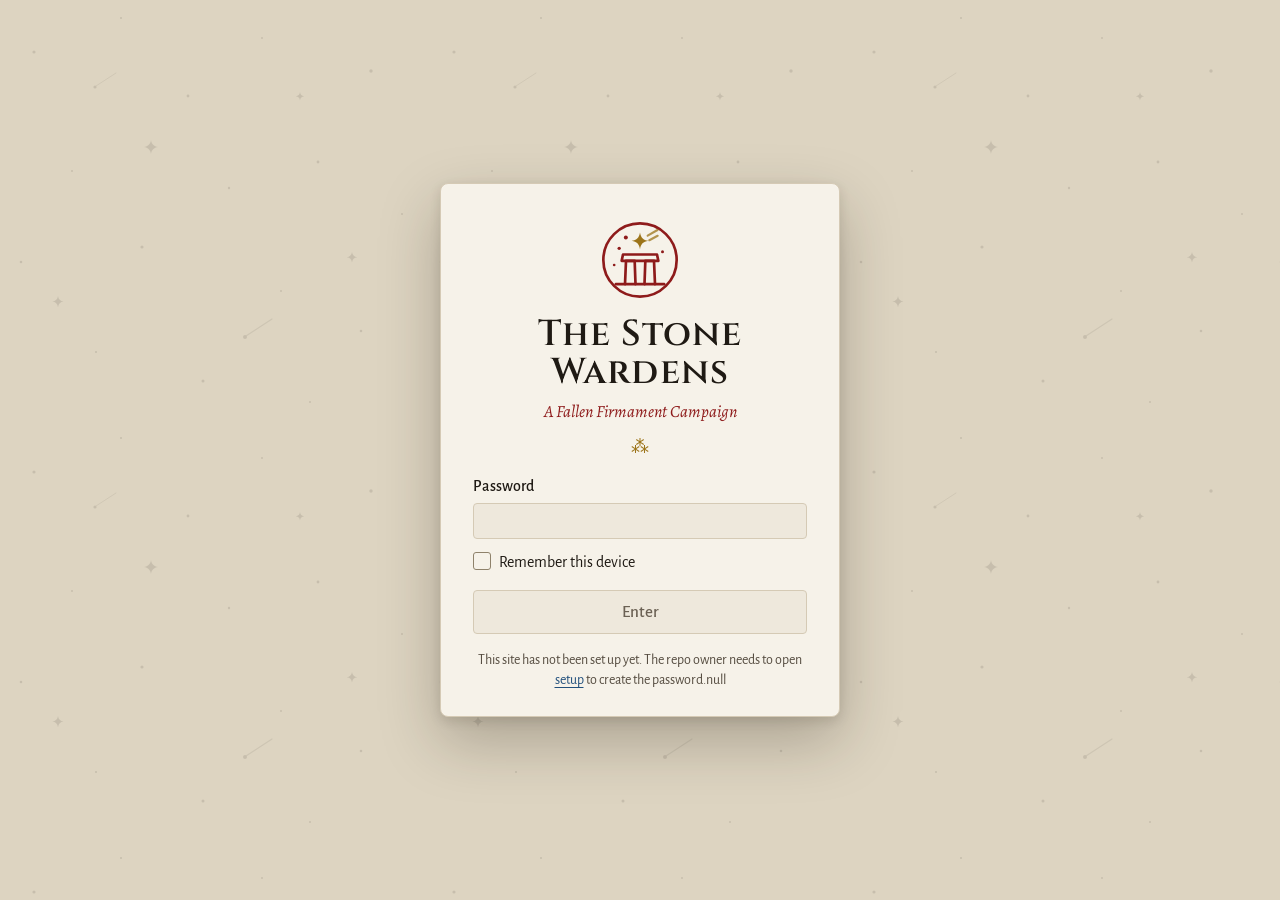
==== index.html @ 2c569485 "Add design system: warden's codex theme, icon sprite, placeholder map - Vellum/oxblood manuscript th" ====
<!doctype html>
<html lang="en" data-theme="light">
<head>
  <meta charset="utf-8">
  <meta name="viewport" content="width=device-width, initial-scale=1">
  <meta name="robots" content="noindex, nofollow">
  <title>The Stone Wardens</title>
  <link rel="icon" href="assets/img/favicon.svg" type="image/svg+xml">
  <link rel="preconnect" href="https://fonts.googleapis.com">
  <link rel="preconnect" href="https://fonts.gstatic.com" crossorigin>
  <link href="https://fonts.googleapis.com/css2?family=Alegreya+Sans:ital,wght@0,400;0,500;0,700;1,400&family=Alegreya:ital,wght@0,400;0,500;0,700;1,400;1,700&family=Cinzel:wght@500;600;700&display=swap" rel="stylesheet">
  <link rel="stylesheet" href="vendor/leaflet/leaflet.css">
  <link rel="stylesheet" href="assets/css/tokens.css">
  <link rel="stylesheet" href="assets/css/base.css">
  <link rel="stylesheet" href="assets/css/shell.css">
  <link rel="stylesheet" href="assets/css/map.css">
  <link rel="stylesheet" href="assets/css/characters.css">
  <link rel="stylesheet" href="assets/css/journal.css">
  <link rel="stylesheet" href="assets/css/compendium.css">
  <link rel="stylesheet" href="assets/css/wardens-library.css">
  <link rel="stylesheet" href="assets/css/settings.css">
  <script src="vendor/leaflet/leaflet.js" defer></script>
  <script src="vendor/mammoth/mammoth.browser.min.js" defer></script>
  <script type="module" src="assets/js/main.js"></script>
</head>
<body>
  <div id="gate" class="gate" hidden>
    <form class="gate-card" id="gate-form" autocomplete="on">
      <div class="gate-mark"><svg viewBox="0 0 48 48" aria-hidden="true"><use href="assets/img/icons.svg#i-emblem"/></svg></div>
      <h1 class="gate-title">The Stone Wardens</h1>
      <p class="gate-sub">A Fallen Firmament Campaign</p>
      <input type="text" name="username" value="warden" autocomplete="username" hidden>
      <label class="field"><span class="field-label">Password</span><input class="input" type="password" id="gate-pass" autocomplete="current-password" required></label>
      <label class="checkbox"><input type="checkbox" id="gate-remember"> <span>Remember this device</span></label>
      <button class="btn btn-primary gate-enter" type="submit">Enter</button>
      <p class="gate-error" role="alert" hidden></p>
      <p class="gate-note muted"></p>
    </form>
  </div>

  <div id="app" class="app" hidden>
    <nav id="sidebar" class="sidebar" aria-label="Main">
      <div class="sb-brand">
        <button class="btn-icon sb-toggle" type="button" aria-label="Toggle menu"><svg class="icon" aria-hidden="true"><use href="assets/img/icons.svg#i-menu"/></svg></button>
        <span class="sb-title">Stone Wardens</span>
      </div>
      <ul class="sb-tabs"></ul>
      <div class="sb-spacer"></div>
      <ul class="sb-tabs sb-tabs-bottom"></ul>
      <div class="sb-footer">
        <div class="sb-status" data-state="clean"><span class="sb-dot"></span><span class="sb-status-text">All changes saved</span></div>
        <button class="btn btn-primary btn-sm sb-save" type="button" title="Save to repository (Ctrl+S)">Save</button>
      </div>
    </nav>
    <main id="views" class="views"></main>
  </div>

  <div id="overlays"></div>
  <noscript>This site needs JavaScript.</noscript>
</body>
</html>
---- vendor/leaflet/leaflet.css ----
/* required styles */

.leaflet-pane,
.leaflet-tile,
.leaflet-marker-icon,
.leaflet-marker-shadow,
.leaflet-tile-container,
.leaflet-pane > svg,
.leaflet-pane > canvas,
.leaflet-zoom-box,
.leaflet-image-layer,
.leaflet-layer {
	position: absolute;
	left: 0;
	top: 0;
	}
.leaflet-container {
	overflow: hidden;
	}
.leaflet-tile,
.leaflet-marker-icon,
.leaflet-marker-shadow {
	-webkit-user-select: none;
	   -moz-user-select: none;
	        user-select: none;
	  -webkit-user-drag: none;
	}
/* Prevents IE11 from highlighting tiles in blue */
.leaflet-tile::selection {
	background: transparent;
}
/* Safari renders non-retina tile on retina better with this, but Chrome is worse */
.leaflet-safari .leaflet-tile {
	image-rendering: -webkit-optimize-contrast;
	}
/* hack that prevents hw layers "stretching" when loading new tiles */
.leaflet-safari .leaflet-tile-container {
	width: 1600px;
	height: 1600px;
	-webkit-transform-origin: 0 0;
	}
.leaflet-marker-icon,
.leaflet-marker-shadow {
	display: block;
	}
/* .leaflet-container svg: reset svg max-width decleration shipped in Joomla! (joomla.org) 3.x */
/* .leaflet-container img: map is broken in FF if you have max-width: 100% on tiles */
.leaflet-container .leaflet-overlay-pane svg {
	max-width: none !important;
	max-height: none !important;
	}
.leaflet-container .leaflet-marker-pane img,
.leaflet-container .leaflet-shadow-pane img,
.leaflet-container .leaflet-tile-pane img,
.leaflet-container img.leaflet-image-layer,
.leaflet-container .leaflet-tile {
	max-width: none !important;
	max-height: none !important;
	width: auto;
	padding: 0;
	}

.leaflet-container img.leaflet-tile {
	/* See: https://bugs.chromium.org/p/chromium/issues/detail?id=600120 */
	mix-blend-mode: plus-lighter;
}

.leaflet-container.leaflet-touch-zoom {
	-ms-touch-action: pan-x pan-y;
	touch-action: pan-x pan-y;
	}
.leaflet-container.leaflet-touch-drag {
	-ms-touch-action: pinch-zoom;
	/* Fallback for FF which doesn't support pinch-zoom */
	touch-action: none;
	touch-action: pinch-zoom;
}
.leaflet-container.leaflet-touch-drag.leaflet-touch-zoom {
	-ms-touch-action: none;
	touch-action: none;
}
.leaflet-container {
	-webkit-tap-highlight-color: transparent;
}
.leaflet-container a {
	-webkit-tap-highlight-color: rgba(51, 181, 229, 0.4);
}
.leaflet-tile {
	filter: inherit;
	visibility: hidden;
	}
.leaflet-tile-loaded {
	visibility: inherit;
	}
.leaflet-zoom-box {
	width: 0;
	height: 0;
	-moz-box-sizing: border-box;
	     box-sizing: border-box;
	z-index: 800;
	}
/* workaround for https://bugzilla.mozilla.org/show_bug.cgi?id=888319 */
.leaflet-overlay-pane svg {
	-moz-user-select: none;
	}

.leaflet-pane         { z-index: 400; }

.leaflet-tile-pane    { z-index: 200; }
.leaflet-overlay-pane { z-index: 400; }
.leaflet-shadow-pane  { z-index: 500; }
.leaflet-marker-pane  { z-index: 600; }
.leaflet-tooltip-pane   { z-index: 650; }
.leaflet-popup-pane   { z-index: 700; }

.leaflet-map-pane canvas { z-index: 100; }
.leaflet-map-pane svg    { z-index: 200; }

.leaflet-vml-shape {
	width: 1px;
	height: 1px;
	}
.lvml {
	behavior: url(#default#VML);
	display: inline-block;
	position: absolute;
	}


/* control positioning */

.leaflet-control {
	position: relative;
	z-index: 800;
	pointer-events: visiblePainted; /* IE 9-10 doesn't have auto */
	pointer-events: auto;
	}
.leaflet-top,
.leaflet-bottom {
	position: absolute;
	z-index: 1000;
	pointer-events: none;
	}
.leaflet-top {
	top: 0;
	}
.leaflet-right {
	right: 0;
	}
.leaflet-bottom {
	bottom: 0;
	}
.leaflet-left {
	left: 0;
	}
.leaflet-control {
	float: left;
	clear: both;
	}
.leaflet-right .leaflet-control {
	float: right;
	}
.leaflet-top .leaflet-control {
	margin-top: 10px;
	}
.leaflet-bottom .leaflet-control {
	margin-bottom: 10px;
	}
.leaflet-left .leaflet-control {
	margin-left: 10px;
	}
.leaflet-right .leaflet-control {
	margin-right: 10px;
	}


/* zoom and fade animations */

.leaflet-fade-anim .leaflet-popup {
	opacity: 0;
	-webkit-transition: opacity 0.2s linear;
	   -moz-transition: opacity 0.2s linear;
	        transition: opacity 0.2s linear;
	}
.leaflet-fade-anim .leaflet-map-pane .leaflet-popup {
	opacity: 1;
	}
.leaflet-zoom-animated {
	-webkit-transform-origin: 0 0;
	    -ms-transform-origin: 0 0;
	        transform-origin: 0 0;
	}
svg.leaflet-zoom-animated {
	will-change: transform;
}

.leaflet-zoom-anim .leaflet-zoom-animated {
	-webkit-transition: -webkit-transform 0.25s cubic-bezier(0,0,0.25,1);
	   -moz-transition:    -moz-transform 0.25s cubic-bezier(0,0,0.25,1);
	        transition:         transform 0.25s cubic-bezier(0,0,0.25,1);
	}
.leaflet-zoom-anim .leaflet-tile,
.leaflet-pan-anim .leaflet-tile {
	-webkit-transition: none;
	   -moz-transition: none;
	        transition: none;
	}

.leaflet-zoom-anim .leaflet-zoom-hide {
	visibility: hidden;
	}


/* cursors */

.leaflet-interactive {
	cursor: pointer;
	}
.leaflet-grab {
	cursor: -webkit-grab;
	cursor:    -moz-grab;
	cursor:         grab;
	}
.leaflet-crosshair,
.leaflet-crosshair .leaflet-interactive {
	cursor: crosshair;
	}
.leaflet-popup-pane,
.leaflet-control {
	cursor: auto;
	}
.leaflet-dragging .leaflet-grab,
.leaflet-dragging .leaflet-grab .leaflet-interactive,
.leaflet-dragging .leaflet-marker-draggable {
	cursor: move;
	cursor: -webkit-grabbing;
	cursor:    -moz-grabbing;
	cursor:         grabbing;
	}

/* marker & overlays interactivity */
.leaflet-marker-icon,
.leaflet-marker-shadow,
.leaflet-image-layer,
.leaflet-pane > svg path,
.leaflet-tile-container {
	pointer-events: none;
	}

.leaflet-marker-icon.leaflet-interactive,
.leaflet-image-layer.leaflet-interactive,
.leaflet-pane > svg path.leaflet-interactive,
svg.leaflet-image-layer.leaflet-interactive path {
	pointer-events: visiblePainted; /* IE 9-10 doesn't have auto */
	pointer-events: auto;
	}

/* visual tweaks */

.leaflet-container {
	background: #ddd;
	outline-offset: 1px;
	}
.leaflet-container a {
	color: #0078A8;
	}
.leaflet-zoom-box {
	border: 2px dotted #38f;
	background: rgba(255,255,255,0.5);
	}


/* general typography */
.leaflet-container {
	font-family: "Helvetica Neue", Arial, Helvetica, sans-serif;
	font-size: 12px;
	font-size: 0.75rem;
	line-height: 1.5;
	}


/* general toolbar styles */

.leaflet-bar {
	box-shadow: 0 1px 5px rgba(0,0,0,0.65);
	border-radius: 4px;
	}
.leaflet-bar a {
	background-color: #fff;
	border-bottom: 1px solid #ccc;
	width: 26px;
	height: 26px;
	line-height: 26px;
	display: block;
	text-align: center;
	text-decoration: none;
	color: black;
	}
.leaflet-bar a,
.leaflet-control-layers-toggle {
	background-position: 50% 50%;
	background-repeat: no-repeat;
	display: block;
	}
.leaflet-bar a:hover,
.leaflet-bar a:focus {
	background-color: #f4f4f4;
	}
.leaflet-bar a:first-child {
	border-top-left-radius: 4px;
	border-top-right-radius: 4px;
	}
.leaflet-bar a:last-child {
	border-bottom-left-radius: 4px;
	border-bottom-right-radius: 4px;
	border-bottom: none;
	}
.leaflet-bar a.leaflet-disabled {
	cursor: default;
	background-color: #f4f4f4;
	color: #bbb;
	}

.leaflet-touch .leaflet-bar a {
	width: 30px;
	height: 30px;
	line-height: 30px;
	}
.leaflet-touch .leaflet-bar a:first-child {
	border-top-left-radius: 2px;
	border-top-right-radius: 2px;
	}
.leaflet-touch .leaflet-bar a:last-child {
	border-bottom-left-radius: 2px;
	border-bottom-right-radius: 2px;
	}

/* zoom control */

.leaflet-control-zoom-in,
.leaflet-control-zoom-out {
	font: bold 18px 'Lucida Console', Monaco, monospace;
	text-indent: 1px;
	}

.leaflet-touch .leaflet-control-zoom-in, .leaflet-touch .leaflet-control-zoom-out  {
	font-size: 22px;
	}


/* layers control */

.leaflet-control-layers {
	box-shadow: 0 1px 5px rgba(0,0,0,0.4);
	background: #fff;
	border-radius: 5px;
	}
.leaflet-control-layers-toggle {
	background-image: url(images/layers.png);
	width: 36px;
	height: 36px;
	}
.leaflet-retina .leaflet-control-layers-toggle {
	background-image: url(images/layers-2x.png);
	background-size: 26px 26px;
	}
.leaflet-touch .leaflet-control-layers-toggle {
	width: 44px;
	height: 44px;
	}
.leaflet-control-layers .leaflet-control-layers-list,
.leaflet-control-layers-expanded .leaflet-control-layers-toggle {
	display: none;
	}
.leaflet-control-layers-expanded .leaflet-control-layers-list {
	display: block;
	position: relative;
	}
.leaflet-control-layers-expanded {
	padding: 6px 10px 6px 6px;
	color: #333;
	background: #fff;
	}
.leaflet-control-layers-scrollbar {
	overflow-y: scroll;
	overflow-x: hidden;
	padding-right: 5px;
	}
.leaflet-control-layers-selector {
	margin-top: 2px;
	position: relative;
	top: 1px;
	}
.leaflet-control-layers label {
	display: block;
	font-size: 13px;
	font-size: 1.08333em;
	}
.leaflet-control-layers-separator {
	height: 0;
	border-top: 1px solid #ddd;
	margin: 5px -10px 5px -6px;
	}

/* Default icon URLs */
.leaflet-default-icon-path { /* used only in path-guessing heuristic, see L.Icon.Default */
	background-image: url(images/marker-icon.png);
	}


/* attribution and scale controls */

.leaflet-container .leaflet-control-attribution {
	background: #fff;
	background: rgba(255, 255, 255, 0.8);
	margin: 0;
	}
.leaflet-control-attribution,
.leaflet-control-scale-line {
	padding: 0 5px;
	color: #333;
	line-height: 1.4;
	}
.leaflet-control-attribution a {
	text-decoration: none;
	}
.leaflet-control-attribution a:hover,
.leaflet-control-attribution a:focus {
	text-decoration: underline;
	}
.leaflet-attribution-flag {
	display: inline !important;
	vertical-align: baseline !important;
	width: 1em;
	height: 0.6669em;
	}
.leaflet-left .leaflet-control-scale {
	margin-left: 5px;
	}
.leaflet-bottom .leaflet-control-scale {
	margin-bottom: 5px;
	}
.leaflet-control-scale-line {
	border: 2px solid #777;
	border-top: none;
	line-height: 1.1;
	padding: 2px 5px 1px;
	white-space: nowrap;
	-moz-box-sizing: border-box;
	     box-sizing: border-box;
	background: rgba(255, 255, 255, 0.8);
	text-shadow: 1px 1px #fff;
	}
.leaflet-control-scale-line:not(:first-child) {
	border-top: 2px solid #777;
	border-bottom: none;
	margin-top: -2px;
	}
.leaflet-control-scale-line:not(:first-child):not(:last-child) {
	border-bottom: 2px solid #777;
	}

.leaflet-touch .leaflet-control-attribution,
.leaflet-touch .leaflet-control-layers,
.leaflet-touch .leaflet-bar {
	box-shadow: none;
	}
.leaflet-touch .leaflet-control-layers,
.leaflet-touch .leaflet-bar {
	border: 2px solid rgba(0,0,0,0.2);
	background-clip: padding-box;
	}


/* popup */

.leaflet-popup {
	position: absolute;
	text-align: center;
	margin-bottom: 20px;
	}
.leaflet-popup-content-wrapper {
	padding: 1px;
	text-align: left;
	border-radius: 12px;
	}
.leaflet-popup-content {
	margin: 13px 24px 13px 20px;
	line-height: 1.3;
	font-size: 13px;
	font-size: 1.08333em;
	min-height: 1px;
	}
.leaflet-popup-content p {
	margin: 17px 0;
	margin: 1.3em 0;
	}
.leaflet-popup-tip-container {
	width: 40px;
	height: 20px;
	position: absolute;
	left: 50%;
	margin-top: -1px;
	margin-left: -20px;
	overflow: hidden;
	pointer-events: none;
	}
.leaflet-popup-tip {
	width: 17px;
	height: 17px;
	padding: 1px;

	margin: -10px auto 0;
	pointer-events: auto;

	-webkit-transform: rotate(45deg);
	   -moz-transform: rotate(45deg);
	    -ms-transform: rotate(45deg);
	        transform: rotate(45deg);
	}
.leaflet-popup-content-wrapper,
.leaflet-popup-tip {
	background: white;
	color: #333;
	box-shadow: 0 3px 14px rgba(0,0,0,0.4);
	}
.leaflet-container a.leaflet-popup-close-button {
	position: absolute;
	top: 0;
	right: 0;
	border: none;
	text-align: center;
	width: 24px;
	height: 24px;
	font: 16px/24px Tahoma, Verdana, sans-serif;
	color: #757575;
	text-decoration: none;
	background: transparent;
	}
.leaflet-container a.leaflet-popup-close-button:hover,
.leaflet-container a.leaflet-popup-close-button:focus {
	color: #585858;
	}
.leaflet-popup-scrolled {
	overflow: auto;
	}

.leaflet-oldie .leaflet-popup-content-wrapper {
	-ms-zoom: 1;
	}
.leaflet-oldie .leaflet-popup-tip {
	width: 24px;
	margin: 0 auto;

	-ms-filter: "progid:DXImageTransform.Microsoft.Matrix(M11=0.70710678, M12=0.70710678, M21=-0.70710678, M22=0.70710678)";
	filter: progid:DXImageTransform.Microsoft.Matrix(M11=0.70710678, M12=0.70710678, M21=-0.70710678, M22=0.70710678);
	}

.leaflet-oldie .leaflet-control-zoom,
.leaflet-oldie .leaflet-control-layers,
.leaflet-oldie .leaflet-popup-content-wrapper,
.leaflet-oldie .leaflet-popup-tip {
	border: 1px solid #999;
	}


/* div icon */

.leaflet-div-icon {
	background: #fff;
	border: 1px solid #666;
	}


/* Tooltip */
/* Base styles for the element that has a tooltip */
.leaflet-tooltip {
	position: absolute;
	padding: 6px;
	background-color: #fff;
	border: 1px solid #fff;
	border-radius: 3px;
	color: #222;
	white-space: nowrap;
	-webkit-user-select: none;
	-moz-user-select: none;
	-ms-user-select: none;
	user-select: none;
	pointer-events: none;
	box-shadow: 0 1px 3px rgba(0,0,0,0.4);
	}
.leaflet-tooltip.leaflet-interactive {
	cursor: pointer;
	pointer-events: auto;
	}
.leaflet-tooltip-top:before,
.leaflet-tooltip-bottom:before,
.leaflet-tooltip-left:before,
.leaflet-tooltip-right:before {
	position: absolute;
	pointer-events: none;
	border: 6px solid transparent;
	background: transparent;
	content: "";
	}

/* Directions */

.leaflet-tooltip-bottom {
	margin-top: 6px;
}
.leaflet-tooltip-top {
	margin-top: -6px;
}
.leaflet-tooltip-bottom:before,
.leaflet-tooltip-top:before {
	left: 50%;
	margin-left: -6px;
	}
.leaflet-tooltip-top:before {
	bottom: 0;
	margin-bottom: -12px;
	border-top-color: #fff;
	}
.leaflet-tooltip-bottom:before {
	top: 0;
	margin-top: -12px;
	margin-left: -6px;
	border-bottom-color: #fff;
	}
.leaflet-tooltip-left {
	margin-left: -6px;
}
.leaflet-tooltip-right {
	margin-left: 6px;
}
.leaflet-tooltip-left:before,
.leaflet-tooltip-right:before {
	top: 50%;
	margin-top: -6px;
	}
.leaflet-tooltip-left:before {
	right: 0;
	margin-right: -12px;
	border-left-color: #fff;
	}
.leaflet-tooltip-right:before {
	left: 0;
	margin-left: -12px;
	border-right-color: #fff;
	}

/* Printing */

@media print {
	/* Prevent printers from removing background-images of controls. */
	.leaflet-control {
		-webkit-print-color-adjust: exact;
		print-color-adjust: exact;
		}
	}
---- assets/css/tokens.css ----
/* =============================================================================
   The Stone Wardens — design tokens
   Concept: a warden's codex. Vellum pages in iron-gall ink, inscriptional capitals
   cut like the wardens' stones, rubrics in oxblood red where an entry begins,
   lapis for cross-references, and gold leaf only where a star has fallen.
   Light ("day vellum") is the default; [data-theme="dark"] on <html> is "night basalt".
   Use these tokens only — never raw hex values in view CSS.
   All text pairs below are checked to WCAG AA (4.5:1) on --bg, --surface and --surface-2.
   ============================================================================= */

:root {
  color-scheme: light;

  /* --- Ground and surfaces ------------------------------------------------ */
  --bg: #e9e2d3;            /* vellum ground: page, sidebar, view background */
  --bg-sunk: #ddd4c1;       /* wells, progress tracks, the gate backdrop */
  --surface: #f6f2e9;       /* the page lifted: cards, panels, inputs, modals */
  --surface-2: #eee8dc;     /* hover, zebra rows, toolbars, code */
  --surface-3: #e5ddcd;     /* pressed, active pill on a surface */

  /* --- Ink ---------------------------------------------------------------- */
  --ink: #1f1a14;           /* iron-gall ink: all running text (13:1 on --bg) */
  --ink-muted: #554c40;     /* secondary text, labels, meta (6.5:1 on --bg) */
  --ink-faint: #6b6154;     /* placeholders, tertiary meta (4.5:1 on --bg) */

  /* --- Lines -------------------------------------------------------------- */
  --border: #d5cab5;        /* card / panel edges, dividers */
  --border-strong: #8f826b; /* control edges: inputs, selects, checkboxes (3:1) */
  --rule: #e2d9c7;          /* row rules inside a surface */
  --border-float: transparent; /* extra edge on floating things (dark needs one) */

  /* --- Pigments ----------------------------------------------------------- */
  --accent: #8e1b1b;        /* rubric (oxblood): primary action, prose headings, "you are here" */
  --accent-hover: #741414;
  --accent-ink: #fbf7ef;    /* text on --accent */
  --accent-soft: #f2e0d9;   /* rubric wash: selected row / item background */
  --link: #22507c;          /* lapis: links, wikilinks, tags */
  --link-hover: #173a5c;
  --focus: #2b5f93;         /* focus ring (3:1+ on every ground) */
  --gold: #9c7419;          /* gold leaf: ornament, emblem star, map marks — never body text */
  --gold-soft: #f0e2b6;     /* ==highlight== and text selection wash */

  /* --- Status ------------------------------------------------------------- */
  --danger: #b0261d;   --danger-soft: #f6dcd6;
  --ok: #2d6a43;       --ok-soft: #dcebdc;
  --warn: #855a05;     --warn-soft: #f3e6c4;
  --info: #22507c;     --info-soft: #dde7f0;

  /* --- Callout pigments (muted, manuscript-friendly) ---------------------- */
  --c-note: #2c5a8a;      /* lapis */
  --c-abstract: #2a6b68;  /* verdigris */
  --c-info: #2b6a8e;      /* azurite */
  --c-todo: #4a5a78;      /* slate */
  --c-tip: #2f6e55;       /* malachite */
  --c-success: #3d6b2c;   /* terre verte */
  --c-question: #82600f;  /* ochre */
  --c-warning: #925510;   /* orpiment */
  --c-failure: #a3321f;   /* vermilion */
  --c-danger: #9a1d2c;    /* crimson lake */
  --c-bug: #8a2f4a;       /* madder */
  --c-example: #72405f;   /* murrey */
  --c-quote: #6a5e4e;     /* umber */

  /* --- Map pin pigments (same in both themes: the map image does not change).
         Glyph colour on every pin is --pin-glyph (>= 4.5:1 on each). Default pin = --pin-ink;
         a selected pin gets a --gold ring. Offer these as the location-type swatches. */
  --pin-glyph: #fffaf0;
  --pin-ink: #1f1a14;
  --pin-rubric: #8e1b1b;
  --pin-vermilion: #a8321c;
  --pin-lapis: #22507c;
  --pin-verdigris: #23675f;
  --pin-green: #3b6b2a;
  --pin-ochre: #82600f;
  --pin-gold: #8f6a14;
  --pin-murrey: #6e3a5c;
  --pin-slate: #465266;
  --pin-umber: #5c4a36;

  /* --- Overlays and elevation (only for things that float) ---------------- */
  --overlay: rgb(31 24 14 / 0.45);
  --shadow: 0 1px 2px rgb(40 30 15 / 0.08), 0 6px 18px rgb(40 30 15 / 0.14);
  --shadow-lg: 0 4px 12px rgb(30 22 10 / 0.12), 0 24px 60px rgb(30 22 10 / 0.26);

  /* --- Type --------------------------------------------------------------- */
  --font-display: "Cinzel", "Trajan Pro", "Times New Roman", serif;           /* titles only, >= 20px */
  --font-body: "Alegreya", "Iowan Old Style", "Palatino Linotype", Palatino, Georgia, serif; /* reading */
  --font-ui: "Alegreya Sans", "Segoe UI", system-ui, -apple-system, sans-serif;  /* dense controls */
  --font-mono: ui-monospace, "Cascadia Mono", "SFMono-Regular", Consolas, "Liberation Mono", monospace;

  --text-xs: 0.875rem;    /* 14px  badges, meta, hints, kbd — never running text */
  --text-sm: 1rem;        /* 16px  UI: controls, nav, table cells, labels (Alegreya Sans sets small) */
  --text-md: 1.0625rem;   /* 17px  body and prose */
  --text-lg: 1.25rem;     /* 20px  card titles, prose h3, modal titles */
  --text-xl: 1.5rem;      /* 24px  view titles (h1), prose h2 */
  --text-2xl: 1.875rem;   /* 30px  note / entry titles (prose h1), gate title floor */

  --leading-tight: 1.2;
  --leading-ui: 1.4;
  --leading-body: 1.6;

  /* --- Space (4px base) --------------------------------------------------- */
  --space-1: 4px;
  --space-2: 8px;
  --space-3: 12px;
  --space-4: 16px;
  --space-5: 24px;
  --space-6: 32px;
  --space-7: 48px;
  --space-8: 64px;

  /* --- Shape -------------------------------------------------------------- */
  --radius: 6px;          /* cards, panels, inputs */
  --radius-sm: 4px;       /* buttons, badges, small controls */
  --radius-lg: 8px;       /* modals, drawers */
  --radius-pill: 999px;   /* tags and chips only */

  /* --- Sizes -------------------------------------------------------------- */
  --control-h: 36px;
  --control-h-sm: 30px;
  --sidebar-w: 232px;
  --sidebar-w-collapsed: 60px;
  --topbar-h: 52px;       /* phone top bar (sidebar folded) */
  --view-pad: clamp(16px, 2.6vw, 40px);
  --measure: 72ch;        /* reading width for prose */

  /* --- Layers ------------------------------------------------------------- */
  --z-sidebar: 50;
  --z-drawer: 900;
  --z-modal: 1000;
  --z-toast: 1100;
  --z-popover: 1200;

  /* --- Motion (feedback only; no entrances) ------------------------------- */
  --ease: cubic-bezier(0.2, 0.7, 0.2, 1);
  --dur: 140ms;

  /* --- Inline glyphs used by base.css (data URIs follow the theme) -------- */
  --glyph-chevron: url("data:image/svg+xml,%3Csvg xmlns='http://www.w3.org/2000/svg' viewBox='0 0 24 24' fill='none' stroke='%23554c40' stroke-width='2' stroke-linecap='round' stroke-linejoin='round'%3E%3Cpath d='M6 9.5l6 6 6-6'/%3E%3C/svg%3E");
  --glyph-check: url("data:image/svg+xml,%3Csvg xmlns='http://www.w3.org/2000/svg' viewBox='0 0 24 24' fill='none' stroke='%23f6f2e9' stroke-width='3' stroke-linecap='round' stroke-linejoin='round'%3E%3Cpath d='M5 12.5l4.5 4.5L19 7.5'/%3E%3C/svg%3E");
}

[data-theme="dark"] {
  color-scheme: dark;

  /* Night basalt: warm neutral darks, never navy or slate */
  --bg: #15130f;
  --bg-sunk: #0f0d0a;
  --surface: #1e1b16;
  --surface-2: #27231d;
  --surface-3: #312c24;

  --ink: #ebe3d3;           /* vellum by candlelight (14:1 on --bg) */
  --ink-muted: #b2a792;
  --ink-faint: #958a77;

  --border: #353027;
  --border-strong: #7b705d;
  --rule: #2b271f;
  --border-float: #3d372d;

  --accent: #e06a62;        /* rubric under lamplight */
  --accent-hover: #ea8780;
  --accent-ink: #1d0f0c;
  --accent-soft: #3b211d;
  --link: #8fb6de;
  --link-hover: #b3cdea;
  --focus: #8fb6de;
  --gold: #d2a54a;
  --gold-soft: #4b3c17;

  --danger: #f0857f;   --danger-soft: #3d1f1b;
  --ok: #86c49a;       --ok-soft: #1d3326;
  --warn: #e2b25a;     --warn-soft: #3b2f15;
  --info: #8fb6de;     --info-soft: #1c2a38;

  --c-note: #8db3dc;
  --c-abstract: #7cc0b9;
  --c-info: #86bfdc;
  --c-todo: #a8b6d0;
  --c-tip: #7ec4a3;
  --c-success: #a3c98a;
  --c-question: #e0bd63;
  --c-warning: #e8ad5a;
  --c-failure: #f0857f;
  --c-danger: #ef7d8e;
  --c-bug: #e48aa8;
  --c-example: #d4a0c8;
  --c-quote: #bcae98;

  --overlay: rgb(0 0 0 / 0.6);
  --shadow: 0 2px 6px rgb(0 0 0 / 0.35), 0 8px 24px rgb(0 0 0 / 0.45);
  --shadow-lg: 0 6px 16px rgb(0 0 0 / 0.4), 0 28px 72px rgb(0 0 0 / 0.6);

  --glyph-chevron: url("data:image/svg+xml,%3Csvg xmlns='http://www.w3.org/2000/svg' viewBox='0 0 24 24' fill='none' stroke='%23b2a792' stroke-width='2' stroke-linecap='round' stroke-linejoin='round'%3E%3Cpath d='M6 9.5l6 6 6-6'/%3E%3C/svg%3E");
  --glyph-check: url("data:image/svg+xml,%3Csvg xmlns='http://www.w3.org/2000/svg' viewBox='0 0 24 24' fill='none' stroke='%231e1b16' stroke-width='3' stroke-linecap='round' stroke-linejoin='round'%3E%3Cpath d='M5 12.5l4.5 4.5L19 7.5'/%3E%3C/svg%3E");
}
---- assets/css/base.css ----
/* =============================================================================
   The Stone Wardens — base: reset, typography, shared components.
   Depends on tokens.css. View CSS goes in its own file with a view prefix
   (.map- .ch- .jr- .cp- .wl-) and uses tokens only. See docs/design.md.
   ============================================================================= */

/* ---------- Reset ---------------------------------------------------------- */
*, *::before, *::after { box-sizing: border-box; }
html { -webkit-text-size-adjust: 100%; text-size-adjust: 100%; }
body {
  margin: 0;
  background: var(--bg);
  color: var(--ink);
  font-family: var(--font-body);
  font-size: var(--text-md);
  line-height: var(--leading-body);
  font-kerning: normal;
  text-rendering: optimizeLegibility;
  -webkit-tap-highlight-color: transparent;
}
[data-theme="dark"] body { -webkit-font-smoothing: antialiased; -moz-osx-font-smoothing: grayscale; }
img, video, canvas, picture { display: block; max-width: 100%; }
img { height: auto; }
button, input, select, textarea { font: inherit; color: inherit; letter-spacing: inherit; }
button { cursor: pointer; }
h1, h2, h3, h4, h5, h6, p, figure, blockquote, dl, dd { margin: 0; }
ul[role="list"], ol[role="list"] { list-style: none; margin: 0; padding: 0; }
a { color: var(--link); text-underline-offset: 0.18em; text-decoration-thickness: 0.07em; }
a:hover { color: var(--link-hover); }
table { border-collapse: collapse; }
hr { border: 0; }
[hidden] { display: none !important; }

::selection { background: var(--accent); color: var(--accent-ink); }
:focus { outline: none; }
:focus-visible { outline: 2px solid var(--focus); outline-offset: 2px; }
* { scrollbar-width: thin; scrollbar-color: var(--border-strong) transparent; }

@media (prefers-reduced-motion: reduce) {
  *, *::before, *::after {
    animation-duration: 0.01ms !important;
    animation-iteration-count: 1 !important;
    transition-duration: 0.01ms !important;
    scroll-behavior: auto !important;
  }
}

/* ---------- Type ----------------------------------------------------------- */
h1, h2 {
  font-family: var(--font-display);
  font-weight: 600;
  line-height: var(--leading-tight);
  letter-spacing: 0.02em;
  text-wrap: balance;
}
h1 { font-size: var(--text-xl); }
h2 { font-size: var(--text-lg); }
h3, h4, h5, h6 { font-family: var(--font-body); font-weight: 700; line-height: 1.3; }
h3 { font-size: var(--text-lg); }
h4 { font-size: var(--text-md); }
h5, h6 { font-size: var(--text-sm); }
strong, b { font-weight: 700; }
small { font-size: var(--text-xs); }

.muted { color: var(--ink-muted); }
.faint { color: var(--ink-faint); }
.accent { color: var(--accent); }
.danger-text { color: var(--danger); }
.ui { font-family: var(--font-ui); }
.text-xs { font-size: var(--text-xs); }
.text-sm { font-size: var(--text-sm); }
.num, .tabular { font-variant-numeric: tabular-nums lining-nums; }
.truncate { overflow: hidden; text-overflow: ellipsis; white-space: nowrap; min-width: 0; }
.smallcaps { font-variant-caps: all-small-caps; letter-spacing: 0.04em; }
.sr-only {
  position: absolute !important; width: 1px; height: 1px; padding: 0; margin: -1px;
  overflow: hidden; clip: rect(0 0 0 0); clip-path: inset(50%); white-space: nowrap; border: 0;
}
kbd, .kbd {
  display: inline-block; min-width: 1.6em; padding: 0 0.4em;
  font: 500 var(--text-xs) / 1.6 var(--font-ui); text-align: center; color: var(--ink-muted);
  background: var(--surface); border: 1px solid var(--border); border-bottom-width: 2px; border-radius: var(--radius-sm);
}

/* ---------- Icons ---------------------------------------------------------- */
.icon {
  display: inline-block;
  width: 20px; height: 20px;
  flex: none;
  vertical-align: -0.2em;
  color: inherit;
  fill: none;
  stroke: currentColor;
  overflow: visible;
}
.icon-sm { width: 16px; height: 16px; }
.icon-lg { width: 24px; height: 24px; }
.icon-xl { width: 32px; height: 32px; }

/* ---------- Layout helpers ------------------------------------------------- */
.stack { display: flex; flex-direction: column; gap: var(--stack-gap, var(--space-3)); min-width: 0; }
.stack-sm { --stack-gap: var(--space-2); }
.stack-lg { --stack-gap: var(--space-5); }
.row { display: flex; flex-wrap: wrap; align-items: center; gap: var(--row-gap, var(--space-2)); min-width: 0; }
.row-nowrap { flex-wrap: nowrap; }
.row-between { justify-content: space-between; }
.row-end { justify-content: flex-end; }
.spacer { flex: 1 1 auto; }
.grid {
  display: grid;
  grid-template-columns: repeat(auto-fill, minmax(min(var(--grid-min, 240px), 100%), 1fr));
  gap: var(--grid-gap, var(--space-4));
}
.divider { height: 1px; margin: var(--space-4) 0; background: var(--border); border: 0; }
.divider-v { width: 1px; align-self: stretch; background: var(--border); }

/* ---------- Buttons -------------------------------------------------------- */
.btn {
  display: inline-flex; align-items: center; justify-content: center; gap: var(--space-2);
  height: var(--control-h); padding: 0 14px;
  font: 500 var(--text-sm) / 1 var(--font-ui);
  color: var(--ink); background: var(--surface);
  border: 1px solid var(--border-strong); border-radius: var(--radius-sm);
  text-decoration: none; white-space: nowrap; user-select: none; cursor: pointer;
  transition: background-color var(--dur) var(--ease), border-color var(--dur) var(--ease), color var(--dur) var(--ease);
}
.btn:hover { background: var(--surface-2); border-color: var(--ink-muted); color: var(--ink); }
.btn:active { background: var(--surface-3); }
.btn .icon { width: 18px; height: 18px; margin-inline: -2px; }
.btn-primary { background: var(--accent); border-color: var(--accent); color: var(--accent-ink); }
.btn-primary:hover { background: var(--accent-hover); border-color: var(--accent-hover); color: var(--accent-ink); }
.btn-primary:active { background: var(--accent-hover); }
.btn-ghost { background: transparent; border-color: transparent; color: var(--ink); }
.btn-ghost:hover { background: var(--surface-2); border-color: transparent; }
.btn-ghost:active { background: var(--surface-3); }
.btn-danger { background: var(--danger-soft); border-color: var(--danger); color: var(--danger); }
.btn-danger:hover { background: var(--danger); border-color: var(--danger); color: var(--accent-ink); }
[data-theme="dark"] .btn-danger:hover { color: var(--bg); }
.btn-sm { height: var(--control-h-sm); padding: 0 10px; font-size: 0.9375rem; gap: 6px; }
.btn-sm .icon { width: 16px; height: 16px; }
.btn-block { width: 100%; }
.btn:disabled, .btn[aria-disabled="true"], .btn-icon:disabled {
  cursor: not-allowed; color: var(--ink-faint); background: var(--surface-2); border-color: var(--border);
}
.btn-ghost:disabled, .btn-icon:disabled { background: transparent; border-color: transparent; }
.btn.is-active, .btn[aria-pressed="true"] { background: var(--surface-3); border-color: var(--ink-muted); }
.btn-ghost.is-active, .btn-ghost[aria-pressed="true"] { background: var(--surface-3); border-color: transparent; }

/* Busy: <button class="btn btn-primary is-loading" aria-busy="true"> — label hidden, spinner shown */
.btn.is-loading { position: relative; color: transparent !important; pointer-events: none; }
.btn.is-loading > * { visibility: hidden; }
.btn.is-loading::after {
  content: ""; position: absolute; left: 50%; top: 50%;
  width: 16px; height: 16px; margin: -8px 0 0 -8px;
  border: 2px solid var(--ink-muted); border-right-color: transparent; border-radius: 50%;
  animation: sw-spin 0.7s linear infinite;
}
.btn-primary.is-loading::after { border-color: var(--accent-ink); border-right-color: transparent; }
.spinner {
  display: inline-block; width: 18px; height: 18px; flex: none; vertical-align: -0.25em;
  border: 2px solid var(--border-strong); border-right-color: transparent; border-radius: 50%;
  animation: sw-spin 0.7s linear infinite;
}
@keyframes sw-spin { to { transform: rotate(360deg); } }

/* Icon-only button; works on its own (class="btn-icon") or with .btn (bordered). */
.btn-icon {
  display: inline-flex; align-items: center; justify-content: center; flex: none;
  width: var(--control-h); height: var(--control-h); padding: 0;
  color: var(--ink-muted); background: transparent;
  border: 1px solid transparent; border-radius: var(--radius-sm); cursor: pointer;
  transition: background-color var(--dur) var(--ease), color var(--dur) var(--ease);
}
.btn-icon:hover { background: var(--surface-2); color: var(--ink); }
.btn-icon:active { background: var(--surface-3); }
.btn-icon .icon { width: 20px; height: 20px; margin: 0; }
.btn.btn-icon { border-color: var(--border-strong); background: var(--surface); color: var(--ink); padding: 0; }
.btn.btn-icon:hover { background: var(--surface-2); }
.btn-icon.btn-sm { width: var(--control-h-sm); height: var(--control-h-sm); }
.btn-icon.btn-sm .icon { width: 18px; height: 18px; }
.btn-icon.is-active, .btn-icon[aria-pressed="true"] { background: var(--surface-3); color: var(--ink); }

/* ---------- Form controls -------------------------------------------------- */
.input, .select, .textarea {
  display: block; width: 100%;
  min-height: var(--control-h);
  padding: 6px 10px;
  font: 400 var(--text-sm) / var(--leading-ui) var(--font-ui);
  color: var(--ink); background: var(--surface);
  border: 1px solid var(--border-strong); border-radius: var(--radius-sm);
  transition: border-color var(--dur) var(--ease), box-shadow var(--dur) var(--ease);
}
.textarea {
  min-height: 7.5em; padding: 10px 12px; resize: vertical;
  font: 400 var(--text-md) / var(--leading-body) var(--font-body);
}
.input::placeholder, .textarea::placeholder { color: var(--ink-faint); opacity: 1; }
.input:hover, .select:hover, .textarea:hover { border-color: var(--ink-muted); }
.input:focus, .select:focus, .textarea:focus,
.input:focus-visible, .select:focus-visible, .textarea:focus-visible {
  outline: none; border-color: var(--focus); box-shadow: 0 0 0 1px var(--focus);
}
.input:disabled, .select:disabled, .textarea:disabled,
.input[readonly], .textarea[readonly] { background: var(--surface-2); color: var(--ink-muted); border-color: var(--border); }
.input[aria-invalid="true"], .select[aria-invalid="true"], .textarea[aria-invalid="true"] { border-color: var(--danger); }
.input-sm { min-height: var(--control-h-sm); padding: 3px 8px; }
.select {
  appearance: none; -webkit-appearance: none;
  padding-right: 32px; cursor: pointer;
  background-image: var(--glyph-chevron);
  background-repeat: no-repeat; background-position: right 8px center; background-size: 16px 16px;
}
.select::-ms-expand { display: none; }
input[type="number"].input { font-variant-numeric: tabular-nums; }
input[type="search"].input::-webkit-search-cancel-button { cursor: pointer; }

/* Field: label above control, optional hint below */
.field { display: flex; flex-direction: column; gap: 6px; min-width: 0; }
.field > .field-label, .field > span:first-child {
  font: 500 var(--text-sm) / 1.3 var(--font-ui); color: var(--ink);
}
.field-hint { font: 400 var(--text-xs) / 1.4 var(--font-ui); color: var(--ink-muted); }
.field-error { font: 500 var(--text-xs) / 1.4 var(--font-ui); color: var(--danger); }
.field-grid {
  display: grid; gap: var(--space-4);
  grid-template-columns: repeat(auto-fill, minmax(min(180px, 100%), 1fr));
}

/* Search box with a leading icon: <label class="search"><svg class="icon">..</svg><input class="input"></label> */
.search { position: relative; display: block; min-width: 0; }
.search > .icon {
  position: absolute; left: 10px; top: 50%; transform: translateY(-50%);
  width: 16px; height: 16px; color: var(--ink-faint); pointer-events: none;
}
.search > .input { padding-left: 34px; }

/* Checkbox / radio: <label class="checkbox"><input type="checkbox"> <span>Label</span></label> */
.checkbox {
  display: inline-flex; align-items: flex-start; gap: var(--space-2);
  font: 400 var(--text-sm) / 1.35 var(--font-ui); color: var(--ink);
  cursor: pointer; user-select: none;
}
.checkbox > span { padding-top: 1px; }
.checkbox input[type="checkbox"], .checkbox input[type="radio"],
input.checkbox[type="checkbox"], .prose input[type="checkbox"], .md-preview input[type="checkbox"] {
  appearance: none; -webkit-appearance: none;
  flex: none; width: 18px; height: 18px; margin: 1px 0 0;
  background: var(--surface) center / 14px 14px no-repeat;
  border: 1.5px solid var(--border-strong); border-radius: 3px;
  cursor: pointer; vertical-align: -0.2em;
  transition: background-color var(--dur) var(--ease), border-color var(--dur) var(--ease);
}
.checkbox input[type="radio"] { border-radius: 50%; }
.checkbox input:hover { border-color: var(--ink-muted); }
.checkbox input[type="checkbox"]:checked, input.checkbox[type="checkbox"]:checked,
.prose input[type="checkbox"]:checked, .md-preview input[type="checkbox"]:checked {
  background-color: var(--ink); border-color: var(--ink); background-image: var(--glyph-check);
}
.checkbox input[type="radio"]:checked { border-color: var(--ink); box-shadow: inset 0 0 0 4px var(--surface); background: var(--ink); }
.checkbox input:focus-visible, input.checkbox:focus-visible { outline: 2px solid var(--focus); outline-offset: 2px; }
.checkbox input:disabled { cursor: not-allowed; opacity: 0.6; }

/* ---------- Containers ----------------------------------------------------- */
.card {
  display: block; min-width: 0;
  padding: var(--space-4);
  color: var(--ink); background: var(--surface);
  border: 1px solid var(--border); border-radius: var(--radius);
}
a.card, button.card, .card.is-interactive {
  text-decoration: none; text-align: left; cursor: pointer; width: 100%; font: inherit;
  transition: border-color var(--dur) var(--ease), background-color var(--dur) var(--ease);
}
a.card:hover, button.card:hover, .card.is-interactive:hover { border-color: var(--border-strong); color: var(--ink); }
.card.is-selected { border-color: var(--accent); box-shadow: 0 0 0 1px var(--accent); }
.card-title { font: 700 var(--text-lg) / 1.25 var(--font-body); color: var(--ink); margin: 0; }
.card-sub { font: 400 var(--text-sm) / 1.4 var(--font-ui); color: var(--ink-muted); }

.panel {
  min-width: 0; overflow: hidden;
  background: var(--surface);
  border: 1px solid var(--border); border-radius: var(--radius);
}
.panel-head {
  display: flex; align-items: center; gap: var(--space-2);
  min-height: 44px; padding: var(--space-2) var(--space-4);
  border-bottom: 1px solid var(--rule);
}
.panel-title { font: 700 var(--text-md) / 1.3 var(--font-body); margin: 0; }
.panel-body { padding: var(--space-4); }
.panel-foot { display: flex; justify-content: flex-end; gap: var(--space-2); padding: var(--space-3) var(--space-4); border-top: 1px solid var(--rule); }

/* ---------- Badges and chips ----------------------------------------------- */
.badge {
  display: inline-flex; align-items: center; gap: 4px; flex: none;
  height: 24px; padding: 0 8px;
  font: 500 var(--text-xs) / 1 var(--font-ui); white-space: nowrap;
  color: var(--ink-muted); background: var(--surface-2);
  border: 1px solid var(--border); border-radius: var(--radius-sm);
  font-variant-numeric: tabular-nums;
}
.badge .icon { width: 14px; height: 14px; }
.badge-accent { color: var(--accent); background: var(--accent-soft); border-color: color-mix(in srgb, var(--accent) 30%, transparent); }
.badge-ok { color: var(--ok); background: var(--ok-soft); border-color: color-mix(in srgb, var(--ok) 30%, transparent); }
.badge-warn { color: var(--warn); background: var(--warn-soft); border-color: color-mix(in srgb, var(--warn) 30%, transparent); }
.badge-danger { color: var(--danger); background: var(--danger-soft); border-color: color-mix(in srgb, var(--danger) 30%, transparent); }
.badge-info { color: var(--info); background: var(--info-soft); border-color: color-mix(in srgb, var(--info) 30%, transparent); }
.badge-solid { color: var(--accent-ink); background: var(--accent); border-color: var(--accent); }

.chip {
  display: inline-flex; align-items: center; gap: 6px; flex: none;
  height: 30px; padding: 0 12px;
  font: 500 0.9375rem / 1 var(--font-ui); white-space: nowrap; text-decoration: none;
  color: var(--ink); background: var(--surface);
  border: 1px solid var(--border-strong); border-radius: var(--radius-pill);
  cursor: default;
}
button.chip, a.chip { cursor: pointer; transition: background-color var(--dur) var(--ease), color var(--dur) var(--ease); }
button.chip:hover, a.chip:hover { background: var(--surface-2); color: var(--ink); }
.chip.is-active, .chip[aria-pressed="true"] { color: var(--bg); background: var(--ink); border-color: var(--ink); }
.chip .icon { width: 15px; height: 15px; }
.chip-x {
  display: inline-grid; place-items: center; width: 18px; height: 18px; margin-right: -6px; padding: 0;
  color: inherit; background: transparent; border: 0; border-radius: 50%; cursor: pointer; opacity: 0.75;
}
.chip-x:hover { opacity: 1; background: color-mix(in srgb, currentColor 14%, transparent); }
.chip-x .icon { width: 12px; height: 12px; }

/* ---------- Tables (reference-wiki style: zebra rows, small-caps header) ---- */
.table-wrap { overflow: auto; max-width: 100%; border: 1px solid var(--border); border-radius: var(--radius); background: var(--surface); }
.table-wrap > .table { border: 0; }
.table, .prose table, .md-preview table {
  width: 100%;
  font: 400 var(--text-sm) / 1.45 var(--font-body);
  font-variant-numeric: lining-nums;
  color: var(--ink); background: var(--surface);
  border-collapse: collapse;
}
.table caption, .prose table caption {
  caption-side: top; text-align: left; padding: 0 0 var(--space-2);
  font: 600 var(--text-lg) / 1.25 var(--font-display); letter-spacing: 0.02em; color: var(--accent);
}
.table th, .prose th, .md-preview th {
  padding: 8px 12px 6px;
  font-family: var(--font-body); font-weight: 700; font-size: var(--text-sm); line-height: 1.3;
  font-variant-caps: small-caps; letter-spacing: 0.03em; /* write headers in sentence case */
  text-align: left; vertical-align: bottom; white-space: nowrap;
  color: var(--ink); background: var(--surface);
  border-bottom: 2px solid var(--border-strong);
}
.table td, .prose td, .md-preview td {
  padding: 7px 12px; vertical-align: top;
  border-bottom: 1px solid var(--rule);
}
.table tbody tr:nth-child(even), .prose tbody tr:nth-child(even), .md-preview tbody tr:nth-child(even) { background: var(--surface-2); }
.table tbody tr:last-child td { border-bottom: 0; }
.table tbody tr.is-clickable, .table tbody tr[data-href] { cursor: pointer; }
.table tbody tr.is-clickable:hover, .table tbody tr[data-href]:hover { background: var(--accent-soft); }
.table tbody tr.is-selected { background: var(--accent-soft); box-shadow: inset 3px 0 0 var(--accent); }
.table .num, .table th.num, .table td.num { text-align: right; font-variant-numeric: tabular-nums lining-nums; }
.table td.center, .table th.center { text-align: center; }
.table .cell-name { font-weight: 700; }
.table .cell-name a { color: var(--link); text-decoration: none; }
.table .cell-name a:hover { text-decoration: underline; }
.table .cell-muted { color: var(--ink-muted); }
.table .cell-actions { width: 1%; white-space: nowrap; text-align: right; }
.table-dense td { padding: 4px 10px; }
.table-dense th { padding: 6px 10px 4px; }
.table-sticky thead th { position: sticky; top: 0; z-index: 1; }

/* ---------- Toolbar and tabs ---------------------------------------------- */
.toolbar {
  display: flex; flex-wrap: wrap; align-items: center; gap: var(--space-2);
  min-height: calc(var(--control-h) + var(--space-2) * 2);
  padding: var(--space-2) 0;
}
.toolbar > .input, .toolbar > .select, .toolbar > .search { width: auto; flex: 1 1 220px; max-width: 340px; }
.toolbar > .select { flex: 0 1 auto; max-width: 240px; }
.toolbar-group { display: inline-flex; align-items: center; gap: 2px; }

.tabs {
  display: flex; align-items: flex-end; gap: var(--space-1);
  border-bottom: 1px solid var(--border);
  overflow-x: auto; overflow-y: hidden; scrollbar-width: none;
}
.tabs::-webkit-scrollbar { display: none; }
.tab {
  display: inline-flex; align-items: center; gap: 6px; flex: none;
  height: 38px; padding: 0 12px; margin-bottom: -1px;
  font: 500 var(--text-sm) / 1 var(--font-ui); white-space: nowrap; text-decoration: none;
  color: var(--ink-muted); background: transparent;
  border: 0; border-bottom: 2px solid transparent; border-radius: var(--radius-sm) var(--radius-sm) 0 0;
  cursor: pointer; transition: color var(--dur) var(--ease), background-color var(--dur) var(--ease);
}
.tab:hover { color: var(--ink); background: var(--surface-2); }
.tab.is-active, .tab[aria-selected="true"] { color: var(--ink); border-bottom-color: var(--accent); }
.tab .icon { width: 16px; height: 16px; }
.tab .badge { height: 18px; padding: 0 5px; }

/* ---------- Empty state ---------------------------------------------------- */
.empty-state {
  display: flex; flex-direction: column; align-items: center; justify-content: center; gap: var(--space-2);
  padding: var(--space-6) var(--space-5);
  text-align: center; color: var(--ink-muted);
  border: 1px dashed var(--border-strong); border-radius: var(--radius);
  grid-column: 1 / -1;
}
.empty-state > .icon { width: 32px; height: 32px; color: var(--ink-faint); margin-bottom: var(--space-1); }
.empty-state h3, .empty-state .empty-title { font: 700 var(--text-md) / 1.3 var(--font-body); color: var(--ink); }
.empty-state p { max-width: 46ch; font-size: var(--text-sm); font-family: var(--font-ui); }
.empty-state .row { justify-content: center; margin-top: var(--space-2); }

/* ---------- Overlays: modal ----------------------------------------------- */
.modal-backdrop {
  position: fixed; inset: 0; z-index: var(--z-modal);
  display: flex; align-items: center; justify-content: center;
  padding: var(--space-5);
  background: var(--overlay);
  overflow-y: auto; overscroll-behavior: contain;
  animation: sw-fade 120ms var(--ease);
}
.modal {
  display: flex; flex-direction: column;
  width: min(560px, 100%); max-height: calc(100dvh - var(--space-5) * 2);
  color: var(--ink); background: var(--surface);
  border: 1px solid var(--border-float); border-radius: var(--radius-lg);
  box-shadow: var(--shadow-lg);
  animation: sw-rise 160ms var(--ease);
}
.modal-wide { width: min(940px, 100%); }
.modal-head {
  display: flex; align-items: center; gap: var(--space-3);
  padding: var(--space-4) var(--space-4) var(--space-3) var(--space-5);
  border-bottom: 1px solid var(--rule);
}
.modal-head h2, .modal-title {
  flex: 1; min-width: 0; margin: 0;
  font: 600 var(--text-lg) / 1.25 var(--font-display); letter-spacing: 0.02em; color: var(--ink);
}
.modal-close { margin-left: auto; }
.modal-body { flex: 1 1 auto; min-height: 0; padding: var(--space-5); overflow: auto; }
.modal-body > p { max-width: 60ch; }
.modal-foot {
  display: flex; flex-wrap: wrap; justify-content: flex-end; gap: var(--space-2);
  padding: var(--space-3) var(--space-5) var(--space-4);
  border-top: 1px solid var(--rule);
}
.modal-foot .spacer { flex: 1; }

/* ---------- Overlays: drawer (side sheet) --------------------------------- */
.drawer {
  position: fixed; top: 0; right: 0; bottom: 0; z-index: var(--z-drawer);
  display: flex; flex-direction: column;
  width: min(440px, 100vw);
  color: var(--ink); background: var(--surface);
  border-left: 1px solid var(--border);
  box-shadow: var(--shadow-lg);
  animation: sw-slide-in 180ms var(--ease);
}
.drawer.is-left { right: auto; left: 0; border-left: 0; border-right: 1px solid var(--border); animation-name: sw-slide-in-left; }
.drawer.is-inline { position: absolute; }
.drawer-head {
  display: flex; align-items: center; gap: var(--space-2);
  min-height: 56px; padding: var(--space-2) var(--space-3) var(--space-2) var(--space-5);
  border-bottom: 1px solid var(--rule);
}
.drawer-head h2, .drawer-title { flex: 1; min-width: 0; font: 600 var(--text-lg) / 1.25 var(--font-display); letter-spacing: 0.02em; }
.drawer-body { flex: 1 1 auto; min-height: 0; overflow: auto; padding: var(--space-5); }
.drawer-foot { display: flex; gap: var(--space-2); justify-content: flex-end; padding: var(--space-3) var(--space-5); border-top: 1px solid var(--rule); }

/* ---------- Overlays: toasts ---------------------------------------------- */
.toasts {
  position: fixed; right: var(--space-4); bottom: var(--space-4); z-index: var(--z-toast);
  display: flex; flex-direction: column; align-items: flex-end; gap: var(--space-2);
  width: min(400px, calc(100vw - var(--space-4) * 2));
  pointer-events: none;
}
.toast {
  display: flex; align-items: flex-start; gap: var(--space-3);
  width: 100%; padding: 10px 12px 10px 14px;
  font: 400 var(--text-sm) / 1.4 var(--font-ui); color: var(--ink);
  background: var(--surface);
  border: 1px solid var(--border); border-left: 4px solid var(--ink-muted); border-radius: var(--radius);
  box-shadow: var(--shadow);
  pointer-events: auto;
  animation: sw-rise 160ms var(--ease);
}
.toast > .icon { width: 18px; height: 18px; margin-top: 1px; color: var(--ink-muted); }
.toast-msg, .toast > span { flex: 1; min-width: 0; padding-top: 1px; }
.toast .btn-icon { width: 26px; height: 26px; margin: -3px -4px -3px 0; }
.toast .btn-icon .icon { width: 16px; height: 16px; }
.toast-info { border-left-color: var(--info); }
.toast-info > .icon { color: var(--info); }
.toast-success { border-left-color: var(--ok); }
.toast-success > .icon { color: var(--ok); }
.toast-error { border-left-color: var(--danger); background: color-mix(in srgb, var(--danger) 6%, var(--surface)); }
.toast-error > .icon { color: var(--danger); }
.toast.is-leaving { opacity: 0; transform: translateY(6px); transition: opacity 160ms, transform 160ms; }

/* ---------- Picker (list chooser inside a modal) -------------------------- */
.picker { display: flex; flex-direction: column; gap: var(--space-3); min-height: 0; }
.picker-search { width: 100%; }
.picker-list {
  list-style: none; margin: 0; padding: var(--space-1);
  max-height: min(52dvh, 440px); overflow: auto;
  background: var(--surface); border: 1px solid var(--border); border-radius: var(--radius);
}
.picker-item {
  display: flex; align-items: center; gap: var(--space-3);
  min-height: 42px; padding: 6px 10px;
  border-radius: var(--radius-sm); cursor: pointer;
  font: 400 var(--text-sm) / 1.35 var(--font-ui);
}
.picker-item + .picker-item { margin-top: 1px; }
.picker-item:hover, .picker-item.is-active { background: var(--surface-2); }
.picker-item.is-selected { background: var(--accent-soft); }
.picker-item.is-selected::after {
  content: ""; flex: none; width: 16px; height: 16px; margin-left: auto;
  background: var(--accent); -webkit-mask: var(--mask-check) center / contain no-repeat; mask: var(--mask-check) center / contain no-repeat;
}
.picker-item:focus-visible { outline-offset: -2px; }
.picker-item .muted, .picker-item small { font-size: var(--text-xs); }
.picker-item-main { flex: 1; min-width: 0; display: flex; flex-direction: column; }
.picker-item-title { font-weight: 500; color: var(--ink); }
.picker-empty { padding: var(--space-5); text-align: center; color: var(--ink-muted); font: 400 var(--text-sm) / 1.4 var(--font-ui); }

/* ---------- Markdown editor ----------------------------------------------- */
.md-editor {
  position: relative; display: flex; flex-direction: column; min-width: 0;
  background: var(--surface);
  border: 1px solid var(--border-strong); border-radius: var(--radius);
  transition: border-color var(--dur) var(--ease), box-shadow var(--dur) var(--ease);
}
.md-editor:focus-within { border-color: var(--focus); box-shadow: 0 0 0 1px var(--focus); }
.md-toolbar {
  display: flex; flex-wrap: wrap; align-items: center; gap: 2px;
  padding: 4px 6px;
  background: var(--surface-2);
  border-bottom: 1px solid var(--border);
  border-radius: var(--radius) var(--radius) 0 0;
}
.md-toolbar .btn-icon { width: var(--control-h-sm); height: var(--control-h-sm); }
.md-toolbar .btn-icon .icon { width: 18px; height: 18px; }
.md-toolbar .btn, .md-toolbar .tab { height: var(--control-h-sm); }
.md-toolbar .spacer { flex: 1; }
.md-input {
  display: block; width: 100%; min-height: 12em;
  padding: var(--space-3) var(--space-4);
  font: 400 var(--text-md) / var(--leading-body) var(--font-body);
  color: var(--ink); background: transparent;
  border: 0; border-radius: 0 0 var(--radius) var(--radius);
  resize: vertical; tab-size: 4;
}
.md-input:focus, .md-input:focus-visible { outline: none; }
.md-input::placeholder { color: var(--ink-faint); }
.md-preview { min-height: 12em; padding: var(--space-3) var(--space-4) var(--space-4); overflow: auto; }
.md-suggest {
  position: absolute; z-index: var(--z-popover);
  min-width: 240px; max-width: min(380px, 90vw); max-height: 300px; overflow: auto;
  margin: 0; padding: var(--space-1); list-style: none;
  background: var(--surface);
  border: 1px solid var(--border-strong); border-radius: var(--radius);
  box-shadow: var(--shadow);
}
.md-suggest-item {
  display: flex; align-items: center; gap: var(--space-2);
  min-height: 34px; padding: 5px 10px;
  font: 400 var(--text-sm) / 1.3 var(--font-ui); color: var(--ink);
  border-radius: var(--radius-sm); cursor: pointer;
}
.md-suggest-item:hover { background: var(--surface-2); }
.md-suggest-item.is-active { background: var(--accent-soft); color: var(--ink); }
.md-suggest-item .muted, .md-suggest-item small, .md-suggest-kind {
  margin-left: auto; padding-left: var(--space-3); font-size: var(--text-xs); color: var(--ink-muted); white-space: nowrap;
}
.md-suggest-item mark { background: transparent; color: var(--accent); font-weight: 700; }

/* =============================================================================
   Prose: rendered markdown — an Obsidian reading view in manuscript dress.
   Apply .prose (the editor preview .md-preview gets the same rules).
   ============================================================================= */
.prose, .md-preview {
  max-width: var(--measure);
  font-family: var(--font-body); font-size: var(--text-md); line-height: var(--leading-body);
  color: var(--ink);
  overflow-wrap: break-word;
  font-variant-numeric: oldstyle-nums proportional-nums;
}
.prose.is-wide, .md-preview.is-wide { max-width: none; }
:is(.prose, .md-preview) > * + * { margin-top: 0.85em; }
:is(.prose, .md-preview) > * + :is(.callout, .embed, .embed-image, pre, table),
:is(.prose, .md-preview) > :is(.callout, .embed, .embed-image, pre, table) + * { margin-top: 1.1em; }
:is(.prose, .md-preview) > :first-child { margin-top: 0; }

/* Headings are the rubric: oxblood, inscriptional capitals for h1/h2 */
:is(.prose, .md-preview) :is(h1, h2, h3, h4, h5, h6) {
  margin-top: 1.5em; margin-bottom: 0;
  scroll-margin-top: var(--space-5);
  text-wrap: balance; hyphens: none;
}
:is(.prose, .md-preview) :is(h1, h2, h3, h4, h5, h6) + * { margin-top: 0.45em; }
:is(.prose, .md-preview) h1 {
  font: 600 var(--text-2xl) / 1.15 var(--font-display); letter-spacing: 0.02em; color: var(--accent);
}
:is(.prose, .md-preview) h2 {
  font: 600 var(--text-xl) / 1.2 var(--font-display); letter-spacing: 0.02em; color: var(--accent);
  padding-bottom: 0.2em; border-bottom: 1px solid var(--border);
}
:is(.prose, .md-preview) h3 { font: 700 var(--text-lg) / 1.3 var(--font-body); color: var(--accent); }
:is(.prose, .md-preview) h4 { font: 700 var(--text-md) / 1.35 var(--font-body); color: var(--ink); }
:is(.prose, .md-preview) h5 { font: 700 var(--text-md) / 1.35 var(--font-body); font-variant-caps: all-small-caps; letter-spacing: 0.05em; color: var(--ink); }
:is(.prose, .md-preview) h6 { font: 700 var(--text-sm) / 1.35 var(--font-body); font-variant-caps: all-small-caps; letter-spacing: 0.05em; color: var(--ink-muted); }
:is(.prose, .md-preview) p { text-wrap: pretty; }
:is(.prose, .md-preview) em { font-style: italic; }
:is(.prose, .md-preview) del, :is(.prose, .md-preview) s { color: var(--ink-muted); }
:is(.prose, .md-preview) small { font-size: 0.85em; }
:is(.prose, .md-preview) sup, :is(.prose, .md-preview) sub { font-size: 0.75em; line-height: 0; }

/* Optional illuminated initial: <div class="prose has-initial"> */
.prose.has-initial > p:first-of-type::first-letter {
  float: left; margin: 0.08em 0.06em 0 0;
  font: 700 3.4em / 0.82 var(--font-display); color: var(--accent);
}

/* Links */
:is(.prose, .md-preview) a {
  color: var(--link);
  text-decoration: underline; text-decoration-thickness: 1px; text-underline-offset: 0.2em;
  text-decoration-color: color-mix(in srgb, var(--link) 40%, transparent);
}
:is(.prose, .md-preview) a:hover { color: var(--link-hover); text-decoration-color: currentColor; }
:is(.prose, .md-preview) a.wikilink { text-decoration-color: color-mix(in srgb, var(--link) 35%, transparent); }
:is(.prose, .md-preview) a.wikilink.is-unresolved {
  color: var(--ink-muted);
  text-decoration-style: dashed; text-decoration-color: var(--ink-faint);
}
:is(.prose, .md-preview) a.wikilink.is-unresolved:hover { color: var(--ink); text-decoration-color: var(--ink-muted); }
:is(.prose, .md-preview) a.external::after {
  content: ""; display: inline-block; width: 0.7em; height: 0.7em; margin-left: 0.15em; vertical-align: 0.05em;
  background: currentColor; opacity: 0.8;
  -webkit-mask: var(--mask-external) center / contain no-repeat; mask: var(--mask-external) center / contain no-repeat;
}
:is(.prose, .md-preview) a.tag, a.tag {
  display: inline-block; padding: 0 0.55em; margin: 0 0.05em;
  font: 500 0.82em / 1.6 var(--font-ui); text-decoration: none; white-space: nowrap;
  color: var(--link);
  background: color-mix(in srgb, var(--link) 10%, var(--surface));
  border: 1px solid color-mix(in srgb, var(--link) 22%, transparent); border-radius: var(--radius-pill);
}
:is(.prose, .md-preview) a.tag:hover, a.tag:hover { color: var(--link-hover); background: color-mix(in srgb, var(--link) 18%, var(--surface)); }

/* Lists: rubricated bullets, as in a manuscript */
:is(.prose, .md-preview) :is(ul, ol) { padding-left: 1.5em; }
:is(.prose, .md-preview) li + li { margin-top: 0.25em; }
:is(.prose, .md-preview) li > :is(ul, ol) { margin-top: 0.25em; }
:is(.prose, .md-preview) ul > li::marker { color: var(--accent); }
:is(.prose, .md-preview) ol > li::marker { color: var(--ink-muted); font-variant-numeric: lining-nums; }
:is(.prose, .md-preview) li.task-list-item,
:is(.prose, .md-preview) li:has(> input[type="checkbox"]) { list-style: none; margin-left: -1.4em; }
:is(.prose, .md-preview) li.task-list-item > input[type="checkbox"],
:is(.prose, .md-preview) li > input[type="checkbox"]:first-child { margin: 0 0.45em 0 0; vertical-align: -0.18em; }
:is(.prose, .md-preview) li.is-checked,
:is(.prose, .md-preview) li:has(> input[type="checkbox"]:checked) { color: var(--ink-muted); text-decoration: line-through; text-decoration-color: var(--ink-faint); }
:is(.prose, .md-preview) dl dt { font-weight: 700; }
:is(.prose, .md-preview) dl dd { margin-left: 1.25em; }

/* Quote, code, highlight, rule, media */
:is(.prose, .md-preview) blockquote {
  padding: 0.1em 0 0.1em 1em;
  color: var(--ink-muted);
  border-left: 3px solid var(--border-strong);
}
:is(.prose, .md-preview) blockquote > * + * { margin-top: 0.6em; }
:is(.prose, .md-preview) code {
  padding: 0.1em 0.35em;
  font-family: var(--font-mono); font-size: 0.86em;
  background: var(--surface-2); border: 1px solid var(--rule); border-radius: 3px;
}
:is(.prose, .md-preview) pre {
  padding: var(--space-3) var(--space-4); overflow: auto;
  font-size: 0.875rem; line-height: 1.55;
  background: var(--surface-2); border: 1px solid var(--border); border-radius: var(--radius);
}
:is(.prose, .md-preview) pre code { padding: 0; background: none; border: 0; font-size: inherit; }
:is(.prose, .md-preview) mark, mark {
  padding: 0 0.15em; color: var(--ink);
  background: var(--gold-soft); border-radius: 2px;
}
:is(.prose, .md-preview) hr {
  height: auto; margin: 1.6em 0; text-align: center; border: 0;
  color: var(--gold); font: 400 1.25rem / 1 var(--font-body); letter-spacing: 0.5em;
}
:is(.prose, .md-preview) hr::before { content: "\2042"; } /* asterism: a cluster of fallen stars */
:is(.prose, .md-preview) img { max-width: 100%; height: auto; border-radius: var(--radius-sm); }
:is(.prose, .md-preview) figure figcaption { margin-top: 0.4em; font-size: var(--text-sm); color: var(--ink-muted); }
:is(.prose, .md-preview) table { display: block; width: max-content; max-width: 100%; overflow-x: auto; border: 1px solid var(--border); border-radius: var(--radius); }
:is(.prose, .md-preview) .footnotes { font-size: var(--text-sm); color: var(--ink-muted); }
:is(.prose, .md-preview) .comment, :is(.prose, .md-preview) .md-comment { display: none; }

/* Embedded / transcluded note */
.embed {
  margin: 0; padding: var(--space-3) var(--space-4);
  background: var(--surface-2);
  border: 1px solid var(--border); border-left: 3px solid var(--border-strong); border-radius: var(--radius-sm);
}
.embed-title {
  display: flex; align-items: center; gap: 6px; margin: 0 0 0.5em;
  font: 700 var(--text-sm) / 1.3 var(--font-ui); color: var(--ink-muted);
}
.embed-title a { color: inherit; text-decoration: none; }
.embed-title a:hover { color: var(--link); text-decoration: underline; }
.embed-title .icon { width: 16px; height: 16px; }
.embed > .prose, .embed-body { font-size: 0.96em; max-width: none; }
.embed .embed { background: var(--surface); }
.embed.is-missing { color: var(--ink-muted); font-style: italic; border-left-style: dashed; }
.embed-image { margin: 1em 0; }
.embed-image img { border-radius: var(--radius-sm); }

/* Callouts: > [!type] title  — one muted pigment per type */
.callout {
  --c: var(--c-note);
  --callout-icon: var(--mask-pen);
  margin: 0; padding: 10px 14px 12px;
  background: color-mix(in srgb, var(--c) 7%, var(--surface));
  border: 1px solid color-mix(in srgb, var(--c) 26%, transparent);
  border-left: 3px solid var(--c);
  border-radius: var(--radius-sm);
}
.callout-title {
  display: flex; align-items: center; gap: 8px;
  font: 700 var(--text-sm) / 1.35 var(--font-ui); color: var(--c);
}
.callout-title::before {
  content: ""; flex: none; width: 18px; height: 18px;
  background: currentColor;
  -webkit-mask: var(--callout-icon) center / contain no-repeat; mask: var(--callout-icon) center / contain no-repeat;
}
.callout-title:has(> .icon, > .callout-icon)::before { display: none; }
.callout-title > .icon, .callout-title > .callout-icon { width: 18px; height: 18px; flex: none; }
.callout-title-inner, .callout-title > span { min-width: 0; }
.callout-content { margin-top: 6px; color: var(--ink); }
.callout-content > :first-child { margin-top: 0; }
.callout-content > * + * { margin-top: 0.7em; }
.callout-content > p:only-child { margin: 0; }
.callout.is-collapsible > .callout-title { cursor: pointer; user-select: none; }
.callout.is-collapsible > .callout-title::after {
  content: ""; flex: none; width: 16px; height: 16px; margin-left: auto;
  background: currentColor; opacity: 0.8;
  -webkit-mask: var(--mask-chevron) center / contain no-repeat; mask: var(--mask-chevron) center / contain no-repeat;
  transition: transform var(--dur) var(--ease);
}
.callout.is-collapsed > .callout-title::after { transform: rotate(-90deg); }
.callout.is-collapsed > .callout-content { display: none; }
.callout.is-collapsed { padding-bottom: 10px; }

.callout:is([data-callout="note"]) { --c: var(--c-note); --callout-icon: var(--mask-pen); }
.callout:is([data-callout="abstract"], [data-callout="summary"], [data-callout="tldr"]) { --c: var(--c-abstract); --callout-icon: var(--mask-clipboard); }
.callout:is([data-callout="info"]) { --c: var(--c-info); --callout-icon: var(--mask-info); }
.callout:is([data-callout="todo"]) { --c: var(--c-todo); --callout-icon: var(--mask-todo); }
.callout:is([data-callout="tip"], [data-callout="hint"], [data-callout="important"]) { --c: var(--c-tip); --callout-icon: var(--mask-sparkle); }
.callout:is([data-callout="success"], [data-callout="check"], [data-callout="done"]) { --c: var(--c-success); --callout-icon: var(--mask-check); }
.callout:is([data-callout="question"], [data-callout="help"], [data-callout="faq"]) { --c: var(--c-question); --callout-icon: var(--mask-question); }
.callout:is([data-callout="warning"], [data-callout="caution"], [data-callout="attention"]) { --c: var(--c-warning); --callout-icon: var(--mask-warning); }
.callout:is([data-callout="failure"], [data-callout="fail"], [data-callout="missing"]) { --c: var(--c-failure); --callout-icon: var(--mask-x); }
.callout:is([data-callout="danger"], [data-callout="error"]) { --c: var(--c-danger); --callout-icon: var(--mask-bolt); }
.callout:is([data-callout="bug"]) { --c: var(--c-bug); --callout-icon: var(--mask-bug); }
.callout:is([data-callout="example"]) { --c: var(--c-example); --callout-icon: var(--mask-list); }
.callout:is([data-callout="quote"], [data-callout="cite"]) { --c: var(--c-quote); --callout-icon: var(--mask-quote); }
.callout:is([data-callout="quote"], [data-callout="cite"]) .callout-content { font-style: italic; }

/* ---------- Masks (glyph shapes; colour comes from background: currentColor) */
:root {
  --mask-check: url("data:image/svg+xml,%3Csvg xmlns='http://www.w3.org/2000/svg' viewBox='0 0 24 24' fill='none' stroke='black' stroke-width='2.2' stroke-linecap='round' stroke-linejoin='round'%3E%3Cpath d='M5 12.5l4.5 4.5L19 7.5'/%3E%3C/svg%3E");
  --mask-chevron: url("data:image/svg+xml,%3Csvg xmlns='http://www.w3.org/2000/svg' viewBox='0 0 24 24' fill='none' stroke='black' stroke-width='2.2' stroke-linecap='round' stroke-linejoin='round'%3E%3Cpath d='M6 9.5l6 6 6-6'/%3E%3C/svg%3E");
  --mask-external: url("data:image/svg+xml,%3Csvg xmlns='http://www.w3.org/2000/svg' viewBox='0 0 24 24' fill='none' stroke='black' stroke-width='2.4' stroke-linecap='round' stroke-linejoin='round'%3E%3Cpath d='M14 4.5h5.5V10M19.5 4.5L11 13M17 13.5V19a1 1 0 0 1-1 1H5.5a1 1 0 0 1-1-1V8.5a1 1 0 0 1 1-1H11'/%3E%3C/svg%3E");
  --mask-pen: url("data:image/svg+xml,%3Csvg xmlns='http://www.w3.org/2000/svg' viewBox='0 0 24 24' fill='none' stroke='black' stroke-width='2' stroke-linecap='round' stroke-linejoin='round'%3E%3Cpath d='M6.5 17.5C8 10 13 5.5 20 4c-1.5 7-6 12-13.5 13.5zM4.5 19.5L13 11'/%3E%3C/svg%3E");
  --mask-clipboard: url("data:image/svg+xml,%3Csvg xmlns='http://www.w3.org/2000/svg' viewBox='0 0 24 24' fill='none' stroke='black' stroke-width='2' stroke-linecap='round' stroke-linejoin='round'%3E%3Cpath d='M9 4.5h6v3H9zM9 6H6.5a1 1 0 0 0-1 1v12.5a1 1 0 0 0 1 1h11a1 1 0 0 0 1-1V7a1 1 0 0 0-1-1H15M9 12h6M9 16h4'/%3E%3C/svg%3E");
  --mask-info: url("data:image/svg+xml,%3Csvg xmlns='http://www.w3.org/2000/svg' viewBox='0 0 24 24' fill='none' stroke='black' stroke-width='2' stroke-linecap='round' stroke-linejoin='round'%3E%3Ccircle cx='12' cy='12' r='8.5'/%3E%3Cpath d='M12 11v5.5M12 7.8v.1'/%3E%3C/svg%3E");
  --mask-todo: url("data:image/svg+xml,%3Csvg xmlns='http://www.w3.org/2000/svg' viewBox='0 0 24 24' fill='none' stroke='black' stroke-width='2' stroke-linecap='round' stroke-linejoin='round'%3E%3Ccircle cx='12' cy='12' r='8.5'/%3E%3Cpath d='M8.5 12.2l2.4 2.4 4.6-5'/%3E%3C/svg%3E");
  --mask-sparkle: url("data:image/svg+xml,%3Csvg xmlns='http://www.w3.org/2000/svg' viewBox='0 0 24 24' fill='none' stroke='black' stroke-width='2' stroke-linecap='round' stroke-linejoin='round'%3E%3Cpath d='M12 3.5c.6 4.6 3.9 7.9 8.5 8.5-4.6.6-7.9 3.9-8.5 8.5-.6-4.6-3.9-7.9-8.5-8.5 4.6-.6 7.9-3.9 8.5-8.5z'/%3E%3C/svg%3E");
  --mask-question: url("data:image/svg+xml,%3Csvg xmlns='http://www.w3.org/2000/svg' viewBox='0 0 24 24' fill='none' stroke='black' stroke-width='2' stroke-linecap='round' stroke-linejoin='round'%3E%3Ccircle cx='12' cy='12' r='8.5'/%3E%3Cpath d='M9.6 9.6a2.5 2.5 0 0 1 4.9.7c0 1.7-2.5 2.1-2.5 3.7M12 16.9v.1'/%3E%3C/svg%3E");
  --mask-warning: url("data:image/svg+xml,%3Csvg xmlns='http://www.w3.org/2000/svg' viewBox='0 0 24 24' fill='none' stroke='black' stroke-width='2' stroke-linecap='round' stroke-linejoin='round'%3E%3Cpath d='M12 4L2.8 19.5h18.4zM12 10v4.5M12 17.2v.1'/%3E%3C/svg%3E");
  --mask-x: url("data:image/svg+xml,%3Csvg xmlns='http://www.w3.org/2000/svg' viewBox='0 0 24 24' fill='none' stroke='black' stroke-width='2.2' stroke-linecap='round' stroke-linejoin='round'%3E%3Cpath d='M6.5 6.5l11 11M17.5 6.5l-11 11'/%3E%3C/svg%3E");
  --mask-bolt: url("data:image/svg+xml,%3Csvg xmlns='http://www.w3.org/2000/svg' viewBox='0 0 24 24' fill='none' stroke='black' stroke-width='2' stroke-linecap='round' stroke-linejoin='round'%3E%3Cpath d='M13 3L5 13.5h6L10 21l8-10.5h-6z'/%3E%3C/svg%3E");
  --mask-bug: url("data:image/svg+xml,%3Csvg xmlns='http://www.w3.org/2000/svg' viewBox='0 0 24 24' fill='none' stroke='black' stroke-width='2' stroke-linecap='round' stroke-linejoin='round'%3E%3Cpath d='M9 7.5a3 3 0 0 1 6 0M8 9h8v5a4 4 0 0 1-8 0zM12 9.5V18M4.5 13H8M16 13h3.5M5 8.5l3 1.5M19 8.5l-3 1.5M5.5 18.5l2.8-2M18.5 18.5l-2.8-2'/%3E%3C/svg%3E");
  --mask-list: url("data:image/svg+xml,%3Csvg xmlns='http://www.w3.org/2000/svg' viewBox='0 0 24 24' fill='none' stroke='black' stroke-width='2' stroke-linecap='round' stroke-linejoin='round'%3E%3Cpath d='M9 6.5h10.5M9 12h10.5M9 17.5h10.5M4.5 6.5h.1M4.5 12h.1M4.5 17.5h.1'/%3E%3C/svg%3E");
  --mask-quote: url("data:image/svg+xml,%3Csvg xmlns='http://www.w3.org/2000/svg' viewBox='0 0 24 24' fill='black'%3E%3Cpath d='M4 7.5A1.5 1.5 0 0 1 5.5 6H9a1.5 1.5 0 0 1 1.5 1.5V12c0 3.3-1.7 5.4-4.6 6.3l-.6-1.6c1.6-.7 2.6-1.9 2.7-3.7H5.5A1.5 1.5 0 0 1 4 11.5zM13.5 7.5A1.5 1.5 0 0 1 15 6h3.5A1.5 1.5 0 0 1 20 7.5V12c0 3.3-1.7 5.4-4.6 6.3l-.6-1.6c1.6-.7 2.6-1.9 2.7-3.7H15a1.5 1.5 0 0 1-1.5-1.5z'/%3E%3C/svg%3E");
}

/* ---------- Motion keyframes (feedback only) ------------------------------ */
@keyframes sw-fade { from { opacity: 0; } to { opacity: 1; } }
@keyframes sw-rise { from { opacity: 0; transform: translateY(8px); } to { opacity: 1; transform: none; } }
@keyframes sw-slide-in { from { transform: translateX(24px); opacity: 0; } to { transform: none; opacity: 1; } }
@keyframes sw-slide-in-left { from { transform: translateX(-24px); opacity: 0; } to { transform: none; opacity: 1; } }

/* ---------- Phone ---------------------------------------------------------- */
@media (max-width: 759px) {
  .input, .select, .textarea, .md-input { font-size: 16px; } /* no iOS zoom on focus */
  .btn, .btn-icon { min-height: 40px; }
  .btn-icon { min-width: 40px; }
  .modal-backdrop { align-items: flex-end; padding: 0; }
  .modal, .modal-wide { width: 100%; max-height: 94dvh; border-radius: var(--radius-lg) var(--radius-lg) 0 0; }
  .modal-body { padding: var(--space-4); }
  .modal-head { padding-left: var(--space-4); }
  .modal-foot { padding: var(--space-3) var(--space-4) calc(var(--space-3) + env(safe-area-inset-bottom)); }
  .modal-foot .btn { flex: 1 1 auto; }
  .drawer { width: 100vw; }
  .toasts { left: var(--space-3); right: var(--space-3); bottom: var(--space-3); width: auto; }
}
---- assets/css/shell.css ----
/* =============================================================================
   The Stone Wardens — app shell: gate, sidebar (labelled / icon rail / phone
   sheet), view containers, shared view header and split panes, Leaflet skin.
   Load order: vendor/leaflet/leaflet.css, tokens.css, base.css, shell.css, views.
   ============================================================================= */

html, body { height: 100%; }
body:has(> .app:not([hidden])) { overflow: hidden; }

/* ---------- Frame ---------------------------------------------------------- */
.app {
  display: flex;
  height: 100dvh;
  min-height: 0;
  background: var(--bg);
}
.views {
  position: relative;
  flex: 1 1 auto;
  min-width: 0;
  height: 100%;
}
.view {
  height: 100%;
  overflow: auto;
  overscroll-behavior: contain;
  padding: var(--space-5) var(--view-pad) var(--space-7);
  scroll-padding-top: var(--space-5);
}
.view[data-view="map"] { overflow: hidden; padding: 0; }

/* ---------- Sidebar -------------------------------------------------------- */
.sidebar {
  position: relative;
  z-index: var(--z-sidebar);
  flex: none;
  display: flex;
  flex-direction: column;
  width: var(--sidebar-w);
  height: 100%;
  overflow: hidden;
  background: var(--bg);
  border-right: 1px solid var(--border);
  transition: width 180ms var(--ease);
}
.sb-brand {
  display: flex;
  align-items: center;
  gap: 8px;
  flex: none;
  height: 60px;
  padding: 0 12px;
}
.sb-toggle { color: var(--ink-muted); }
.sb-mark { width: 26px; height: 26px; flex: none; color: var(--accent); --emblem-star: var(--gold); }
.sb-title {
  min-width: 0;
  overflow: hidden;
  text-overflow: ellipsis;
  white-space: nowrap;
  font: 600 1.0625rem / 1.1 var(--font-display);
  letter-spacing: 0.04em;
  color: var(--ink);
}
.sb-tabs {
  display: flex;
  flex-direction: column;
  gap: 2px;
  margin: 0;
  padding: 4px 10px;
  list-style: none;
}
.sb-tabs > li { margin: 0; }
.sb-tab {
  display: flex;
  align-items: center;
  gap: 12px;
  height: 40px;
  padding: 0 10px;
  font: 500 var(--text-sm) / 1 var(--font-ui);
  color: var(--ink-muted);
  text-decoration: none;
  white-space: nowrap;
  border: 1px solid transparent;
  border-radius: var(--radius);
  transition: background-color var(--dur) var(--ease), color var(--dur) var(--ease);
}
.sb-tab .icon { width: 20px; height: 20px; }
.sb-tab:hover { color: var(--ink); background: var(--surface-2); }
.sb-tab.is-active, .sb-tab[aria-current="page"] {
  color: var(--ink);
  background: var(--surface);
  border-color: var(--border);
}
.sb-tab.is-active .icon, .sb-tab[aria-current="page"] .icon { color: var(--accent); }
.sb-tab:focus-visible { outline-offset: -2px; }
.sb-label { min-width: 0; overflow: hidden; text-overflow: ellipsis; }
.sb-count { margin-left: auto; font: 500 var(--text-xs) / 1 var(--font-ui); color: var(--ink-muted); font-variant-numeric: tabular-nums; }
.sb-spacer { flex: 1 1 auto; min-height: var(--space-4); }
.sb-tabs-bottom { padding-bottom: 8px; }

.sb-footer {
  display: flex;
  flex-direction: column;
  gap: 8px;
  flex: none;
  padding: 12px 10px 14px;
  border-top: 1px solid var(--border);
}
.sb-footer .sb-status { padding-inline: 10px; }
.sb-status {
  display: flex;
  align-items: center;
  gap: 8px;
  min-height: 20px;
  font: 400 0.9375rem / 1.3 var(--font-ui);
  color: var(--ink-muted);
}
.sb-status-text { min-width: 0; overflow: hidden; text-overflow: ellipsis; white-space: nowrap; }
.sb-dot {
  flex: none;
  width: 9px; height: 9px;
  border-radius: 50%;
  background: var(--ok);
}
.sb-status[data-state="clean"] .sb-dot { background: var(--ok); }
.sb-status[data-state="dirty"] .sb-dot { background: var(--warn); }
.sb-status[data-state="dirty"] .sb-status-text { color: var(--ink); }
.sb-status[data-state="saving"] .sb-dot { background: var(--info); animation: sb-pulse 1s ease-in-out infinite alternate; }
.sb-status[data-state="error"] .sb-dot { background: var(--danger); }
.sb-status[data-state="error"] .sb-status-text { color: var(--danger); }
.sb-status[data-state="sandbox"] .sb-dot { background: transparent; box-shadow: inset 0 0 0 2px var(--ink-muted); }
.sb-save { width: 100%; }
@keyframes sb-pulse { from { opacity: 1; } to { opacity: 0.35; } }

/* Collapsed: icon rail (desktop and tablet only) */
@media (min-width: 760px) {
  .sidebar.is-collapsed { width: var(--sidebar-w-collapsed); }
  .sidebar.is-collapsed .sb-brand { padding: 0 11px; }
  .sidebar.is-collapsed .sb-title,
  .sidebar.is-collapsed .sb-mark,
  .sidebar.is-collapsed .sb-count { display: none; }
  .sidebar.is-collapsed .sb-tabs { padding-inline: 9px; }
  .sidebar.is-collapsed .sb-tab { justify-content: center; width: 40px; padding: 0; }
  .sidebar.is-collapsed .sb-label,
  .sidebar.is-collapsed .sb-status-text {
    position: absolute; width: 1px; height: 1px; overflow: hidden;
    clip: rect(0 0 0 0); clip-path: inset(50%); white-space: nowrap;
  }
  .sidebar.is-collapsed .sb-footer { padding: 10px 8px 12px; align-items: center; }
  .sidebar.is-collapsed .sb-status { justify-content: center; padding-inline: 0; }
  .sidebar.is-collapsed .sb-save { padding: 0; font-size: 0.8125rem; }
}

/* Phone: the sidebar folds into a top bar; the toggle opens it as a full-screen sheet.
   JS: on narrow screens toggle .is-open on #sidebar (not .is-collapsed). */
@media (max-width: 759px) {
  .app { flex-direction: column; }
  .sidebar {
    position: fixed;
    top: 0; left: 0; right: 0;
    width: auto;
    height: var(--topbar-h);
    border-right: 0;
    border-bottom: 1px solid var(--border);
    transition: none;
  }
  .sidebar .sb-brand { height: var(--topbar-h); padding: 0 8px; }
  .sidebar .sb-toggle { width: 44px; height: 44px; }
  .sidebar:not(.is-open) .sb-tabs,
  .sidebar:not(.is-open) .sb-spacer,
  .sidebar:not(.is-open) .sb-footer { display: none; }
  .sidebar.is-open {
    height: 100dvh;
    overflow-y: auto;
    box-shadow: var(--shadow-lg);
  }
  .sidebar.is-open .sb-tabs { padding: 8px 12px; }
  .sidebar .sb-tab { height: 48px; font-size: 1rem; }
  .sidebar .sb-footer { padding: 14px 16px calc(16px + env(safe-area-inset-bottom)); }
  .sidebar .sb-save { height: 44px; }
  .views { height: calc(100dvh - var(--topbar-h)); margin-top: var(--topbar-h); }
  .view { padding: var(--space-4) var(--space-4) var(--space-7); }
}

/* ---------- Shared view header -------------------------------------------- */
/* <header class="view-head"><h1 class="view-title">Characters</h1><p class="view-sub">…</p>
   <div class="view-actions">…buttons…</div></header> */
.view-head {
  display: flex;
  flex-wrap: wrap;
  align-items: center;
  gap: var(--space-2) var(--space-4);
  margin-bottom: var(--space-5);
}
.view-title {
  margin: 0;
  font: 600 var(--text-xl) / 1.15 var(--font-display);
  letter-spacing: 0.02em;
  color: var(--ink);
}
.view-actions { display: flex; flex-wrap: wrap; align-items: center; gap: var(--space-2); margin-left: auto; }
.view-sub {
  order: 3;
  flex-basis: 100%;
  margin-top: -4px;
  font: 400 var(--text-sm) / 1.45 var(--font-ui);
  color: var(--ink-muted);
}
.view-section + .view-section { margin-top: var(--space-6); }
.view-section > h2 { margin-bottom: var(--space-3); }

/* ---------- Split panes (list + detail), e.g. journal, compendium --------- */
/* <section class="view split" data-view="journal"><aside class="split-list">…</aside>
   <div class="split-main">…</div></section>   Phone: add .is-detail to show the main pane. */
.view.split { padding: 0; overflow: hidden; }
.split {
  display: grid;
  grid-template-columns: var(--split-w, 300px) minmax(0, 1fr);
  min-height: 0;
}
.split-list {
  min-width: 0;
  overflow: auto;
  overscroll-behavior: contain;
  padding: var(--space-4) var(--space-3);
  background: var(--bg);
  border-right: 1px solid var(--border);
}
.split-main {
  min-width: 0;
  overflow: auto;
  overscroll-behavior: contain;
  padding: var(--space-5) var(--view-pad) var(--space-7);
}
@media (max-width: 899px) {
  .split { grid-template-columns: minmax(0, 1fr); }
  .split:not(.is-detail) > .split-main { display: none; }
  .split.is-detail > .split-list { display: none; }
  .split-list { border-right: 0; }
}

/* Nav list for split-list panes: tree of notes, compendium entries */
.nav-list { list-style: none; margin: 0; padding: 0; display: flex; flex-direction: column; gap: 1px; }
.nav-item {
  display: flex; align-items: center; gap: var(--space-2);
  min-height: 34px; padding: 4px 10px;
  font: 400 var(--text-sm) / 1.3 var(--font-ui); color: var(--ink);
  text-decoration: none; border: 1px solid transparent; border-radius: var(--radius-sm); cursor: pointer;
}
.nav-item:hover { background: var(--surface-2); color: var(--ink); }
.nav-item.is-active, .nav-item[aria-current="page"] { background: var(--surface); border-color: var(--border); }
.nav-item .icon { width: 16px; height: 16px; color: var(--ink-muted); }
.nav-group { margin: var(--space-4) 0 var(--space-1); padding: 0 10px; font: 500 0.875rem / 1.3 var(--font-ui); color: var(--ink-muted); }

/* ---------- Gate ----------------------------------------------------------- */
.gate {
  position: fixed;
  inset: 0;
  z-index: 2000;
  display: grid;
  place-items: center;
  padding: var(--space-5) var(--space-4);
  overflow: auto;
  background: var(--bg-sunk);
  isolation: isolate;
}
/* the fallen firmament: a faint field of stars behind the card */
.gate::before {
  content: "";
  position: absolute;
  inset: 0;
  z-index: -1;
  background: var(--ink);
  opacity: 0.11;
  pointer-events: none;
  -webkit-mask: var(--gate-stars) 0 0 / 420px 420px repeat;
  mask: var(--gate-stars) 0 0 / 420px 420px repeat;
}
.gate-card {
  position: relative;
  display: flex;
  flex-direction: column;
  gap: var(--space-4);
  width: min(400px, 100%);
  padding: 36px 32px 26px;
  background: var(--surface);
  border: 1px solid var(--border);
  border-radius: var(--radius-lg);
  box-shadow: var(--shadow-lg);
}
.gate-mark {
  display: flex;
  justify-content: center;
  color: var(--accent);
  --emblem-star: var(--gold);
}
.gate-mark svg { width: 80px; height: 80px; }
.gate-title {
  margin: 0;
  text-align: center;
  font: 600 clamp(1.875rem, 1.55rem + 1.3vw, 2.25rem) / 1.05 var(--font-display);
  letter-spacing: 0.03em;
  color: var(--ink);
  text-wrap: balance;
}
.gate-sub {
  margin: -6px 0 4px;
  text-align: center;
  font: italic 400 var(--text-md) / 1.35 var(--font-body);
  color: var(--accent);
}
.gate-sub::after {
  content: "\2042";
  display: block;
  margin-top: 14px;
  font-style: normal;
  font-size: 1.1rem;
  line-height: 1;
  color: var(--gold);
}
.gate-card .checkbox { margin-top: -4px; }
.gate-enter { width: 100%; height: 44px; font-size: 1.0625rem; }
.gate-error {
  margin: 0;
  padding: 8px 12px;
  font: 500 var(--text-sm) / 1.4 var(--font-ui);
  color: var(--danger);
  background: var(--danger-soft);
  border-radius: var(--radius-sm);
}
.gate-note { margin: 0; text-align: center; font: 400 0.875rem / 1.45 var(--font-ui); }
.gate-note:empty { display: none; }
@media (max-width: 479px) {
  .gate { place-items: start center; padding-top: 10vh; }
  .gate-card { padding: 28px 20px 22px; }
}

:root {
  --gate-stars: url("data:image/svg+xml,%3Csvg xmlns='http://www.w3.org/2000/svg' viewBox='0 0 420 420' fill='black'%3E%3Ccircle cx='34' cy='52' r='1.6'/%3E%3Ccircle cx='121' cy='18' r='1.1'/%3E%3Ccircle cx='188' cy='96' r='1.4'/%3E%3Ccircle cx='262' cy='38' r='1'/%3E%3Ccircle cx='371' cy='71' r='1.7'/%3E%3Ccircle cx='72' cy='171' r='1'/%3E%3Ccircle cx='229' cy='188' r='1.2'/%3E%3Ccircle cx='318' cy='162' r='1.4'/%3E%3Ccircle cx='402' cy='214' r='1'/%3E%3Ccircle cx='21' cy='262' r='1.3'/%3E%3Ccircle cx='142' cy='247' r='1.6'/%3E%3Ccircle cx='281' cy='291' r='1'/%3E%3Ccircle cx='361' cy='331' r='1.3'/%3E%3Ccircle cx='96' cy='352' r='1.1'/%3E%3Ccircle cx='203' cy='381' r='1.5'/%3E%3Ccircle cx='310' cy='402' r='1'/%3E%3Cpath d='M151 140c.5 4 3 6.5 7 7-4 .5-6.5 3-7 7-.5-4-3-6.5-7-7 4-.5 6.5-3 7-7z'/%3E%3Cpath d='M352 252c.4 3 2.2 4.8 5.2 5.2-3 .4-4.8 2.2-5.2 5.2-.4-3-2.2-4.8-5.2-5.2 3-.4 4.8-2.2 5.2-5.2z'/%3E%3Cpath d='M58 296c.4 3.2 2.4 5.2 5.6 5.6-3.2.4-5.2 2.4-5.6 5.6-.4-3.2-2.4-5.2-5.6-5.6 3.2-.4 5.2-2.4 5.6-5.6z'/%3E%3Cpath d='M300 92c.3 2.4 1.8 3.9 4.2 4.2-2.4.3-3.9 1.8-4.2 4.2-.3-2.4-1.8-3.9-4.2-4.2 2.4-.3 3.9-1.8 4.2-4.2z'/%3E%3Cpath d='M246 336l26-17' stroke='black' stroke-width='1.2' stroke-linecap='round' opacity='.7'/%3E%3Ccircle cx='245' cy='337' r='2'/%3E%3Cpath d='M96 86l20-13' stroke='black' stroke-width='1' stroke-linecap='round' opacity='.6'/%3E%3Ccircle cx='95' cy='87' r='1.6'/%3E%3C/svg%3E");
}

/* ---------- Leaflet skin (map.css may extend) ------------------------------ */
.leaflet-container {
  background: var(--bg-sunk);
  font: 400 var(--text-sm) / 1.4 var(--font-ui);
  color: var(--ink);
}
.leaflet-container a { color: var(--link); }
.leaflet-container .leaflet-bar,
.leaflet-touch .leaflet-bar {
  border: 1px solid var(--border-strong);
  border-radius: var(--radius-sm);
  box-shadow: var(--shadow);
  background-clip: border-box;
}
.leaflet-container .leaflet-bar a,
.leaflet-touch .leaflet-bar a {
  width: 34px; height: 34px; line-height: 34px;
  color: var(--ink);
  background: var(--surface);
  border-bottom: 1px solid var(--border);
  font: 500 18px / 34px var(--font-ui);
}
.leaflet-container .leaflet-bar a:hover { background: var(--surface-2); color: var(--ink); }
.leaflet-container .leaflet-bar a:last-child { border-bottom: 0; }
.leaflet-container .leaflet-bar a.leaflet-disabled { color: var(--ink-faint); background: var(--surface-2); }
.leaflet-popup-content-wrapper {
  color: var(--ink);
  background: var(--surface);
  border: 1px solid var(--border-float);
  border-radius: var(--radius);
  box-shadow: var(--shadow);
}
.leaflet-popup-tip { background: var(--surface); box-shadow: none; }
.leaflet-popup-content { margin: 12px 16px; font: 400 var(--text-sm) / 1.5 var(--font-body); }
.leaflet-container a.leaflet-popup-close-button { color: var(--ink-muted); }
.leaflet-container a.leaflet-popup-close-button:hover { color: var(--ink); }
.leaflet-tooltip {
  padding: 3px 8px;
  font: 500 0.875rem / 1.3 var(--font-ui);
  color: var(--ink);
  background: var(--surface);
  border: 1px solid var(--border);
  border-radius: var(--radius-sm);
  box-shadow: var(--shadow);
}
.leaflet-container .leaflet-control-attribution {
  color: var(--ink-muted);
  background: color-mix(in srgb, var(--surface) 85%, transparent);
  font: 400 12px / 1.4 var(--font-ui);
}
---- assets/css/settings.css ----
.set-page { max-width: 44rem; margin: 0 auto; padding: var(--space-5) var(--space-4) var(--space-6); display: flex; flex-direction: column; gap: var(--space-4); }
.set-head h1 { margin: 0; }
.set-section h2 { margin: 0; }
.set-section details ul { margin: var(--space-2) 0 0; padding-left: 1.2em; font-size: var(--text-sm); }
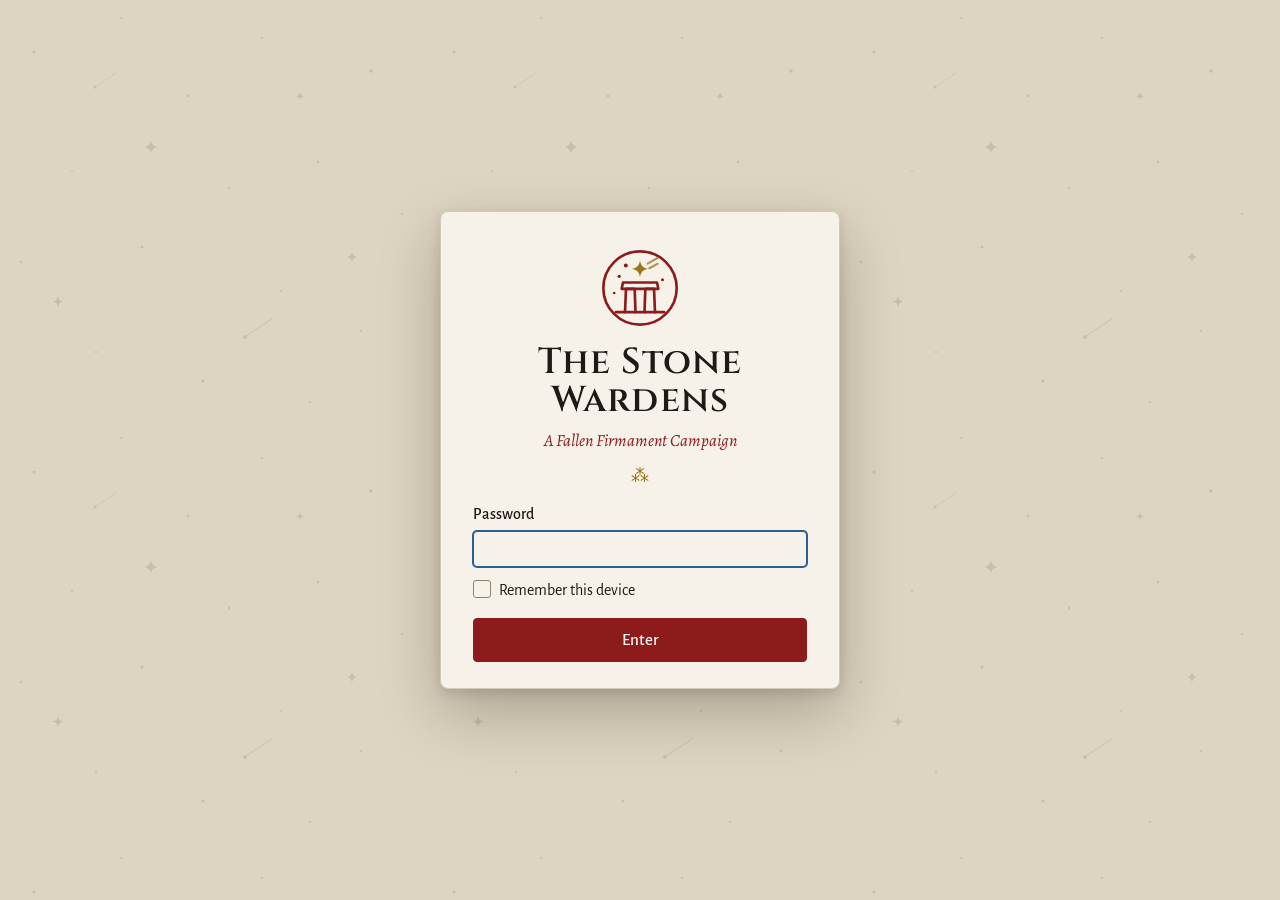
==== commit 690778be: "Quests tab: a video-game style quest log New tab between Journal and Compendium. Left, the quest log" ====
--- a/index.html
+++ b/index.html
@@ -16,6 +16,7 @@
   <link rel="stylesheet" href="assets/css/map.css">
   <link rel="stylesheet" href="assets/css/characters.css">
   <link rel="stylesheet" href="assets/css/journal.css">
+  <link rel="stylesheet" href="assets/css/quests.css">
   <link rel="stylesheet" href="assets/css/compendium.css">
   <link rel="stylesheet" href="assets/css/wardens-library.css">
   <link rel="stylesheet" href="assets/css/settings.css">
--- a/assets/css/tokens.css
+++ b/assets/css/tokens.css
@@ -4,11 +4,13 @@
    cut like the wardens' stones, rubrics in oxblood red where an entry begins,
    lapis for cross-references, and gold leaf only where a star has fallen.
    Light ("day vellum") is the default; [data-theme="dark"] on <html> is "night basalt".
+   [data-ground="light" | "dark"] on any element switches that subtree to one set (a custom character-sheet
+   colour picks the set whose ink reads on it; characters/skin.js).
    Use these tokens only — never raw hex values in view CSS.
    All text pairs below are checked to WCAG AA (4.5:1) on --bg, --surface and --surface-2.
    ============================================================================= */
 
-:root {
+:root, [data-ground="light"] {
   color-scheme: light;
 
   /* --- Ground and surfaces ------------------------------------------------ */
@@ -140,7 +142,7 @@
   --glyph-check: url("data:image/svg+xml,%3Csvg xmlns='http://www.w3.org/2000/svg' viewBox='0 0 24 24' fill='none' stroke='%23f6f2e9' stroke-width='3' stroke-linecap='round' stroke-linejoin='round'%3E%3Cpath d='M5 12.5l4.5 4.5L19 7.5'/%3E%3C/svg%3E");
 }
 
-[data-theme="dark"] {
+[data-theme="dark"], [data-ground="dark"] {
   color-scheme: dark;
 
   /* Night basalt: warm neutral darks, never navy or slate */
--- a/assets/css/base.css
+++ b/assets/css/base.css
@@ -366,7 +366,7 @@
 .table .cell-actions { width: 1%; white-space: nowrap; text-align: right; }
 .table-dense td { padding: 4px 10px; }
 .table-dense th { padding: 6px 10px 4px; }
-.table-sticky thead th { position: sticky; top: 0; z-index: 1; }
+.table-sticky thead th { position: sticky; top: var(--stick-top, 0); z-index: 1; }
 
 /* ---------- Toolbar and tabs ---------------------------------------------- */
 .toolbar {
@@ -488,6 +488,7 @@
 .toast > .icon { width: 18px; height: 18px; margin-top: 1px; color: var(--ink-muted); }
 .toast-msg, .toast > span { flex: 1; min-width: 0; padding-top: 1px; }
 .toast .btn-icon { width: 26px; height: 26px; margin: -3px -4px -3px 0; }
+.toast > .btn:not(.btn-icon) { flex: none; margin: -3px -2px -3px 0; }
 .toast .btn-icon .icon { width: 16px; height: 16px; }
 .toast-info { border-left-color: var(--info); }
 .toast-info > .icon { color: var(--info); }
@@ -554,20 +555,23 @@
 .md-input:focus, .md-input:focus-visible { outline: none; }
 .md-input::placeholder { color: var(--ink-faint); }
 .md-preview { min-height: 12em; padding: var(--space-3) var(--space-4) var(--space-4); overflow: auto; }
+/* [[ suggestions: a compact list placed by ui.js just under (or over) the caret's line, in the overlay layer */
 .md-suggest {
-  position: absolute; z-index: var(--z-popover);
-  min-width: 240px; max-width: min(380px, 90vw); max-height: 300px; overflow: auto;
-  margin: 0; padding: var(--space-1); list-style: none;
+  position: fixed; z-index: var(--z-popover); top: 0; left: 0;
+  min-width: 200px; max-width: min(300px, calc(100vw - 16px)); max-height: 208px; overflow: auto;
+  margin: 0; padding: 3px; list-style: none;
   background: var(--surface);
   border: 1px solid var(--border-strong); border-radius: var(--radius);
   box-shadow: var(--shadow);
 }
+.md-suggest[hidden] { display: none; }
 .md-suggest-item {
   display: flex; align-items: center; gap: var(--space-2);
-  min-height: 34px; padding: 5px 10px;
-  font: 400 var(--text-sm) / 1.3 var(--font-ui); color: var(--ink);
+  min-height: 28px; padding: 2px 8px;
+  font: 400 var(--text-sm) / 1.25 var(--font-ui); color: var(--ink);
   border-radius: var(--radius-sm); cursor: pointer;
 }
+.md-suggest-item > span:first-child { min-width: 0; overflow: hidden; white-space: nowrap; text-overflow: ellipsis; }
 .md-suggest-item:hover { background: var(--surface-2); }
 .md-suggest-item.is-active { background: var(--accent-soft); color: var(--ink); }
 .md-suggest-item .muted, .md-suggest-item small, .md-suggest-kind {
--- a/assets/css/shell.css
+++ b/assets/css/shell.css
@@ -26,8 +26,11 @@
   overscroll-behavior: contain;
   padding: var(--space-5) var(--view-pad) var(--space-7);
   scroll-padding-top: var(--space-5);
-}
-.view[data-view="map"] { overflow: hidden; padding: 0; }
+  /* Sticky bars and table heads use `top: var(--stick-top)` so they sit flush with the top edge instead of
+     stopping below the padding (where scrolled content would show through). Equals minus the top padding. */
+  --stick-top: calc(var(--space-5) * -1);
+}
+.view[data-view="map"] { overflow: hidden; padding: 0; --stick-top: 0px; }
 
 /* ---------- Sidebar -------------------------------------------------------- */
 .sidebar {
@@ -52,6 +55,18 @@
   padding: 0 12px;
 }
 .sb-toggle { color: var(--ink-muted); }
+.sb-toggle.is-hinting { color: var(--accent); animation: sb-nudge 900ms var(--ease) 3; }
+/* "Collapse the menu for more room" hint shown on character sheets */
+.sb-hint {
+  flex: none; margin: 0 10px 8px; padding: 10px 12px;
+  font: 400 var(--text-sm) / 1.35 var(--font-ui); color: var(--ink);
+  background: color-mix(in srgb, var(--accent) 7%, var(--surface));
+  border: 1px solid color-mix(in srgb, var(--accent) 28%, var(--border)); border-radius: var(--radius);
+  animation: sw-rise 160ms var(--ease);
+}
+.sb-hint p { margin: 0; }
+.sb-hint-actions { display: flex; flex-wrap: wrap; gap: 6px; margin-top: 8px; }
+.sidebar.is-collapsed .sb-hint { display: none; }
 .sb-mark { width: 26px; height: 26px; flex: none; color: var(--accent); --emblem-star: var(--gold); }
 .sb-title {
   min-width: 0;
@@ -131,7 +146,9 @@
 .sb-status[data-state="error"] .sb-status-text { color: var(--danger); }
 .sb-status[data-state="sandbox"] .sb-dot { background: transparent; box-shadow: inset 0 0 0 2px var(--ink-muted); }
 .sb-save { width: 100%; }
+.sb-save.is-nudge { animation: sb-nudge 900ms var(--ease) 3; }
 @keyframes sb-pulse { from { opacity: 1; } to { opacity: 0.35; } }
+@keyframes sb-nudge { 50% { box-shadow: 0 0 0 4px color-mix(in srgb, var(--accent) 35%, transparent); } }
 
 /* Collapsed: icon rail (desktop and tablet only) */
 @media (min-width: 760px) {
@@ -180,7 +197,7 @@
   .sidebar .sb-footer { padding: 14px 16px calc(16px + env(safe-area-inset-bottom)); }
   .sidebar .sb-save { height: 44px; }
   .views { height: calc(100dvh - var(--topbar-h)); margin-top: var(--topbar-h); }
-  .view { padding: var(--space-4) var(--space-4) var(--space-7); }
+  .view { padding: var(--space-4) var(--space-4) var(--space-7); --stick-top: calc(var(--space-4) * -1); }
 }
 
 /* ---------- Shared view header -------------------------------------------- */
@@ -226,12 +243,14 @@
   padding: var(--space-4) var(--space-3);
   background: var(--bg);
   border-right: 1px solid var(--border);
+  --stick-top: calc(var(--space-4) * -1);
 }
 .split-main {
   min-width: 0;
   overflow: auto;
   overscroll-behavior: contain;
   padding: var(--space-5) var(--view-pad) var(--space-7);
+  --stick-top: calc(var(--space-5) * -1);
 }
 @media (max-width: 899px) {
   .split { grid-template-columns: minmax(0, 1fr); }
--- a/assets/css/map.css
+++ b/assets/css/map.css
@@ -0,0 +1,1232 @@
+/* =============================================================================
+   Map view (.map-*): a full-bleed Leaflet map with floating controls over it,
+   a details drawer on the right (bottom sheet on phones) and manuscript pins.
+   Tokens only. Pin colours arrive inline as --pin (a var(--pin-*) pigment, or a
+   custom type's own colour); the glyph is --pin-glyph.
+   ============================================================================= */
+
+.map-root {
+  --map-drawer-w: clamp(320px, 36cqi, 420px);
+  --map-gap: var(--space-3);
+  position: relative;
+  height: 100%;
+  overflow: hidden;
+  isolation: isolate;
+  container: map / inline-size;
+  background: var(--bg-sunk);
+  font-family: var(--font-ui);
+}
+.map-canvas { position: absolute; inset: 0; z-index: 0; }
+.map-root .leaflet-container { background: var(--bg-sunk); }
+.map-root .leaflet-container:focus-visible { outline: 2px solid var(--focus); outline-offset: -3px; }
+.map-image { image-rendering: auto; }
+.map-spacer { flex: 1 1 auto; }
+
+.map-root.is-placing .leaflet-container,
+.map-root.is-placing .leaflet-interactive,
+.map-root.is-moving .leaflet-container { cursor: crosshair; }
+.map-root .map-marker.is-moving { cursor: move; }
+
+.map-linkbtn {
+  padding: 2px 4px;
+  font: 500 var(--text-xs) / 1.4 var(--font-ui);
+  color: var(--link);
+  background: none;
+  border: 0;
+  border-radius: var(--radius-sm);
+  text-decoration: underline;
+  text-underline-offset: 0.18em;
+  cursor: pointer;
+}
+.map-linkbtn:hover { color: var(--link-hover); }
+
+/* ---------- Glyphs, swatches, badges -------------------------------------- */
+/* mk-* symbols carry their own fill/stroke; stop the .icon outline stroke leaking in. */
+.map-glyph { stroke: none; }
+
+/* A miniature pin (teardrop, tip down) in the type's pigment: legend, picker, search results. */
+.map-swatch {
+  display: inline-grid;
+  place-items: center;
+  flex: none;
+  width: 22px; height: 22px;
+  margin: 0 2px;
+  color: var(--pin-glyph);
+  background: var(--pin, var(--pin-ink));
+  border-radius: 50% 50% 50% 0;
+  transform: translateY(-2px) rotate(-45deg);
+}
+.map-swatch > .icon { width: 14px; height: 14px; transform: rotate(45deg); }
+.map-swatch.is-light, .map-type-badge.is-light, .map-pin.is-light { color: var(--pin-ink); }
+.map-swatch-new {
+  color: var(--ink-muted);
+  background: transparent;
+  border: 1.5px dashed var(--border-strong);
+}
+
+.map-type-badge {
+  display: inline-flex;
+  align-items: center;
+  gap: 6px;
+  height: 26px;
+  padding: 0 10px 0 6px;
+  font: 600 var(--text-xs) / 1 var(--font-ui);
+  color: var(--pin-glyph);
+  background: var(--pin, var(--pin-ink));
+  border-radius: var(--radius-sm);
+  white-space: nowrap;
+}
+.map-type-badge .icon { width: 16px; height: 16px; }
+
+/* ---------- Pins ----------------------------------------------------------- */
+/* Leaflet positions .map-marker (32x46, anchored at the tip); everything inside is ours. */
+.map-marker { outline: none; }
+.map-pin {
+  position: absolute;
+  left: 0; top: 0;
+  width: 32px; height: 46px;
+  color: var(--pin-glyph);
+  transform-origin: 16px 43px;
+  transition: transform var(--dur) var(--ease);
+}
+.map-pin-shape { position: absolute; inset: 0; width: 32px; height: 46px; overflow: visible; }
+.map-pin-body {
+  fill: var(--pin, var(--pin-ink));
+  stroke: color-mix(in srgb, var(--pin-ink) 60%, transparent);
+  stroke-width: 1.25;
+  transition: stroke var(--dur) var(--ease);
+}
+.map-pin-ring { fill: none; stroke: var(--pin-glyph); stroke-opacity: 0.3; stroke-width: 1; }
+.map-pin-shadow { fill: var(--pin-ink); opacity: 0.28; }
+.map-pin-glyph { position: absolute; left: 8px; top: 8px; width: 16px; height: 16px; }
+
+.map-marker.is-major .map-pin { transform: scale(1.14); }
+.map-marker:hover .map-pin { transform: scale(1.12) translateY(-1px); }
+.map-marker.is-major:hover .map-pin { transform: scale(1.24) translateY(-1px); }
+.map-marker:focus-visible .map-pin-body { stroke: var(--focus); stroke-width: 3; }
+.map-marker.is-selected .map-pin,
+.map-marker.is-selected:hover .map-pin { transform: scale(1.3); }
+.map-marker.is-selected .map-pin-body { stroke: var(--gold); stroke-width: 2; }
+/* a gold ground ring under the selected pin's tip, so it can be found among many */
+.map-marker.is-selected::before {
+  content: "";
+  position: absolute;
+  left: 4px; top: 38px;
+  width: 24px; height: 10px;
+  border: 1.5px solid var(--gold);
+  border-radius: 50%;
+  pointer-events: none;
+}
+.map-marker.is-dimmed { opacity: 0.25; }
+.map-marker.is-dimmed:hover { opacity: 0.8; }
+.map-marker.is-ghost .map-pin-body { stroke: var(--gold); stroke-width: 2; stroke-dasharray: 3 2; }
+.map-marker.is-ghost .map-pin,
+.map-marker.is-moving .map-pin { animation: map-bob 0.9s var(--ease) infinite alternate; }
+@keyframes map-bob { from { transform: scale(1.3) translateY(0); } to { transform: scale(1.3) translateY(-5px); } }
+
+.map-pin-preview { position: relative; display: block; flex: none; width: 32px; height: 46px; }
+
+/* Hierarchy panes (index.js): one Leaflet pane per rank, whose opacity follows the zoom, plus a
+   pane for pins that must always show (selected, searched, moving). Fading a pane is one
+   compositor opacity per rank instead of a style change on every pin. */
+.map-marker.is-culled { display: none; } /* far outside the view (index.js cull) */
+/* While a zoom runs, pins slide under a still cursor: no hover transitions (they made Chrome
+   repaint and re-layerise pins every frame) and no hit-testing. */
+.map-root.is-zooming .map-marker { pointer-events: none; }
+.map-root.is-zooming .map-pin,
+.map-root.is-zooming .map-pin-body { transition: none; }
+.map-pane-rank { transition: opacity 160ms linear, visibility 0s; }
+.map-pane-rank.is-off { visibility: hidden; transition: opacity 160ms linear, visibility 0s linear 160ms; }
+.map-pane-rank.is-off .map-marker { pointer-events: none; }
+.map-marker.rank-4:not(.is-selected):not(.is-picked) .map-pin { transform: scale(0.9); }
+.map-marker.rank-4:not(.is-selected):not(.is-picked):hover .map-pin { transform: scale(1.04) translateY(-1px); }
+.map-marker.is-picked .map-pin-body { stroke: var(--focus); stroke-width: 3; }
+.map-marker.is-picked::after {
+  content: "";
+  position: absolute;
+  left: 2px; top: 36px;
+  width: 28px; height: 13px;
+  border: 2px solid var(--focus);
+  border-radius: 50%;
+  pointer-events: none;
+}
+.map-root.is-editing .map-marker.leaflet-marker-draggable { cursor: grab; }
+.map-root.is-editing .map-marker.leaflet-drag-target,
+.map-root.is-editing .map-marker.leaflet-drag-target .map-pin { cursor: grabbing; }
+
+/* "Has its own map" seal on the pin's shoulder. */
+.map-pin-sub {
+  position: absolute;
+  right: -5px; top: -4px;
+  display: grid;
+  place-items: center;
+  width: 16px; height: 16px;
+  color: var(--pin-ink);
+  background: var(--pin-glyph);
+  border: 1.5px solid var(--pin-ink);
+  border-radius: 50%;
+}
+.map-pin-sub .icon { width: 10px; height: 10px; stroke-width: 2.4; }
+
+/* Labels: hidden by default; with the Labels toggle on, a rank's labels show once its pane is
+   mostly faded in (has-labels), so names arrive a moment after their pins. */
+.map-pin-label {
+  position: absolute;
+  top: 46px; left: 50%;
+  display: none;
+  max-width: 190px;
+  padding: 1px 6px 2px;
+  overflow: hidden;
+  font: 600 var(--text-xs) / 1.25 var(--font-ui);
+  color: var(--ink);
+  white-space: nowrap;
+  text-overflow: ellipsis;
+  background: color-mix(in srgb, var(--surface) 86%, transparent);
+  border-radius: var(--radius-sm);
+  box-shadow: 0 0 0 1px color-mix(in srgb, var(--border) 70%, transparent);
+  transform: translateX(-50%);
+  pointer-events: none;
+}
+/* UI face on purpose: the same small caps in Alegreya made Chrome repaint these labels on every zoom frame. */
+.map-marker.is-major .map-pin-label {
+  top: 49px;
+  font: 700 var(--text-sm) / 1.15 var(--font-ui);
+  font-variant-caps: all-small-caps;
+  letter-spacing: 0.04em;
+}
+.map-root.map-labels .map-pane.has-labels .map-pin-label,
+.map-marker:hover .map-pin-label,
+.map-marker:focus-visible .map-pin-label,
+.map-marker.is-selected .map-pin-label,
+.map-marker.is-ghost .map-pin-label { display: block; }
+.map-marker.is-selected .map-pin-label,
+.map-marker.is-ghost .map-pin-label {
+  top: 52px;
+  background: var(--surface);
+  box-shadow: var(--shadow);
+}
+.map-marker.is-dimmed .map-pin-label { visibility: hidden; }
+
+/* ---------- Floating toolbars ---------------------------------------------- */
+.map-tools {
+  position: absolute;
+  top: var(--map-gap);
+  z-index: 5;
+  display: flex;
+  align-items: flex-start;
+  gap: var(--space-2);
+  pointer-events: none;
+}
+.map-tools > * { pointer-events: auto; }
+.map-tools-left { left: var(--map-gap); }
+.map-tools-right { right: var(--map-gap); transition: right 180ms var(--ease); }
+.map-root.has-drawer .map-tools-right { right: calc(var(--map-drawer-w) + var(--map-gap) * 2); }
+/* Floating controls: a shadow, no visible border (--border-float only shows in the dark theme). */
+.map-tool { position: relative; display: flex; }
+.map-tool-btn { box-shadow: var(--shadow); }
+.map-tool-btn:not(.btn-primary),
+.map-tool-btn:not(.btn-primary):hover { border-color: var(--border-float); }
+.map-tool-btn.map-tool-icon { width: var(--control-h); padding: 0; }
+.map-tool-btn[aria-pressed="true"]:not(.btn-primary),
+.map-tool-btn.is-filtered { background: var(--surface-3); box-shadow: inset 0 0 0 1px var(--ink-muted), var(--shadow); }
+.map-add.btn-primary[aria-pressed="true"] { color: var(--accent-ink); background: var(--accent-hover); border-color: var(--accent-hover); }
+.map-tool-badge {
+  margin-left: 2px;
+  padding: 3px 6px;
+  font: 600 var(--text-xs) / 1 var(--font-ui);
+  color: var(--bg);
+  background: var(--ink);
+  border-radius: var(--radius-pill);
+}
+@container map (max-width: 1180px) {
+  .map-root.has-drawer .map-tools-right .map-tool-btn:not(.map-add) .map-tool-label { display: none; }
+}
+@container map (max-width: 900px) {
+  .map-tool-btn:not(.map-add) .map-tool-label { display: none; }
+  .map-root.has-drawer .map-tool-label { display: none; }
+  .map-root.has-drawer .map-search { min-width: 170px; }
+  .map-tools-left .map-coll-btn .map-tool-label { display: inline; } /* room for it beside the search */
+  .map-root.has-drawer .map-tools-left .map-coll-btn .map-tool-label { display: none; }
+}
+
+/* Search */
+.map-search {
+  position: relative;
+  display: flex;
+  align-items: center;
+  width: min(340px, 34cqi);
+  min-width: 220px;
+  background: var(--surface);
+  border: 1px solid var(--border-float);
+  border-radius: var(--radius-sm);
+  box-shadow: var(--shadow);
+  transition: box-shadow var(--dur) var(--ease);
+}
+.map-search:hover { box-shadow: inset 0 0 0 1px var(--border-strong), var(--shadow); }
+.map-search:focus-within { box-shadow: 0 0 0 2px var(--focus), var(--shadow); }
+.map-search-icon { position: absolute; left: 10px; display: flex; color: var(--ink-faint); pointer-events: none; }
+.map-search-icon .icon { width: 16px; height: 16px; }
+.map-search-input {
+  flex: 1 1 auto;
+  min-width: 0;
+  height: calc(var(--control-h) - 2px);
+  padding: 0 6px 0 34px;
+  font: 400 var(--text-sm) / 1 var(--font-ui);
+  color: var(--ink);
+  background: transparent;
+  border: 0;
+  border-radius: var(--radius-sm);
+  -webkit-appearance: none;
+  appearance: none;
+}
+.map-search-input::placeholder { color: var(--ink-faint); opacity: 1; }
+.map-search-input:focus, .map-search-input:focus-visible { outline: none; }
+.map-search-input::-webkit-search-cancel-button { display: none; -webkit-appearance: none; }
+.map-search-count {
+  flex: none;
+  padding: 3px 6px;
+  font: 600 var(--text-xs) / 1 var(--font-ui);
+  color: var(--ink-muted);
+  background: var(--surface-2);
+  border-radius: var(--radius-pill);
+  font-variant-numeric: tabular-nums;
+}
+.map-search-clear {
+  display: inline-grid;
+  place-items: center;
+  flex: none;
+  width: 30px; height: 30px;
+  margin: 0 2px;
+  color: var(--ink-muted);
+  background: transparent;
+  border: 0;
+  border-radius: var(--radius-sm);
+  cursor: pointer;
+}
+.map-search-clear:hover { color: var(--ink); background: var(--surface-2); }
+.map-search-clear .icon { width: 16px; height: 16px; }
+.map-search-results {
+  position: absolute;
+  top: calc(100% + 6px);
+  left: -1px; right: -1px;
+  max-height: min(380px, 60dvh);
+  margin: 0;
+  padding: var(--space-1);
+  overflow: auto;
+  overscroll-behavior: contain;
+  list-style: none;
+  background: var(--surface);
+  border: 1px solid var(--border-float);
+  border-radius: var(--radius);
+  box-shadow: var(--shadow-lg);
+}
+.map-sr {
+  display: flex;
+  align-items: center;
+  gap: var(--space-2);
+  min-height: 36px;
+  padding: 4px 8px 4px 6px;
+  font: 400 var(--text-sm) / 1.3 var(--font-ui);
+  border-radius: var(--radius-sm);
+  cursor: pointer;
+}
+.map-sr:hover { background: var(--surface-2); }
+.map-sr.is-active { background: var(--accent-soft); }
+.map-sr .map-swatch { width: 20px; height: 20px; }
+.map-sr .map-swatch > .icon { width: 13px; height: 13px; }
+.map-sr-name { flex: 1 1 auto; min-width: 0; overflow: hidden; color: var(--ink); white-space: nowrap; text-overflow: ellipsis; }
+.map-sr-type { flex: none; font-size: var(--text-xs); color: var(--ink-muted); }
+.map-sr-empty, .map-sr-more { padding: 8px 10px; font: 400 var(--text-xs) / 1.4 var(--font-ui); color: var(--ink-muted); }
+
+/* ---------- Popovers (legend, menu) and context menu ----------------------- */
+.map-pop {
+  position: absolute;
+  top: calc(100% + 6px);
+  right: 0;
+  z-index: 1;
+  display: flex;
+  flex-direction: column;
+  width: 300px;
+  max-height: min(560px, 72dvh);
+  font: 400 var(--text-sm) / 1.35 var(--font-ui);
+  color: var(--ink);
+  background: var(--surface);
+  border: 1px solid var(--border-float);
+  border-radius: var(--radius);
+  box-shadow: var(--shadow-lg);
+}
+.map-pop-head {
+  display: flex;
+  align-items: center;
+  gap: var(--space-1);
+  flex: none;
+  padding: 10px 10px 10px 14px;
+  border-bottom: 1px solid var(--rule);
+}
+.map-pop-head strong { font: 700 var(--text-sm) / 1.3 var(--font-ui); }
+.map-pop-scroll { flex: 1 1 auto; min-height: 0; padding: var(--space-1); overflow: auto; overscroll-behavior: contain; }
+.map-pop-foot {
+  display: flex;
+  align-items: center;
+  gap: var(--space-2);
+  flex: none;
+  padding: 8px 10px 8px 14px;
+  border-top: 1px solid var(--rule);
+}
+.map-pop-note { margin: 0; padding: 6px 8px; font: 400 var(--text-xs) / 1.4 var(--font-ui); color: var(--ink-muted); }
+.map-pop-foot .map-pop-note { padding: 0; }
+
+.map-legend-list { margin: 0; padding: 0; list-style: none; }
+.map-legend-row { display: flex; align-items: center; gap: 2px; border-radius: var(--radius-sm); }
+.map-legend-row:hover { background: var(--surface-2); }
+.map-legend-toggle {
+  display: flex;
+  align-items: center;
+  gap: var(--space-2);
+  flex: 1 1 auto;
+  min-width: 0;
+  min-height: 34px;
+  padding: 4px 6px;
+  font: inherit;
+  color: var(--ink);
+  text-align: left;
+  background: transparent;
+  border: 0;
+  border-radius: var(--radius-sm);
+  cursor: pointer;
+}
+.map-legend-toggle:focus-visible { outline-offset: -2px; }
+.map-check {
+  flex: none;
+  width: 16px; height: 16px;
+  background: var(--ink) var(--glyph-check) center / 12px 12px no-repeat;
+  border: 1.5px solid var(--ink);
+  border-radius: 3px;
+}
+.map-legend-row.is-off .map-check { background: var(--surface); border-color: var(--border-strong); }
+.map-legend-row.is-off .map-swatch { opacity: 0.4; }
+.map-legend-row.is-off .map-legend-name { color: var(--ink-muted); }
+.map-legend-row.is-empty .map-legend-name,
+.map-legend-row.is-empty .map-legend-count { color: var(--ink-faint); }
+.map-legend-name { flex: 1 1 auto; min-width: 0; overflow: hidden; white-space: nowrap; text-overflow: ellipsis; }
+.map-legend-count { flex: none; min-width: 2ch; font-size: var(--text-xs); color: var(--ink-muted); text-align: right; font-variant-numeric: tabular-nums; }
+.map-legend-only, .map-legend-edit {
+  display: inline-grid;
+  place-items: center;
+  flex: none;
+  height: 26px;
+  padding: 0 6px;
+  font: 500 var(--text-xs) / 1 var(--font-ui);
+  color: var(--ink-muted);
+  background: transparent;
+  border: 0;
+  border-radius: var(--radius-sm);
+  cursor: pointer;
+  opacity: 0;
+}
+.map-legend-edit { width: 26px; padding: 0; }
+.map-legend-edit .icon { width: 15px; height: 15px; }
+.map-legend-only:hover, .map-legend-edit:hover { color: var(--ink); background: var(--surface-3); }
+.map-legend-row:hover :is(.map-legend-only, .map-legend-edit),
+.map-legend-row:focus-within :is(.map-legend-only, .map-legend-edit) { opacity: 1; }
+@media (hover: none) { .map-legend-only, .map-legend-edit { opacity: 1; } }
+.map-legend-unused { padding: 4px 4px 2px; }
+.map-legend-unused > .map-linkbtn { margin: 2px 4px 4px; }
+
+.map-menu { width: 290px; padding: var(--space-1); }
+.map-menu-head {
+  display: flex;
+  flex-direction: column;
+  gap: 2px;
+  margin-bottom: var(--space-1);
+  padding: 8px 10px 10px;
+  border-bottom: 1px solid var(--rule);
+}
+.map-menu-head strong { font: 700 var(--text-md) / 1.25 var(--font-body); overflow-wrap: anywhere; }
+.map-menu-head span { font-size: var(--text-xs); color: var(--ink-muted); overflow-wrap: anywhere; }
+.map-menu-item {
+  display: flex;
+  align-items: flex-start;
+  gap: 10px;
+  width: 100%;
+  min-height: 36px;
+  padding: 8px 10px;
+  font: 500 var(--text-sm) / 1.3 var(--font-ui);
+  color: var(--ink);
+  text-align: left;
+  background: transparent;
+  border: 0;
+  border-radius: var(--radius-sm);
+  cursor: pointer;
+}
+.map-menu-item:hover, .map-menu-item:focus-visible { background: var(--surface-2); }
+.map-menu-item:focus-visible { outline-offset: -2px; }
+.map-menu-item:disabled { color: var(--ink-faint); background: transparent; cursor: not-allowed; }
+.map-menu-item .icon { width: 18px; height: 18px; margin-top: 0; color: var(--ink-muted); }
+.map-menu-text { display: flex; flex-direction: column; gap: 2px; min-width: 0; }
+.map-menu-text small { font-weight: 400; color: var(--ink-muted); }
+.map-menu-sep { height: 1px; margin: var(--space-1) 6px; background: var(--rule); }
+
+.map-ctx {
+  position: absolute;
+  z-index: 6;
+  min-width: 220px;
+  padding: var(--space-1);
+  background: var(--surface);
+  border: 1px solid var(--border-float);
+  border-radius: var(--radius);
+  box-shadow: var(--shadow-lg);
+}
+
+/* ---------- Zoom, cartouche, banner, empty card ---------------------------- */
+.map-zoom {
+  position: absolute;
+  right: var(--map-gap);
+  bottom: var(--space-5);
+  z-index: 5;
+  display: flex;
+  flex-direction: column;
+  overflow: hidden;
+  background: var(--surface);
+  border: 1px solid var(--border-float);
+  border-radius: var(--radius-sm);
+  box-shadow: var(--shadow);
+  transition: right 180ms var(--ease);
+}
+.map-root.has-drawer .map-zoom { right: calc(var(--map-drawer-w) + var(--map-gap) * 2); }
+.map-zoom-btn {
+  display: grid;
+  place-items: center;
+  width: 36px; height: 36px;
+  color: var(--ink);
+  background: transparent;
+  border: 0;
+  cursor: pointer;
+}
+.map-zoom-btn + .map-zoom-btn { border-top: 1px solid var(--border); }
+.map-zoom-btn:hover { background: var(--surface-2); }
+.map-zoom-btn:focus-visible { outline-offset: -3px; }
+.map-zoom-btn .icon { width: 18px; height: 18px; }
+
+.map-banner {
+  position: absolute;
+  top: calc(var(--map-gap) + var(--control-h) + var(--space-3));
+  left: 50%;
+  z-index: 5;
+  display: flex;
+  align-items: center;
+  gap: var(--space-2);
+  max-width: calc(100% - 24px);
+  padding: 7px 7px 7px 16px;
+  font: 500 var(--text-sm) / 1.35 var(--font-ui);
+  color: var(--bg);
+  background: var(--ink);
+  border-radius: var(--radius);
+  box-shadow: var(--shadow-lg);
+  transform: translateX(-50%);
+}
+.map-root.has-drawer .map-banner { left: calc((100% - var(--map-drawer-w) - var(--map-gap)) / 2); }
+.map-banner-text { min-width: 0; margin-right: var(--space-2); }
+.map-banner-text small { display: block; font-weight: 400; opacity: 0.82; }
+.map-banner .btn-ghost { color: var(--bg); }
+.map-banner .btn-ghost:hover { color: var(--bg); background: color-mix(in srgb, var(--bg) 16%, transparent); }
+
+.map-empty {
+  position: absolute;
+  left: 50%;
+  bottom: var(--space-7);
+  z-index: 2;
+  display: flex;
+  align-items: center;
+  gap: var(--space-4);
+  width: max-content;
+  max-width: calc(100% - 32px);
+  padding: var(--space-3) var(--space-3) var(--space-3) var(--space-4);
+  background: var(--surface);
+  border: 1px solid var(--border-float);
+  border-radius: var(--radius-lg);
+  box-shadow: var(--shadow-lg);
+  transform: translateX(-50%);
+}
+.map-empty-mark { display: flex; flex: none; color: var(--ink-muted); }
+.map-empty-mark .icon { width: 24px; height: 24px; }
+.map-empty-text { display: flex; flex-direction: column; gap: 2px; min-width: 0; }
+.map-empty-title { font: 700 var(--text-md) / 1.3 var(--font-body); color: var(--ink); }
+.map-empty-text p:not(.map-empty-title) { max-width: 40ch; font: 400 var(--text-sm) / 1.4 var(--font-ui); color: var(--ink-muted); }
+.map-fail { position: absolute; inset: var(--space-6); background: var(--surface); }
+
+/* ---------- Drawer --------------------------------------------------------- */
+.map-drawer {
+  position: absolute;
+  top: var(--map-gap);
+  right: var(--map-gap);
+  bottom: var(--map-gap);
+  z-index: 4;
+  display: flex;
+  flex-direction: column;
+  width: var(--map-drawer-w);
+  color: var(--ink);
+  background: var(--surface);
+  border: 1px solid var(--border-float);
+  border-radius: var(--radius-lg);
+  box-shadow: var(--shadow-lg);
+  visibility: hidden;
+  opacity: 0;
+  transform: translateX(16px);
+  transition: opacity 160ms var(--ease), transform 180ms var(--ease), visibility 0s linear 180ms;
+}
+.map-drawer.is-open {
+  visibility: visible;
+  opacity: 1;
+  transform: none;
+  transition: opacity 160ms var(--ease), transform 180ms var(--ease), visibility 0s;
+}
+.map-drawer-head {
+  display: flex;
+  align-items: center;
+  gap: var(--space-2);
+  flex: none;
+  min-height: 52px;
+  padding: var(--space-2) var(--space-2) var(--space-2) var(--space-4);
+  border-bottom: 1px solid var(--rule);
+}
+.map-drawer-title, .map-drawer-heading {
+  flex: 1 1 auto;
+  min-width: 0;
+  margin: 0;
+  padding: 4px 0;
+  font: 600 var(--text-xl) / 1.2 var(--font-display);
+  letter-spacing: 0.02em;
+  color: var(--ink);
+  overflow-wrap: anywhere;
+}
+.map-drawer-heading { font-size: var(--text-lg); }
+.map-drawer-title:focus { outline: none; }
+.map-drawer-body {
+  flex: 1 1 auto;
+  min-height: 0;
+  padding: var(--space-4) var(--space-4) var(--space-5);
+  overflow: auto;
+  overscroll-behavior: contain;
+}
+.map-drawer-badges { display: flex; flex-wrap: wrap; gap: 6px; margin-bottom: var(--space-3); }
+.map-drawer-foot {
+  display: flex;
+  flex-wrap: wrap;
+  align-items: center;
+  gap: var(--space-2);
+  flex: none;
+  padding: var(--space-3) var(--space-4);
+  border-top: 1px solid var(--rule);
+}
+.map-drawer-foot .btn-sm { padding: 0 10px; }
+.map-del { color: var(--danger); }
+.map-del:hover { color: var(--danger); background: var(--danger-soft); }
+.map-move-hint, .map-foot-hint { font: 400 var(--text-xs) / 1.35 var(--font-ui); color: var(--ink-muted); }
+@container map (max-width: 760px) { .map-foot-hint { display: none; } }
+
+.map-desc.prose { max-width: none; }
+.map-desc-empty { font: italic 400 var(--text-sm) / 1.5 var(--font-body); }
+.map-desc-empty .map-linkbtn { font: inherit; font-style: normal; padding: 0; }
+
+.map-tags { display: flex; flex-wrap: wrap; gap: 6px; margin: var(--space-4) 0 0; padding: 0; list-style: none; }
+.map-tag.chip { height: 26px; padding: 0 10px; font-size: var(--text-xs); color: var(--link); border-color: var(--border); }
+.map-tag.chip:hover { color: var(--link-hover); }
+
+.map-mentions { margin-top: var(--space-5); padding-top: var(--space-4); border-top: 1px solid var(--rule); }
+.map-section-title {
+  display: flex;
+  align-items: center;
+  gap: var(--space-2);
+  margin: 0 0 var(--space-2);
+  font: 700 var(--text-sm) / 1.3 var(--font-ui);
+  color: var(--ink);
+}
+.map-count {
+  padding: 2px 6px;
+  font: 600 var(--text-xs) / 1 var(--font-ui);
+  color: var(--ink-muted);
+  background: var(--surface-2);
+  border-radius: var(--radius-pill);
+}
+.map-mentions-list { display: flex; flex-direction: column; gap: 2px; margin: 0; padding: 0; list-style: none; }
+.map-mention {
+  display: flex;
+  align-items: baseline;
+  gap: var(--space-2);
+  margin: 0 -8px;
+  padding: 6px 8px;
+  color: var(--link);
+  text-decoration: none;
+  border-radius: var(--radius-sm);
+}
+.map-mention:hover { color: var(--link-hover); background: var(--surface-2); }
+.map-mention:hover .map-mention-title { text-decoration: underline; }
+.map-mention-title { flex: 1 1 auto; min-width: 0; font: 500 var(--text-sm) / 1.35 var(--font-ui); }
+.map-mention-ctx { flex: none; max-width: 45%; overflow: hidden; font: 400 var(--text-xs) / 1.3 var(--font-ui); color: var(--ink-muted); white-space: nowrap; text-overflow: ellipsis; }
+.map-mention-snippet {
+  display: -webkit-box;
+  margin: -2px 0 6px;
+  overflow: hidden;
+  font: italic 400 var(--text-sm) / 1.45 var(--font-body);
+  color: var(--ink-muted);
+  -webkit-line-clamp: 2;
+  -webkit-box-orient: vertical;
+}
+.map-mentions-empty { font: 400 var(--text-sm) / 1.5 var(--font-ui); }
+.map-mentions-empty code {
+  padding: 1px 5px;
+  font: 400 var(--text-xs) / 1.4 var(--font-mono);
+  color: var(--ink);
+  background: var(--surface-2);
+  border-radius: var(--radius-sm);
+  user-select: all;
+  overflow-wrap: anywhere;
+}
+.map-meta {
+  display: grid;
+  grid-template-columns: auto 1fr;
+  gap: 4px var(--space-3);
+  margin: var(--space-5) 0 0;
+  font: 400 var(--text-xs) / 1.4 var(--font-ui);
+  color: var(--ink-muted);
+}
+.map-meta dt { font-weight: 500; }
+.map-meta dd { margin: 0; color: var(--ink); }
+
+/* Editor */
+.map-form { display: flex; flex-direction: column; flex: 1 1 auto; min-height: 0; }
+.map-form .map-drawer-body { --stack-gap: var(--space-4); }
+.map-form .md-input { min-height: 9em; }
+.map-field-error { font: 500 var(--text-xs) / 1.4 var(--font-ui); color: var(--danger); }
+.map-dupe { color: var(--warn); }
+.map-pos { font: 400 var(--text-xs) / 1.4 var(--font-ui); color: var(--ink-muted); font-variant-numeric: tabular-nums; }
+
+.map-typepick { display: flex; flex-direction: column; gap: var(--space-2); }
+.map-typepick-current {
+  display: flex;
+  align-items: center;
+  gap: var(--space-2);
+  min-height: var(--control-h);
+  padding: 4px 10px 4px 6px;
+  font: 500 var(--text-sm) / 1.2 var(--font-ui);
+  color: var(--ink);
+  text-align: left;
+  background: var(--surface);
+  border: 1px solid var(--border-strong);
+  border-radius: var(--radius-sm);
+  cursor: pointer;
+}
+.map-typepick-current:hover { border-color: var(--ink-muted); }
+.map-typepick-name { flex: 1 1 auto; min-width: 0; }
+.map-typepick-more { flex: none; font-size: var(--text-xs); color: var(--link); text-decoration: underline; text-underline-offset: 0.18em; }
+.map-typepick-grid { display: grid; grid-template-columns: repeat(auto-fill, minmax(118px, 1fr)); gap: 4px; }
+.map-typepick-opt {
+  display: flex;
+  align-items: center;
+  gap: 6px;
+  min-width: 0;
+  min-height: 34px;
+  padding: 4px 8px 4px 5px;
+  font: 400 var(--text-sm) / 1.15 var(--font-ui);
+  color: var(--ink);
+  text-align: left;
+  background: var(--surface);
+  border: 1px solid var(--border);
+  border-radius: var(--radius-sm);
+  cursor: pointer;
+}
+.map-typepick-opt > span:last-child { min-width: 0; overflow: hidden; white-space: nowrap; text-overflow: ellipsis; }
+.map-typepick-opt:hover { background: var(--surface-2); border-color: var(--border-strong); }
+.map-typepick-opt.is-active { background: var(--accent-soft); border-color: var(--accent); box-shadow: inset 0 0 0 1px var(--accent); }
+.map-typepick-opt .map-swatch { width: 20px; height: 20px; }
+.map-typepick-opt .map-swatch > .icon { width: 13px; height: 13px; }
+.map-typepick-new { color: var(--ink-muted); border-style: dashed; border-color: var(--border-strong); }
+
+/* New / edit type form (modal) */
+.map-tf-top { display: flex; align-items: flex-end; gap: var(--space-4); }
+.map-tf-name { flex: 1 1 auto; }
+.map-tf-preview {
+  display: flex;
+  flex-direction: column;
+  align-items: center;
+  gap: 6px;
+  flex: none;
+  width: 88px;
+  padding: 12px 6px 8px;
+  background: var(--bg-sunk);
+  border-radius: var(--radius);
+}
+.map-tf-preview .map-pin { transform: scale(1.15); }
+.map-tf-preview-name { max-width: 100%; overflow: hidden; font: 600 var(--text-xs) / 1.2 var(--font-ui); white-space: nowrap; text-overflow: ellipsis; }
+.map-tf-icons { display: grid; grid-template-columns: repeat(auto-fill, minmax(42px, 1fr)); gap: 4px; }
+.map-tf-icon {
+  display: grid;
+  place-items: center;
+  height: 42px;
+  color: var(--ink);
+  background: var(--surface);
+  border: 1px solid var(--border);
+  border-radius: var(--radius-sm);
+  cursor: pointer;
+}
+.map-tf-icon .icon { width: 22px; height: 22px; }
+.map-tf-icon:hover { background: var(--surface-2); border-color: var(--border-strong); }
+.map-tf-icon.is-active { color: var(--surface); background: var(--ink); border-color: var(--ink); }
+.map-tf-swatches { display: flex; flex-wrap: wrap; align-items: center; gap: 8px; }
+.map-tf-swatch {
+  width: 30px; height: 30px;
+  padding: 0;
+  background: var(--pin);
+  border: 2px solid var(--surface);
+  border-radius: 50%;
+  box-shadow: 0 0 0 1px var(--border-strong);
+  cursor: pointer;
+}
+.map-tf-swatch:hover { box-shadow: 0 0 0 1px var(--ink-muted); }
+.map-tf-swatch.is-active { box-shadow: 0 0 0 2px var(--ink); }
+.map-tf-custom {
+  display: inline-flex;
+  align-items: center;
+  gap: 6px;
+  height: 30px;
+  padding: 0 10px 0 3px;
+  font: 500 var(--text-xs) / 1 var(--font-ui);
+  border: 1px solid var(--border-strong);
+  border-radius: var(--radius-pill);
+  cursor: pointer;
+}
+.map-tf-custom.is-active { box-shadow: 0 0 0 1px var(--ink); border-color: var(--ink); }
+.map-tf-color-input {
+  width: 24px; height: 24px;
+  padding: 0;
+  background: none;
+  border: 0;
+  border-radius: 50%;
+  cursor: pointer;
+}
+.map-tf-color-input::-webkit-color-swatch-wrapper { padding: 0; }
+.map-tf-color-input::-webkit-color-swatch { border: 0; border-radius: 50%; }
+.map-tf-color-input::-moz-color-swatch { border: 0; border-radius: 50%; }
+.map-tf-note { font-size: var(--text-xs); }
+
+/* ---------- Image loading ---------------------------------------------------- */
+.map-root .map-tiles { image-rendering: auto; }
+.map-loading {
+  position: absolute;
+  left: 50%; top: 50%;
+  z-index: 3;
+  display: none;
+  align-items: center;
+  gap: var(--space-2);
+  padding: 8px 14px;
+  font: 500 var(--text-sm) / 1.3 var(--font-ui);
+  color: var(--ink);
+  background: var(--surface);
+  border: 1px solid var(--border-float);
+  border-radius: var(--radius);
+  box-shadow: var(--shadow);
+  transform: translate(-50%, -50%);
+  pointer-events: none;
+}
+.map-root.is-loading-image .map-loading { display: flex; }
+
+/* ---------- Top left: search + the "Maps" collection button on one row, the current map's name under it ---------- */
+.map-tools-left { flex-direction: column; }
+.map-tools-left > .map-search-row {
+  display: flex;
+  align-items: flex-start;
+  gap: var(--space-2);
+  pointer-events: none; /* only its children take clicks; the gap between them is map */
+}
+.map-search-row > * { pointer-events: auto; }
+/* The map you are on, as a small title plate ("⁂ The Uncharted Realm"); on a sub-map its parents come first as
+   links. One line: the parents give way (ellipsis) before the current name. */
+.map-crumbs {
+  display: flex;
+  align-items: center;
+  max-width: 100%;
+  min-width: 0;
+  min-height: var(--control-h);
+  padding: 4px 12px;
+  font: 500 var(--text-sm) / 1.3 var(--font-ui);
+  background: var(--surface);
+  border: 1px solid var(--border-float);
+  border-radius: var(--radius-sm);
+  box-shadow: var(--shadow);
+}
+.map-crumbs[hidden] { display: none; }
+.map-crumbs-list { display: flex; flex-wrap: nowrap; align-items: baseline; min-width: 0; margin: 0; padding: 0; list-style: none; }
+.map-crumbs-list li { display: flex; align-items: baseline; flex: 0 1000 auto; min-width: 2.5em; }
+.map-crumbs-list li:last-child { flex-shrink: 1; min-width: 0; }
+.map-crumbs-list li + li::before { content: "\203A"; padding: 0 6px; color: var(--ink-faint); }
+.map-crumb { overflow: hidden; white-space: nowrap; text-overflow: ellipsis; max-width: 22ch; }
+a.map-crumb { color: var(--link); text-decoration: underline; text-underline-offset: 0.18em; }
+a.map-crumb:hover { color: var(--link-hover); }
+.map-crumb.is-current { max-width: none; font: 600 var(--text-md) / 1.25 var(--font-display); letter-spacing: 0.05em; color: var(--ink); }
+.map-crumbs.is-main .map-crumb.is-current::before { content: "\2042\00a0"; color: var(--gold); }
+.map-root.is-editing .map-tools-left { display: none; }
+
+/* Map collection (collection.js). The button's wrapper is static, so the panel hangs from the whole
+   left column: under the name, aligned with the search's left edge. */
+.map-coll-tool { position: static; flex: none; }
+.map-tools-left:has(.map-coll) { z-index: 7; } /* above the right toolbar, the zoom buttons and the phone drawer */
+.map-coll-btn[aria-expanded="true"] { background: var(--surface-3); box-shadow: inset 0 0 0 1px var(--ink-muted), var(--shadow); }
+.map-pop.map-coll {
+  left: 0; right: auto;
+  width: min(400px, calc(100cqi - var(--map-gap) * 2));
+  max-height: min(640px, calc(100dvh - 180px));
+}
+.map-coll .map-pop-head { padding-right: 6px; }
+.map-coll-count { font-size: var(--text-xs); color: var(--ink-muted); font-variant-numeric: tabular-nums; }
+.map-coll-filter { flex: none; padding: var(--space-2) var(--space-2) 0; }
+.map-coll-search { width: 100%; }
+.map-coll-list { margin: 0; list-style: none; }
+.map-coll-item {
+  display: flex;
+  align-items: center;
+  gap: 2px;
+  padding-left: calc(var(--depth, 0) * 20px);
+  border-radius: var(--radius-sm);
+}
+.map-coll-item + .map-coll-item { margin-top: 2px; }
+.map-coll-item:hover { background: var(--surface-2); }
+.map-coll-item.is-current { background: var(--accent-soft); box-shadow: inset 3px 0 0 var(--accent); }
+.map-coll-open {
+  display: flex;
+  align-items: center;
+  gap: var(--space-3);
+  flex: 1 1 auto;
+  min-width: 0;
+  padding: 6px 4px 6px 8px;
+  color: var(--ink);
+  text-decoration: none;
+  border-radius: var(--radius-sm);
+}
+.map-coll-open:focus-visible { outline-offset: -2px; }
+.map-coll-open:hover .map-coll-name strong { text-decoration: underline; text-underline-offset: 0.18em; }
+.map-coll-thumb {
+  flex: none;
+  width: 72px; height: 54px;
+  object-fit: cover;
+  background: var(--bg-sunk);
+  border: 1px solid var(--border);
+  border-radius: var(--radius-sm);
+}
+.map-coll-thumb.is-missing { border-style: dashed; }
+.map-coll-text { display: flex; flex-direction: column; gap: 1px; min-width: 0; }
+.map-coll-name { display: flex; align-items: center; gap: 6px; min-width: 0; }
+.map-coll-name strong { overflow: hidden; font: 700 var(--text-sm) / 1.3 var(--font-ui); white-space: nowrap; text-overflow: ellipsis; }
+.map-coll-name .badge { flex: none; }
+.map-coll-meta { overflow: hidden; font: 400 var(--text-xs) / 1.35 var(--font-ui); color: var(--ink-muted); white-space: nowrap; text-overflow: ellipsis; }
+.map-coll-link {
+  align-self: flex-start;
+  max-width: 100%;
+  margin-top: 2px;
+  padding: 0 5px;
+  overflow: hidden;
+  font: 400 var(--text-xs) / 1.5 var(--font-mono);
+  color: var(--ink);
+  white-space: nowrap;
+  text-overflow: ellipsis;
+  background: var(--surface-2);
+  border-radius: var(--radius-sm);
+}
+.map-coll-item.is-current .map-coll-link { background: var(--surface); }
+.map-coll-copy { flex: none; margin-right: 4px; color: var(--ink-muted); }
+.map-coll-foot { flex-wrap: wrap; }
+.map-coll-foot .map-pop-note { flex: 1 1 180px; }
+
+/* ---------- Menu + filter additions ---------------------------------------- */
+.map-menu { max-height: min(640px, 78dvh); }
+.map-menu-scroll { padding: 0; }
+.map-menu-label { margin: 2px 10px 2px; font: 700 var(--text-xs) / 1.4 var(--font-ui); color: var(--ink-muted); }
+.map-menu-strong > .map-menu-text > span { font-weight: 700; }
+.map-menu-danger, .map-menu-danger .icon { color: var(--danger); }
+.map-menu-danger:hover { background: var(--danger-soft); }
+
+.map-legend { width: 320px; }
+.map-legend-sub {
+  display: flex;
+  align-items: center;
+  gap: var(--space-1);
+  margin: var(--space-2) 6px 2px;
+  font: 700 var(--text-xs) / 1.4 var(--font-ui);
+  color: var(--ink-muted);
+}
+.map-legend-sub:first-child { margin-top: 2px; }
+.map-legend-where {
+  flex: none;
+  padding: 2px 6px;
+  font: 500 var(--text-xs) / 1 var(--font-ui);
+  color: var(--ink-muted);
+  background: var(--surface-2);
+  border-radius: var(--radius-pill);
+}
+.map-legend-switch { gap: var(--space-2); min-height: 40px; margin: 2px 0 var(--space-1); padding: 4px 6px; cursor: pointer; }
+.map-legend-switch input { flex: none; width: 16px; height: 16px; margin: 0 0 0 0; accent-color: var(--ink); }
+.map-legend-switch .map-legend-name { white-space: normal; }
+.map-legend-switch small { display: block; font-size: var(--text-xs); color: var(--ink-muted); }
+.map-pop-warn { color: var(--warn); }
+
+/* Rank pips: four small bars, filled from the left for important ranks (rank 1 = all four). */
+.map-rank-pips { display: inline-flex; align-items: flex-end; gap: 2px; flex: none; height: 14px; }
+.map-rank-pips i { display: block; width: 4px; background: var(--border-strong); border-radius: 1px; }
+.map-rank-pips i:nth-child(1) { height: 14px; }
+.map-rank-pips i:nth-child(2) { height: 11px; }
+.map-rank-pips i:nth-child(3) { height: 8px; }
+.map-rank-pips i:nth-child(4) { height: 5px; }
+.map-rank-pips i.on { background: var(--ink); }
+.map-legend-row.is-off .map-rank-pips { opacity: 0.4; }
+
+.map-rank-badge {
+  display: inline-flex;
+  align-items: center;
+  gap: 6px;
+  height: 26px;
+  padding: 0 10px 0 8px;
+  font: 600 var(--text-xs) / 1 var(--font-ui);
+  color: var(--ink);
+  background: var(--surface-2);
+  border: 1px solid var(--border);
+  border-radius: var(--radius-sm);
+  white-space: nowrap;
+}
+.map-rank-badge small { font-weight: 400; color: var(--ink-muted); }
+
+/* ---------- Drawer additions ------------------------------------------------- */
+.map-submap-link {
+  display: flex;
+  align-items: center;
+  gap: var(--space-3);
+  margin: 0 0 var(--space-4);
+  padding: 10px 12px;
+  color: var(--ink);
+  text-decoration: none;
+  background: var(--surface-2);
+  border: 1px solid var(--border-strong);
+  border-radius: var(--radius);
+}
+.map-submap-link:hover { background: var(--accent-soft); border-color: var(--accent); }
+.map-submap-link:hover strong { text-decoration: underline; text-underline-offset: 0.18em; }
+.map-submap-icon { display: grid; place-items: center; flex: none; color: var(--accent); }
+.map-submap-icon .icon { width: 26px; height: 26px; }
+.map-submap-text { display: flex; flex-direction: column; flex: 1 1 auto; min-width: 0; }
+.map-submap-text small { font: 600 var(--text-xs) / 1.3 var(--font-ui); color: var(--ink-muted); }
+.map-submap-text strong { font: 700 var(--text-lg) / 1.25 var(--font-body); color: var(--link); overflow-wrap: anywhere; }
+.map-submap-text span { font: 400 var(--text-xs) / 1.3 var(--font-ui); color: var(--ink-muted); }
+.map-submap-link > .icon { flex: none; width: 18px; height: 18px; color: var(--ink-muted); }
+.map-lost { display: flex; gap: 8px; margin: 0 0 var(--space-3); font: 400 var(--text-sm) / 1.4 var(--font-ui); color: var(--warn); }
+.map-lost .icon { flex: none; width: 18px; height: 18px; }
+
+.map-rankpick { display: grid; grid-template-columns: repeat(5, minmax(0, 1fr)); gap: 4px; }
+.map-rankpick-opt {
+  display: flex;
+  flex-direction: column;
+  align-items: center;
+  justify-content: center;
+  gap: 1px;
+  min-width: 0;
+  min-height: 44px;
+  padding: 4px 2px;
+  color: var(--ink);
+  background: var(--surface);
+  border: 1px solid var(--border-strong);
+  border-radius: var(--radius-sm);
+  cursor: pointer;
+}
+.map-rankpick-opt:hover { background: var(--surface-2); }
+.map-rankpick-opt.is-active { background: var(--accent-soft); border-color: var(--accent); box-shadow: inset 0 0 0 1px var(--accent); }
+.map-rankpick-n { font: 700 var(--text-sm) / 1.1 var(--font-ui); }
+.map-rankpick-name { max-width: 100%; overflow: hidden; font: 400 var(--text-xs) / 1.2 var(--font-ui); color: var(--ink-muted); white-space: nowrap; text-overflow: ellipsis; }
+.map-rankpick.is-compact .map-rankpick-opt { min-height: 38px; }
+.map-rank-hint { min-height: 1.4em; }
+
+/* ---------- Edit mode panel (left side; bottom sheet on phones) ------------ */
+.map-edit {
+  position: absolute;
+  top: var(--map-gap);
+  left: var(--map-gap);
+  bottom: var(--map-gap);
+  z-index: 4;
+  display: flex;
+  flex-direction: column;
+  width: clamp(300px, 30cqi, 380px);
+  color: var(--ink);
+  background: var(--surface);
+  border: 1px solid var(--border-float);
+  border-radius: var(--radius-lg);
+  box-shadow: var(--shadow-lg);
+}
+.map-edit[hidden] { display: none; }
+.map-edit-head {
+  display: flex;
+  align-items: center;
+  gap: var(--space-2);
+  flex: none;
+  padding: var(--space-2) var(--space-3) var(--space-2) var(--space-4);
+  border-bottom: 1px solid var(--rule);
+}
+.map-edit-titles { display: flex; flex-direction: column; flex: 1 1 auto; min-width: 0; }
+.map-edit-title { margin: 0; font: 600 var(--text-xl) / 1.2 var(--font-display); letter-spacing: 0.02em; }
+.map-edit-map { overflow: hidden; font: 400 var(--text-xs) / 1.3 var(--font-ui); color: var(--ink-muted); white-space: nowrap; text-overflow: ellipsis; }
+.map-edit-tools { display: flex; flex-direction: column; gap: var(--space-2); flex: none; padding: var(--space-3) var(--space-3) var(--space-2); border-bottom: 1px solid var(--rule); }
+.map-edit-selrow { display: flex; align-items: center; gap: var(--space-2); min-height: 28px; padding: 0 2px; }
+.map-edit-all { font-size: var(--text-sm); }
+.map-edit-count { font: 400 var(--text-xs) / 1.3 var(--font-ui); color: var(--ink-muted); font-variant-numeric: tabular-nums; }
+.map-edit-bulk { display: flex; flex-direction: column; gap: 6px; padding: 8px; background: var(--surface-2); border-radius: var(--radius); }
+.map-edit-bulk[hidden] { display: none; }
+.map-edit-bulk-row { display: flex; flex-wrap: wrap; align-items: center; gap: 6px; }
+.map-edit-bulk-row .select { flex: 1 1 130px; width: auto; min-width: 0; height: var(--control-h-sm); font-size: var(--text-sm); }
+.map-edit-list { flex: 1 1 auto; min-height: 80px; margin: 0; padding: var(--space-1); overflow: auto; overscroll-behavior: contain; list-style: none; }
+.map-edit-row { border-radius: var(--radius-sm); }
+.map-edit-row + .map-edit-row { border-top: 1px solid var(--rule); }
+.map-edit-row.is-picked { background: var(--accent-soft); box-shadow: inset 3px 0 0 var(--accent); }
+.map-edit-row.is-open, .map-edit-row.is-open.is-picked { background: var(--surface-2); }
+.map-edit-row.is-open.is-picked > .map-edit-line { background: var(--accent-soft); border-radius: var(--radius-sm) var(--radius-sm) 0 0; }
+.map-edit-line { display: flex; align-items: center; gap: 6px; min-height: 44px; padding: 2px 2px 2px 8px; }
+.map-edit-line > input[type="checkbox"] { flex: none; width: 16px; height: 16px; margin: 0; accent-color: var(--ink); }
+.map-edit-line .map-swatch { width: 20px; height: 20px; }
+.map-edit-line .map-swatch > .icon { width: 13px; height: 13px; }
+.map-edit-name {
+  display: flex;
+  flex-direction: column;
+  flex: 1 1 auto;
+  min-width: 0;
+  padding: 4px 4px;
+  font: inherit;
+  color: var(--ink);
+  text-align: left;
+  background: transparent;
+  border: 0;
+  border-radius: var(--radius-sm);
+  cursor: pointer;
+}
+.map-edit-name:hover .map-edit-name-text { text-decoration: underline; text-underline-offset: 0.18em; }
+.map-edit-name-text { overflow: hidden; font: 500 var(--text-sm) / 1.3 var(--font-ui); white-space: nowrap; text-overflow: ellipsis; }
+.map-edit-name small { overflow: hidden; font: 400 var(--text-xs) / 1.3 var(--font-ui); color: var(--ink-muted); white-space: nowrap; text-overflow: ellipsis; }
+.map-edit-rank {
+  flex: none;
+  min-width: 2.6em;
+  padding: 3px 6px;
+  font: 600 var(--text-xs) / 1 var(--font-ui);
+  color: var(--ink);
+  text-align: center;
+  background: var(--surface-3);
+  border-radius: var(--radius-pill);
+  font-variant-numeric: tabular-nums;
+}
+.map-edit-rank.rank-1 { color: var(--bg); background: var(--ink); }
+.map-edit-go { flex: none; width: 32px; height: 32px; }
+.map-edit-go .icon { width: 16px; height: 16px; }
+.map-edit-form { --stack-gap: var(--space-3); display: flex; flex-direction: column; gap: var(--space-3); padding: 4px 10px 12px 32px; }
+.map-edit-form .md-input { min-height: 5em; }
+.map-edit-form-foot { display: flex; flex-wrap: wrap; align-items: center; gap: 6px; }
+.map-edit-empty { padding: var(--space-4) var(--space-3); font: 400 var(--text-sm) / 1.5 var(--font-ui); color: var(--ink-muted); }
+.map-edit-bands { flex: none; border-top: 1px solid var(--rule); }
+.map-edit-bands > summary {
+  display: flex;
+  align-items: baseline;
+  gap: var(--space-2);
+  padding: 10px var(--space-4);
+  font: 700 var(--text-sm) / 1.3 var(--font-ui);
+  cursor: pointer;
+}
+.map-edit-bands > summary small { font-weight: 400; color: var(--ink-muted); }
+.map-edit-bands[open] > summary { padding-bottom: 4px; }
+.map-edit-bands-body { padding: 0 var(--space-4) var(--space-3); }
+.map-bands { display: flex; flex-direction: column; gap: 6px; margin: var(--space-2) 0; padding: 0; list-style: none; }
+.map-band { display: grid; grid-template-columns: 6.5em 1fr auto; align-items: center; gap: var(--space-2); }
+.map-band-name { font: 500 var(--text-xs) / 1.2 var(--font-ui); white-space: nowrap; }
+.map-band.is-unused .map-band-name, .map-band.is-unused .map-band-seg { opacity: 0.45; }
+.map-band-track { position: relative; height: 10px; background: var(--bg-sunk); border-radius: var(--radius-pill); }
+.map-band-seg { position: absolute; top: 0; bottom: 0; background: var(--ink-muted); border-radius: var(--radius-pill); }
+.map-band-seg.rank-1 { background: var(--ink); }
+.map-band-now { position: absolute; top: -3px; bottom: -3px; width: 2px; margin-left: -1px; background: var(--accent); }
+.map-band-nums { display: flex; align-items: center; gap: 4px; font-size: var(--text-xs); color: var(--ink-muted); }
+.map-band-nums .input { width: 4.2em; height: var(--control-h-sm); padding: 0 4px; font-size: var(--text-xs); text-align: right; }
+.map-band-foot { display: flex; align-items: center; gap: var(--space-2); }
+.map-edit-foot { flex: none; padding: var(--space-2) var(--space-3) var(--space-3); border-top: 1px solid var(--rule); }
+.map-edit-actions { display: flex; flex-wrap: wrap; gap: 6px; }
+.map-edit-hint { margin: 6px 2px 0; font: 400 var(--text-xs) / 1.4 var(--font-ui); color: var(--ink-muted); }
+.map-root.is-editing .map-banner { left: calc(50% + (clamp(300px, 30cqi, 380px) + var(--map-gap)) / 2); }
+
+/* Offset / scale dialog, new sub-map dialog */
+.map-tr-radios { display: flex; flex-direction: column; gap: 4px; }
+.map-tr-pair { display: flex; flex-wrap: wrap; align-items: center; gap: var(--space-2); font: 400 var(--text-sm) / 1.3 var(--font-ui); }
+.map-tr-pair > label:not(.checkbox) { display: flex; align-items: center; gap: 6px; font: 400 var(--text-sm) / 1 var(--font-ui); color: var(--ink-muted); }
+.map-tr-pair .input-number { width: 7em; }
+.map-tr-fit { padding: var(--space-3); background: var(--surface-2); border-radius: var(--radius); }
+.map-tr-note { font-size: var(--text-xs); }
+.map-nm-file {
+  display: flex;
+  flex-wrap: wrap;
+  align-items: center;
+  gap: var(--space-3);
+  padding: var(--space-3);
+  background: var(--surface-2);
+  border: 1px solid var(--border);
+  border-radius: var(--radius);
+}
+.map-nm-file > .icon { flex: none; width: 24px; height: 24px; color: var(--ink-muted); }
+.map-nm-file-name { display: flex; flex-direction: column; flex: 1 1 160px; min-width: 0; font: 500 var(--text-sm) / 1.3 var(--font-ui); overflow-wrap: anywhere; }
+.map-nm-file-name small { font-weight: 400; font-size: var(--text-xs); color: var(--ink-muted); }
+
+/* "N places appear at another zoom" hint uses the empty card, smaller. */
+.map-empty.is-hint { gap: var(--space-3); padding: 6px 6px 6px var(--space-3); border-radius: var(--radius); }
+.map-empty.is-hint .map-empty-text { font: 400 var(--text-sm) / 1.4 var(--font-ui); color: var(--ink); }
+.map-empty.is-hint .map-empty-mark .icon { width: 18px; height: 18px; }
+
+/* ---------- Narrow map (phones, or a small window with the sidebar open):
+   bottom sheet, compact controls. Keep the width in sync with isSheet() in index.js. */
+@container map (max-width: 640px) {
+  .map-tools-left { right: calc(var(--map-gap) * 2 + 4 * 44px); }
+  .map-tools-left .map-search { width: 100%; min-width: 0; }
+  .map-tools-right { gap: 4px; }
+  .map-tool-label, .map-tool-badge { display: none; }
+  .map-tool-btn.btn { width: 40px; padding: 0; }
+  .map-tool-btn.is-filtered { box-shadow: inset 0 0 0 2px var(--ink-muted), var(--shadow); }
+  .map-root.has-drawer .map-tools-right { right: var(--map-gap); }
+  .map-pop, .map-root .map-search-results { position: fixed; top: 56px; left: var(--map-gap); right: var(--map-gap); width: auto; }
+  .map-search-results { top: 56px; }
+  .map-root.has-drawer .map-zoom { display: none; }
+  .map-zoom { bottom: var(--space-4); }
+  .map-banner, .map-root.has-drawer .map-banner {
+    top: 56px; left: var(--map-gap); right: var(--map-gap);
+    flex-wrap: wrap;
+    transform: none;
+  }
+  .map-empty { bottom: var(--space-4); left: var(--map-gap); right: var(--map-gap); flex-wrap: wrap; width: auto; transform: none; }
+  .map-drawer {
+    top: auto; left: 0; right: 0; bottom: 0;
+    width: auto;
+    max-height: 62%;
+    border-radius: var(--radius-lg) var(--radius-lg) 0 0;
+    transform: translateY(24px);
+  }
+  .map-drawer:has(.map-form) { max-height: 88%; }
+  .map-drawer { z-index: 6; }
+  .map-drawer-title { font-size: var(--text-xl); }
+  /* Search and an icon-only Maps button share the row left of the toolbar; the map's name under them may run
+     across the whole map (it sits below the right toolbar). */
+  .map-tools-left > .map-search-row { align-self: stretch; }
+  .map-search-row .map-search { flex: 1 1 auto; }
+  .map-tools-left .map-crumbs { max-width: calc(100cqi - var(--map-gap) * 2); }
+  .map-tools-left .map-coll-btn .map-tool-label { display: none; }
+  /* Under the button row across the map (absolute, not fixed: a narrow window may still show the sidebar). */
+  .map-pop.map-coll { position: absolute; top: calc(100% + 6px); left: 0; right: auto; width: calc(100cqi - var(--map-gap) * 2); max-height: calc(100dvh - 220px); }
+  .map-edit {
+    top: auto; left: 0; right: 0; bottom: 0;
+    width: auto;
+    max-height: 56%;
+    border-radius: var(--radius-lg) var(--radius-lg) 0 0;
+  }
+  .map-edit-foot { padding-bottom: calc(var(--space-3) + env(safe-area-inset-bottom)); }
+  .map-edit-hint { display: none; }
+  .map-edit-list { min-height: 120px; }
+  .map-root.is-editing .map-zoom { bottom: calc(56% + var(--space-3)); }
+  .map-root.is-editing .map-banner { left: var(--map-gap); }
+  .map-rankpick { gap: 3px; }
+  .map-drawer-foot { padding-bottom: calc(var(--space-3) + env(safe-area-inset-bottom)); }
+  .map-tf-top { align-items: center; }
+}
--- a/assets/css/characters.css
+++ b/assets/css/characters.css
@@ -0,0 +1,1105 @@
+/* =============================================================================
+   Characters: roster grid, creation builder, sheet, level up, edit-all.
+   Tokens only (tokens.css); shared components from base.css. Prefix: .ch-
+   ============================================================================= */
+
+/* position: relative keeps absolutely positioned bits (.sr-only table headers) inside the scrolling view;
+   without it they hang off the initial containing block and widen the phone layout viewport. */
+.ch-page { position: relative; max-width: 1320px; margin: 0 auto; --ch-stick: var(--stick-top, 0px); }
+/* Sticky bars (sheet nav, Edit all save bar) sit flush with the top of the scroller via shell.css --stick-top. */
+.ch-page[data-mode="roster"] { max-width: 1400px; }
+
+/* ---------- small shared bits ------------------------------------------------ */
+.ch-link-btn {
+  display: inline; padding: 0; margin: 0; border: 0; background: none;
+  font: inherit; color: var(--link); text-align: left; cursor: pointer;
+  text-decoration: underline; text-decoration-color: color-mix(in srgb, var(--link) 35%, transparent);
+  text-underline-offset: 0.2em; text-decoration-thickness: 1px;
+}
+.ch-link-btn:hover { color: var(--link-hover); text-decoration-color: currentColor; }
+.ch-bonus { font-weight: 700; color: var(--ink); text-decoration: none; }
+.ch-bonus:hover { color: var(--link); text-decoration: underline; }
+.ch-w-num { width: 5.5em; flex: none; }
+.ch-chip-row { --row-gap: 6px; }
+.ch-mini-head {
+  margin: 0 0 var(--space-2);
+  font: 700 var(--text-sm) / 1.3 var(--font-ui); color: var(--ink-muted);
+}
+.ch-empty-line { font: 400 var(--text-sm) / 1.45 var(--font-ui); }
+.ch-md-inline { overflow-wrap: anywhere; }
+.ch-md.prose { max-width: none; font-size: var(--text-sm); }
+.ch-md.prose > * + * { margin-top: 0.6em; }
+.ch-dl { display: grid; grid-template-columns: max-content minmax(0, 1fr); gap: 4px var(--space-3); margin: 0; font: 400 var(--text-sm) / 1.35 var(--font-ui); }
+.ch-dl dt { color: var(--ink-muted); }
+.ch-dl dd { margin: 0; font-variant-numeric: tabular-nums; }
+.ch-loading { display: flex; align-items: center; gap: var(--space-3); padding: var(--space-6); color: var(--ink-muted); font-family: var(--font-ui); }
+.ch-missing { margin-top: var(--space-6); }
+
+/* Portrait / crest (initials, never an icon) */
+.ch-portrait {
+  position: relative; flex: none; display: grid; place-items: center; overflow: hidden;
+  width: 64px; height: 64px;
+  background: var(--surface-2); border: 1px solid var(--border-strong); border-radius: var(--radius);
+}
+.ch-portrait img { position: absolute; inset: 0; width: 100%; height: 100%; object-fit: cover; }
+.ch-crest { font: 600 var(--text-lg) / 1 var(--font-display); letter-spacing: 0.04em; color: var(--ink-muted); }
+.ch-portrait-sm { width: 52px; height: 52px; }
+.ch-portrait-lg { width: 104px; height: 104px; }
+.ch-portrait-lg .ch-crest { font-size: var(--text-2xl); }
+.ch-portrait-field { display: flex; flex-wrap: wrap; align-items: flex-start; gap: var(--space-4); }
+.ch-portrait-field > .stack { flex: 1 1 260px; }
+
+/* HP bar */
+.ch-hpbar { position: relative; display: flex; height: 8px; overflow: hidden; background: var(--bg-sunk); border-radius: var(--radius-pill); }
+.ch-hpbar-fill { display: block; height: 100%; background: var(--ok); transition: width var(--dur) var(--ease); }
+.ch-hpbar.is-mid .ch-hpbar-fill { background: var(--warn); }
+.ch-hpbar.is-low .ch-hpbar-fill { background: var(--danger); }
+.ch-hpbar-temp { display: block; height: 100%; background: var(--info); }
+
+/* Pips: solid = available, hollow = used. Exhaustion ("mark"): solid = marked. */
+.ch-pips { display: inline-flex; flex-wrap: wrap; align-items: center; gap: 5px; }
+.ch-pip {
+  width: 18px; height: 18px; padding: 0; flex: none; cursor: pointer;
+  background: var(--ink); border: 2px solid var(--ink); border-radius: 50%;
+  transition: background-color var(--dur) var(--ease), border-color var(--dur) var(--ease);
+}
+.ch-pip:hover { border-color: var(--focus); }
+.ch-pip.is-on { background: var(--surface); border-color: var(--border-strong); }
+.ch-pips-mark .ch-pip { background: var(--surface); border-color: var(--border-strong); }
+.ch-pips-mark .ch-pip.is-on { background: var(--danger); border-color: var(--danger); }
+.ch-pip:focus-visible { outline: 2px solid var(--focus); outline-offset: 2px; }
+
+/* Stepper */
+.ch-stepper { display: inline-flex; align-items: center; gap: 4px; }
+.ch-step-input { width: 4.5em; text-align: center; }
+
+/* Flash when a [[char:Name#section]] link lands on a stat */
+.ch-flash { animation: ch-flash 2s var(--ease); }
+@keyframes ch-flash {
+  0%, 30% { background-color: var(--gold-soft); box-shadow: 0 0 0 3px var(--focus); }
+  100% { box-shadow: 0 0 0 0 transparent; }
+}
+
+/* ---------- roster ---------------------------------------------------------- */
+.ch-roster-tools { margin-bottom: var(--space-4); }
+.ch-sort .select { width: auto; }
+/* Compact cards: six fit on a laptop screen (3 × 2 with the sidebar open, 4 + 2 with it collapsed) */
+.ch-grid { --grid-min: 280px; --grid-gap: var(--space-3); }
+.ch-card { display: flex; flex-direction: column; gap: var(--space-2); padding: var(--space-3); }
+a.ch-card:hover { background: var(--surface); }
+.ch-card-top { display: flex; gap: var(--space-3); align-items: center; min-width: 0; }
+.ch-card-top > .ch-portrait { width: 46px; height: 46px; }
+.ch-card-top .ch-crest { font-size: var(--text-md); }
+.ch-card-id { min-width: 0; }
+.ch-card-name {
+  display: -webkit-box; -webkit-box-orient: vertical; -webkit-line-clamp: 2; overflow: hidden; overflow-wrap: anywhere;
+  font-size: var(--text-md); line-height: 1.2;
+}
+.ch-card-line { margin: 1px 0 0; font: 400 var(--text-sm) / 1.3 var(--font-body); color: var(--ink); }
+.ch-card-sub { margin: 0; font: 400 var(--text-xs) / 1.3 var(--font-ui); color: var(--ink-muted); }
+/* HP on one line: label | bar | 57 / 57 */
+.ch-card-hp { display: grid; grid-template-columns: auto minmax(0, 1fr) auto; align-items: center; gap: var(--space-2); font-size: var(--text-sm); }
+.ch-card-hp-label { display: inline-flex; align-items: center; gap: 4px; color: var(--ink-muted); }
+.ch-card-hp-label .icon { width: 15px; height: 15px; color: var(--danger); }
+.ch-card-hp .ch-hpbar { height: 7px; }
+.ch-temp { color: var(--info); }
+.ch-card-stats { display: grid; grid-template-columns: repeat(4, minmax(0, 1fr)); gap: 4px; margin: 0; }
+.ch-card-stat {
+  display: flex; flex-direction: column; align-items: center; padding: 2px;
+  background: var(--surface-2); border-radius: var(--radius-sm);
+}
+.ch-card-stat dt { font: 500 var(--text-xs) / 1.15 var(--font-ui); color: var(--ink-muted); }
+.ch-card-stat dd { margin: 0; font: 700 var(--text-sm) / 1.25 var(--font-body); }
+/* A wide card has room for "AC 11" on one line */
+.ch-card { container: ch-card / inline-size; }
+@container ch-card (min-width: 300px) {
+  .ch-card-stat { flex-direction: row; justify-content: center; align-items: baseline; gap: 5px; padding: 3px 4px; }
+}
+/* Abilities as on the sheet: name, modifier (large), score (small pill) */
+.ch-card-abil { display: grid; grid-template-columns: repeat(6, minmax(0, 1fr)); gap: 4px; margin: 0; border-top: 1px solid var(--rule); padding-top: var(--space-2); }
+.ch-card-ab { display: flex; flex-direction: column; align-items: center; gap: 1px; min-width: 0; }
+.ch-card-ab dd { margin: 0; }
+.ch-card-ab-name { font: 600 var(--text-xs) / 1.15 var(--font-ui); letter-spacing: 0.03em; color: var(--ink-muted); }
+.ch-card-ab-mod { font: 700 var(--text-md) / 1.15 var(--font-body); color: var(--ink); }
+.ch-card-ab-score {
+  min-width: 2.1em; padding: 0 5px; text-align: center;
+  font: 500 var(--text-xs) / 1.35 var(--font-ui); color: var(--ink-muted);
+  border: 1px solid var(--border); border-radius: var(--radius-pill);
+}
+.ch-card-foot { --row-gap: 6px; }
+.ch-card-foot .badge { height: 20px; }
+.ch-empty { margin-top: var(--space-4); }
+
+/* ---------- sheet: header and nav ------------------------------------------- */
+/* First row: identity | Hit points | Death saves | AC · Initiative · Speed · Proficiency (one line when wide, 2 × 2
+   when tighter); narrower, the combat boxes take their own line under the identity, still in that order.
+   A size container: it follows the real width (icon rail or full sidebar). */
+.ch-head { container: ch-head / inline-size; margin-bottom: var(--space-3); --ch-strip-h: 64px; }
+.ch-head-grid {
+  display: grid; gap: var(--space-2) var(--space-3); align-items: start;
+  grid-template-columns: minmax(0, 1fr) minmax(220px, 270px) auto minmax(196px, 224px);
+  grid-template-areas: "id hp ds stats";
+}
+.ch-head-id { grid-area: id; display: flex; gap: var(--space-3); align-items: flex-start; min-width: 0; }
+.ch-head-text { display: flex; flex-direction: column; gap: 2px; min-width: 0; }
+.ch-head-grid > .ch-hp-col { grid-area: hp; display: flex; flex-direction: column; align-items: flex-start; gap: 6px; min-width: 0; }
+.ch-hp-col > .ch-hp { align-self: stretch; }
+.ch-head-grid > .ch-dsbox { grid-area: ds; }
+.ch-head-grid > .ch-stats { grid-area: stats; }
+@container ch-head (min-width: 1280px) {
+  .ch-head-grid { grid-template-columns: minmax(0, 1fr) minmax(220px, 270px) auto auto; }
+  .ch-head-grid > .ch-stats { grid-template-columns: repeat(4, minmax(72px, auto)); }
+}
+@container ch-head (max-width: 1000px) {
+  .ch-head-grid { grid-template-columns: minmax(0, 1fr) auto auto; grid-template-areas: "id id id" "hp ds stats"; }
+  .ch-head-grid > .ch-stats { grid-template-columns: repeat(4, minmax(72px, auto)); }
+}
+.ch-head .ch-stat-label { white-space: nowrap; }
+@container ch-head (max-width: 640px) {
+  .ch-head-grid { grid-template-columns: minmax(0, 1fr) auto; grid-template-areas: "id id" "hp ds" "stats stats"; }
+  .ch-head-grid > .ch-stats { grid-template-columns: repeat(4, minmax(0, 1fr)); }
+}
+/* The folded HP box, the death saves and the four stat boxes share one height */
+.ch-head .ch-hp:not(.is-open), .ch-head .ch-dsbox, .ch-head .ch-stat { min-height: var(--ch-strip-h); }
+.ch-head .ch-hp:not(.is-open) { justify-content: center; }
+/* Tight identity column: secondary actions (Level down) keep only their icon (the label stays for screen readers) */
+@container ch-head ((min-width: 1001px) and (max-width: 1440px)) or (max-width: 640px) {
+  .ch-head-actions .ch-act-lbl { position: absolute; width: 1px; height: 1px; overflow: hidden; clip: rect(0 0 0 0); clip-path: inset(50%); white-space: nowrap; }
+}
+.ch-name { margin: 0; font: 600 var(--text-xl) / 1.15 var(--font-display); letter-spacing: 0.02em; overflow-wrap: anywhere; }
+.ch-line { margin: 0; font: 400 var(--text-sm) / 1.35 var(--font-body); }
+.ch-meta { margin: 0; font-size: var(--text-xs); color: var(--ink-muted); }
+.ch-head-text .ch-xp-row { margin-top: 2px; }
+.ch-head-actions { display: flex; flex-wrap: wrap; gap: 6px; margin-top: 4px; }
+.ch-head-actions .btn-sm { height: 28px; padding: 0 8px; }
+
+.ch-nav {
+  position: sticky; top: var(--ch-stick, 0); z-index: 5;
+  display: flex; align-items: center; gap: var(--space-3);
+  margin: 0 calc(var(--view-pad) * -1) var(--space-4); padding: var(--space-2) var(--view-pad);
+  background: var(--bg); border-bottom: 1px solid var(--border);
+}
+.ch-nav-chips { display: flex; gap: 6px; flex: 0 1 auto; min-width: 0; overflow-x: auto; scrollbar-width: none; }
+.ch-nav-chips::-webkit-scrollbar { display: none; }
+.ch-nav-chips .chip { flex: none; }
+.ch-nav-back { flex: none; margin-left: calc(var(--space-2) * -1); }
+/* "Name · Player" fills the bar's empty right side once the header has scrolled away */
+.ch-nav-who {
+  flex: 0 1 auto; min-width: 0; max-width: 45%; margin-left: auto; padding: 0 2px;
+  overflow: hidden; white-space: nowrap; text-overflow: ellipsis;
+  font: 600 var(--text-md) / 1.3 var(--font-body); color: var(--ink); text-align: right;
+  background: none; border: 0; border-radius: var(--radius-sm); cursor: pointer;
+  opacity: 0; visibility: hidden; transition: opacity var(--dur) var(--ease), visibility 0s linear var(--dur);
+}
+.ch-nav:not(.is-stuck) .ch-nav-who { max-width: 0; padding: 0; } /* takes no room from the chips while hidden */
+.ch-nav.is-stuck .ch-nav-who { flex-shrink: 0; opacity: 1; visibility: visible; transition: opacity var(--dur) var(--ease), visibility 0s; }
+.ch-nav-who:hover .ch-nav-name { text-decoration: underline; text-underline-offset: 0.2em; }
+.ch-nav-player { font: 400 var(--text-sm) / 1.3 var(--font-ui); color: var(--ink-muted); }
+.ch-stale, .ch-pending { margin: 0 0 var(--space-4); }
+.ch-stale .callout-content, .ch-pending .callout-content { --row-gap: var(--space-3); }
+.ch-warnings { margin: 0 0 var(--space-4); }
+.ch-warnings summary { cursor: pointer; display: inline-flex; align-items: center; gap: 4px; }
+.ch-warnings ul { margin: var(--space-2) 0 0; color: var(--ink-muted); }
+
+/* ---------- sheet: combat strip --------------------------------------------- */
+/* Header widgets: AC · Initiative / Speed · Proficiency (2 × 2), Hit points (folds) with the Hide / Show trackers button under it */
+.ch-stats { display: grid; grid-template-columns: repeat(2, minmax(0, 1fr)); gap: 6px; }
+.ch-stat {
+  display: flex; flex-direction: column; align-items: center; justify-content: center; gap: 0; min-width: 0;
+  min-height: 54px; padding: 3px 6px; text-align: center; font: inherit; color: var(--ink);
+  background: var(--surface); border: 1px solid var(--border); border-radius: var(--radius);
+}
+button.ch-stat { cursor: pointer; transition: border-color var(--dur) var(--ease), background-color var(--dur) var(--ease); }
+button.ch-stat:hover { border-color: var(--border-strong); background: var(--surface-2); }
+.ch-stat-label { display: inline-flex; align-items: center; gap: 4px; font: 500 var(--text-xs) / 1.15 var(--font-ui); color: var(--ink-muted); }
+.ch-stat-label .icon { width: 15px; height: 15px; }
+.ch-stat-value { font: 700 1.3125rem / 1.15 var(--font-body); }
+/* Big numbers use lining figures: Alegreya's old-style 0 reads as a small "o" */
+.ch-page :is(.ch-stat-value, .ch-hp-now, .ch-abil-mod, .ch-abil-score, .ch-abil-save-val, .ch-skl-bonus) { font-variant-numeric: lining-nums tabular-nums; }
+.ch-stat-sub { max-width: 100%; overflow: hidden; white-space: nowrap; text-overflow: ellipsis; font: 400 var(--text-xs) / 1.15 var(--font-ui); color: var(--ink-muted); }
+.ch-stat-small .ch-stat-value { font-size: var(--text-lg); }
+
+.ch-hp {
+  display: flex; flex-direction: column; gap: 5px; min-width: 0; padding: 6px var(--space-3) var(--space-2);
+  background: var(--surface); border: 1px solid var(--border); border-radius: var(--radius);
+}
+.ch-hp.is-down { border-color: var(--danger); box-shadow: inset 3px 0 0 var(--danger); }
+.ch-hp-top { display: flex; align-items: center; justify-content: space-between; gap: var(--space-2); }
+.ch-hp-top .ch-fold { margin-left: -6px; }
+.ch-hp-top .ch-stat-label { color: var(--ink); font-weight: 700; font-size: var(--text-sm); }
+.ch-hp-top .ch-stat-label .icon { color: var(--danger); }
+.ch-hp-now { font: 700 1.5rem / 1 var(--font-body); white-space: nowrap; }
+.ch-hp-max { font-size: var(--text-sm); font-weight: 400; color: var(--ink-muted); }
+.ch-hp-temp { margin-top: -2px; color: var(--info); text-align: right; }
+.ch-hp-edit { display: flex; flex-direction: column; gap: 6px; padding-top: 2px; }
+.ch-hp-edit[hidden] { display: none; }
+/* Shown only while the trackers panel is hidden: chips for anything active */
+.ch-hp-foot { display: flex; flex-wrap: wrap; align-items: center; gap: 4px 6px; }
+.ch-hp-foot .chip { height: 26px; padding: 0 10px; font-size: var(--text-xs); }
+.ch-insp-chip .icon { width: 14px; height: 14px; color: var(--gold); --icon-fill: var(--gold); }
+/* Death saves: between Hit points and AC; red edge at 0 HP like the HP box */
+.ch-dsbox {
+  display: flex; flex-direction: column; align-items: center; justify-content: center; gap: 4px; padding: 4px 10px;
+  background: var(--surface); border: 1px solid var(--border); border-radius: var(--radius);
+}
+.ch-dsbox.is-down { border-color: var(--danger); box-shadow: inset 3px 0 0 var(--danger); }
+.ch-dsbox .ch-stat-label { white-space: nowrap; }
+.ch-dsbox .ch-ds { gap: 3px; }
+.ch-dsbox .ch-ds .checkbox { width: 15px; height: 15px; }
+.ch-trk-toggle { height: 28px; padding: 0 10px; }
+.ch-trk-toggle .icon { width: 15px; height: 15px; }
+.ch-hp-grid { display: grid; grid-template-columns: repeat(3, minmax(0, 1fr)); gap: 6px; }
+.ch-hp-grid .field { gap: 2px; }
+.ch-hp-grid .field-label { font-size: var(--text-xs); line-height: 1.2; color: var(--ink-muted); }
+.ch-hp-actions { display: flex; gap: 6px; }
+.ch-hp-amt { flex: 1 1 auto; min-width: 0; }
+
+/* Ability scores | hit dice & conditions (shown by default) in one row, same panel chrome and height; the panel
+   drops below the scores when the row is too narrow for both. A size container (rail or full sidebar). */
+.ch-abil-row { container: ch-abilrow / inline-size; }
+.ch-page[data-mode="sheet"] > .ch-abil-row { margin-top: var(--space-3); }
+.ch-page[data-mode="sheet"] > .ch-abil-row + .ch-body { margin-top: var(--space-3); }
+.ch-abil-row-grid { display: grid; gap: var(--space-3); grid-template-columns: minmax(0, 1fr); align-items: stretch; }
+@container ch-abilrow (min-width: 1100px) {
+  .ch-abil-row-grid:has(> .ch-sec-trackers:not([hidden])) { grid-template-columns: minmax(0, 1fr) auto; }
+}
+.ch-sec-trackers[hidden] { display: none; }
+.ch-sec-trackers > .ch-sec-body { display: flex; align-items: center; }
+/* One line: Hit dice · Inspiration · Exhaustion · Conditions (wraps only when stacked / on phones) */
+.ch-trk-line { display: flex; flex-wrap: nowrap; align-items: flex-start; gap: var(--space-2) var(--space-3); }
+@container ch-abilrow (max-width: 1099px) { .ch-trk-line { flex-wrap: wrap; } }
+.ch-trk { display: flex; flex-direction: column; gap: 4px; min-width: 0; }
+.ch-trk-label { font: 500 var(--text-xs) / 1.2 var(--font-ui); color: var(--ink-muted); white-space: nowrap; }
+.ch-trk-ctl { display: flex; flex-wrap: nowrap; align-items: center; gap: 4px 6px; min-height: 34px; }
+.ch-trk-conds .ch-trk-ctl { flex-wrap: wrap; max-width: 300px; }
+.ch-trk-hd { display: inline-flex; align-items: center; gap: 5px; white-space: nowrap; }
+.ch-trk-hd + .ch-trk-hd { margin-left: var(--space-2); }
+.ch-trk-n { font: 600 var(--text-xs) / 1 var(--font-ui); color: var(--ink-muted); white-space: nowrap; }
+.ch-sec-trackers .ch-pips { gap: 3px; flex-wrap: nowrap; }
+.ch-sec-trackers .ch-pip { width: 14px; height: 14px; }
+.ch-ds-mini { display: grid; grid-template-columns: auto auto; align-items: center; gap: 2px 5px; }
+.ch-ds-letter { font: 700 var(--text-xs) / 1 var(--font-ui); color: var(--ink-muted); cursor: default; }
+.ch-sec-trackers .chip { height: 26px; padding: 0 8px; font-size: var(--text-xs); }
+.ch-cond-plus {
+  width: 32px; height: 26px; padding: 0; flex: none; text-align: center; text-align-last: center;
+  font-weight: 700; background-image: none; border-radius: var(--radius-pill); cursor: pointer;
+}
+.ch-mini { display: flex; flex-direction: column; gap: 4px; min-width: 0; }
+.ch-mini-row { display: flex; flex-wrap: wrap; align-items: center; gap: 4px var(--space-2); }
+.ch-cond-add { width: auto; min-width: 8em; }
+.ch-cond { border-color: var(--danger); color: var(--danger); }
+.ch-die { font: 700 var(--text-sm) / 1 var(--font-ui); min-width: 2.2em; }
+.ch-ds { display: inline-flex; gap: 5px; }
+.ch-ds-success input[type="checkbox"]:checked { background-color: var(--ok); border-color: var(--ok); }
+.ch-ds-fail input[type="checkbox"]:checked { background-color: var(--danger); border-color: var(--danger); }
+/* Heroic Inspiration: a big gold star, outlined when you don't have it, filled when you do (no tinted backdrop) */
+.btn-icon.ch-insp { align-self: flex-start; width: 38px; height: 38px; margin: -2px 0; color: var(--gold); }
+.btn-icon.ch-insp .icon { width: 30px; height: 30px; }
+.btn-icon.ch-insp:hover { color: var(--gold); --icon-fill: color-mix(in srgb, var(--gold) 30%, transparent); }
+.btn-icon.ch-insp.is-active, .btn-icon.ch-insp.is-active:hover { background: none; color: var(--gold); --icon-fill: var(--gold); }
+.btn-icon.ch-insp.is-active:hover .icon { filter: brightness(1.08); }
+
+/* ---------- sheet: two-column body ------------------------------------------ */
+.ch-layout { display: grid; grid-template-columns: minmax(270px, 330px) minmax(0, 1fr); gap: var(--space-3); align-items: start; }
+.ch-col { display: flex; flex-direction: column; gap: var(--space-3); min-width: 0; }
+.ch-page[data-mode="sheet"] > .ch-sec, .ch-page[data-mode="sheet"] > .ch-sec + .ch-layout { margin-top: var(--space-3); }
+.ch-page[data-mode="sheet"] > .ch-body + .ch-layout { margin-top: var(--space-3); }
+/* Compact section chrome on the sheet (head 36px, 12px body padding) */
+.ch-page[data-mode="sheet"] .ch-sec-head { min-height: 36px; padding: 4px var(--space-2) 4px var(--space-3); gap: 6px; }
+.ch-page[data-mode="sheet"] .ch-sec-body { padding: var(--space-3); }
+.ch-page[data-mode="sheet"] .ch-sec-head .btn-sm { height: 28px; }
+
+/* Body under the combat strip: a narrow column (skills, senses, proficiencies) | the wide actions window + resources.
+   A size container so the columns follow the real width (icon rail or full sidebar), not the viewport. */
+.ch-body { container: ch-body / inline-size; }
+.ch-body-grid {
+  display: grid; gap: var(--space-3); align-items: start;
+  grid-template-columns: minmax(250px, 290px) minmax(0, 1fr); grid-template-areas: "l r";
+}
+.ch-col-l { grid-area: l; } .ch-col-r { grid-area: r; }
+/* Narrow column: icon, title (wrapping inside itself) and icon actions stay on one line */
+.ch-page[data-mode="sheet"] .ch-col-l .ch-sec-head { flex-wrap: nowrap; }
+.ch-col-l .ch-sec-title { min-width: 0; }
+/* Proficiencies & languages folds to its header */
+.ch-fold {
+  display: inline-flex; align-items: center; gap: 4px; margin: 0 0 0 -4px; padding: 2px 4px; text-align: left;
+  font: inherit; color: inherit; background: none; border: 0; border-radius: var(--radius-sm); cursor: pointer;
+}
+.ch-fold .icon { width: 16px; height: 16px; flex: none; color: var(--ink-muted); }
+.ch-fold:hover { background: var(--surface-2); }
+.ch-fold:focus-visible { outline: 2px solid var(--focus); outline-offset: 1px; }
+.ch-sec-profs.is-folded > .ch-sec-body { display: none; }
+.ch-sec-profs.is-folded > .ch-sec-head { border-bottom: 0; }
+.ch-page[data-mode="sheet"] .ch-sec-profs > .ch-sec-head { flex-wrap: wrap; row-gap: 0; }
+.ch-sec-profs .ch-sec-title { white-space: nowrap; }
+.ch-sec-profs .ch-sec-sub { flex-basis: 100%; order: 9; padding: 0 0 2px 20px; }
+
+/* Actions window: one panel, a tab bar (Attacks · Spells · Bonus actions), each tab a section without its own chrome.
+   The section's title is redundant with the tab (kept for screen readers); its actions (+ Weapon, + Spells) stay. */
+.ch-tabs { container: ch-tabs / inline-size; position: relative; scroll-margin-top: 64px; overflow: visible; }
+.ch-tabs-bar {
+  display: flex; gap: 2px; padding: 0 var(--space-3); overflow-x: auto; scrollbar-width: none;
+  border-bottom: 1px solid var(--rule);
+}
+.ch-tabs-bar::-webkit-scrollbar { display: none; }
+.ch-tab {
+  flex: none; height: 40px; padding: 0 var(--space-3); white-space: nowrap; cursor: pointer;
+  font: 700 var(--text-sm) / 1 var(--font-ui); color: var(--ink-muted); background: none; border: 0;
+  transition: color var(--dur) var(--ease), box-shadow var(--dur) var(--ease);
+}
+.ch-tab:hover { color: var(--ink); box-shadow: inset 0 -2px 0 var(--border-strong); }
+.ch-tab.is-active { color: var(--ink); box-shadow: inset 0 -3px 0 var(--accent); }
+.ch-tab:focus-visible { outline: 2px solid var(--focus); outline-offset: -4px; border-radius: var(--radius-sm); }
+.ch-tabs-panel[hidden] { display: none; }
+.ch-tabs-panel > .ch-sec { background: transparent; border: 0; border-radius: 0; overflow: visible; }
+.ch-tabs-panel > .ch-sec > .ch-sec-head { min-height: 0; padding: var(--space-2) var(--space-4) 0; border-bottom: 0; }
+.ch-tabs-panel > .ch-sec > .ch-sec-head > .icon { display: none; }
+.ch-tabs-panel > .ch-sec > .ch-sec-head > .ch-sec-title {
+  position: absolute; width: 1px; height: 1px; overflow: hidden; clip: rect(0 0 0 0); clip-path: inset(50%); white-space: nowrap;
+}
+.ch-tabs-panel > .ch-sec > .ch-sec-head:not(:has(.btn, .btn-icon, .ch-sec-sub)) { display: none; }
+.ch-tabs-panel > .ch-sec > .ch-sec-body { padding-top: var(--space-3); }
+/* Wide window: a tab's buttons (+ Weapon, + Spells) sit at the right end of the tab bar instead of on their own row */
+@container ch-tabs (min-width: 520px) {
+  .ch-tabs-panel > .ch-sec > .ch-sec-head:not(:has(.ch-sec-sub)) {
+    position: absolute; top: 0; right: 0; height: 40px; min-height: 0; padding: 0 var(--space-3); align-items: center;
+  }
+  .ch-tabs-panel > .ch-sec:has(> .ch-sec-head:not(:has(.ch-sec-sub))) > .ch-sec-body { padding-top: var(--space-4); }
+}
+@container ch-body (max-width: 680px) {
+  .ch-body-grid { grid-template-columns: minmax(0, 1fr); grid-template-areas: "l" "r"; }
+}
+.ch-sec { scroll-margin-top: 64px; }
+.ch-sec-head { flex-wrap: wrap; }
+.ch-sec-head > .icon { width: 18px; height: 18px; color: var(--ink-muted); }
+.ch-sec-title { margin: 0; font: 700 var(--text-md) / 1.3 var(--font-body); letter-spacing: 0; }
+.ch-sec-sub { font: 400 var(--text-xs) / 1.3 var(--font-ui); }
+.ch-sec-body > * + * { margin-top: var(--space-3); }
+
+/* Highlight colour (per character, Edit all → Identity): --ch-hl on the section, ink picked for contrast in JS.
+   Bands carry --ch-hl with --ch-hl-ink; lines and marks use --ch-hl-line, mixed toward the ink so they stay
+   visible on dark basalt too. */
+[data-hl-ink="light"] { --ch-hl-ink: var(--pin-glyph); }
+[data-hl-ink="dark"] { --ch-hl-ink: var(--pin-ink); }
+[data-hl-ink] { --ch-hl-line: color-mix(in oklab, var(--ch-hl) 88%, var(--ink)); }
+[data-theme="dark"] [data-hl-ink], [data-ground="dark"] [data-hl-ink] { --ch-hl-line: color-mix(in oklab, var(--ch-hl) 55%, var(--ink)); }
+[data-theme="dark"] [data-ground="light"] [data-hl-ink] { --ch-hl-line: color-mix(in oklab, var(--ch-hl) 88%, var(--ink)); }
+
+/* Abilities & saves: six boxes in one row (3 × 2 when narrow) */
+.ch-sec-abils { container-type: inline-size; }
+.ch-abils { display: grid; grid-template-columns: repeat(6, minmax(0, 1fr)); gap: var(--space-2); }
+@container (max-width: 380px) { .ch-abils { grid-template-columns: repeat(3, minmax(0, 1fr)); } }
+/* Narrow six-across boxes: STR, DEX… on the band and "● +2" for the save (full words stay for screen readers) */
+.ch-ab-short { display: none; }
+@container (min-width: 381px) and (max-width: 660px) {
+  .ch-abil-name .ch-ab-full, .ch-abil-save .ch-abil-save-label { position: absolute; width: 1px; height: 1px; overflow: hidden; clip: rect(0 0 0 0); clip-path: inset(50%); white-space: nowrap; }
+  .ch-abil-name .ch-ab-short { display: inline; }
+  .ch-sec-abils .ch-abil-check { gap: 0 4px; }
+  .ch-sec-abils .ch-abil-score { min-width: 2em; padding: 0 3px; }
+  .ch-sec-abils > .ch-sec-head > .ch-sec-sub { display: none; }
+}
+.ch-abil {
+  display: flex; flex-direction: column; min-width: 0; overflow: hidden;
+  background: var(--surface); border: 1px solid color-mix(in oklab, var(--ch-hl-line) 45%, var(--border)); border-radius: var(--radius);
+}
+.ch-abil-check {
+  display: flex; flex-flow: row wrap; align-items: center; justify-content: center; gap: 0 8px; padding: 0 var(--space-1) 4px;
+  font: inherit; color: var(--ink); background: var(--surface); border: 0; cursor: pointer;
+  transition: background-color var(--dur) var(--ease);
+}
+.ch-abil-check:hover { background: var(--surface-2); }
+/* name band on its own line, then modifier and score side by side */
+.ch-abil-name {
+  flex: 0 0 calc(100% + var(--space-1) * 2); margin: 0 calc(var(--space-1) * -1) 3px; padding: 1px 6px;
+  font: 700 var(--text-xs) / 1.25 var(--font-ui); color: var(--ch-hl-ink); background: var(--ch-hl);
+  overflow: hidden; white-space: nowrap; text-overflow: ellipsis;
+}
+.ch-abil-mod { font: 700 1.25rem / 1.15 var(--font-body); }
+.ch-abil-score {
+  min-width: 2.4em; padding: 0 5px; text-align: center;
+  font: 500 var(--text-xs) / 1.3 var(--font-ui); border: 1px solid var(--ch-hl-line); border-radius: var(--radius-pill);
+}
+.ch-abil-save {
+  display: flex; align-items: center; justify-content: center; gap: 6px; min-height: 24px; padding: 1px var(--space-2);
+  font: 500 var(--text-xs) / 1.2 var(--font-ui); color: var(--ink); background: var(--surface-2);
+  border: 0; border-top: 1px solid var(--rule); cursor: pointer; transition: background-color var(--dur) var(--ease);
+}
+.ch-abil-save:hover { background: var(--surface-3); }
+.ch-abil-save-label { color: var(--ink-muted); }
+.ch-abil-save-val { font-weight: 700; }
+.ch-abil-check:focus-visible, .ch-abil-save:focus-visible { outline: 2px solid var(--focus); outline-offset: -2px; }
+
+/* Proficiency marks (display-only): hollow = none, filled = proficient, ringed = expertise, half = Jack of All Trades */
+.ch-pmark {
+  position: relative; display: inline-block; flex: none; width: 12px; height: 12px; vertical-align: middle;
+  border: 1.5px solid var(--border-strong); border-radius: 50%; overflow: hidden;
+}
+.ch-pmark.is-proficient, .ch-pmark.is-expertise { background: var(--ch-hl-line, var(--ink)); border-color: var(--ch-hl-line, var(--ink)); }
+.ch-pmark.is-expertise { box-shadow: 0 0 0 2px var(--surface), 0 0 0 3.5px var(--ch-hl-line, var(--ink)); }
+.ch-pmark.is-half::before { content: ""; position: absolute; inset: 0 50% 0 0; background: var(--ch-hl-line, var(--ink)); }
+.ch-plegend { display: flex; flex-wrap: wrap; gap: 2px var(--space-3); margin: 0; color: var(--ink-muted); }
+.ch-plegend > span { display: inline-flex; align-items: center; gap: 6px; }
+
+/* Skills: compact list (D&D Beyond sizing) */
+.ch-page[data-mode="sheet"] .ch-sec-skills .ch-sec-body { padding: 6px var(--space-2) var(--space-2); }
+.ch-sec-skills .ch-sec-body > * + * { margin-top: 4px; }
+.ch-skl-head, .ch-skl-row { display: grid; grid-template-columns: 2.2em 2.4em minmax(0, 1fr) auto; align-items: center; gap: 6px; }
+.ch-skl-row > .ch-pmark { justify-self: center; }
+.ch-skl-head { padding: 0 4px; font: 500 var(--text-xs) / 1.2 var(--font-ui); color: var(--ink-muted); }
+.ch-skl-head > :last-child { text-align: right; }
+.ch-skl { display: flex; flex-direction: column; margin: 0; padding: 0; list-style: none; }
+.ch-skl-row { min-height: 27px; padding: 1px 4px; border-bottom: 1px solid var(--rule); }
+.ch-skl-row:last-child { border-bottom: 0; }
+.ch-skl-row:hover { background: var(--surface-2); }
+.ch-skl-ab { font: 500 var(--text-xs) / 1 var(--font-ui); color: var(--ink-muted); }
+.ch-skl-name { overflow: hidden; white-space: nowrap; text-overflow: ellipsis; font: 400 var(--text-sm) / 1.25 var(--font-ui); }
+.ch-skl-row.is-prof .ch-skl-name { font-weight: 700; }
+.ch-skl-bonus {
+  min-width: 3em; height: 22px; padding: 0 6px; text-align: center;
+  font: 700 var(--text-sm) / 1 var(--font-ui); font-variant-numeric: tabular-nums; color: var(--ink);
+  background: var(--surface); border: 1px solid var(--border-strong); border-radius: var(--radius-sm); cursor: pointer;
+  transition: border-color var(--dur) var(--ease);
+}
+.ch-skl-bonus:hover { border-color: var(--link); }
+.ch-skl-bonus:focus-visible { outline: 2px solid var(--focus); outline-offset: 1px; }
+
+/* Debuffed values (sheet.adjust): their own colour (never the highlight), a dotted underline, a hover/focus card */
+.ch-page, .ch-adj-card { --ch-debuff: var(--c-warning); }
+.ch-adj { position: relative; cursor: help; text-decoration: underline dotted var(--ch-debuff); text-decoration-thickness: 1.5px; text-underline-offset: 0.18em; }
+.ch-adj.is-debuff { color: var(--ch-debuff); }
+.ch-adj:focus-visible { outline: 2px solid var(--focus); outline-offset: 2px; border-radius: 2px; }
+.ch-adj-mark { display: inline-block; width: 6px; height: 6px; margin-left: 3px; vertical-align: super; border-radius: 50%; background: var(--ch-debuff); }
+.ch-adj-card {
+  position: fixed; z-index: var(--z-popover); max-width: min(320px, calc(100vw - 16px)); padding: var(--space-2) var(--space-3);
+  font: 400 var(--text-sm) / 1.35 var(--font-ui); color: var(--ink); background: var(--surface);
+  border: 1px solid var(--border-strong); border-radius: var(--radius); box-shadow: var(--shadow); pointer-events: none;
+}
+.ch-adj-card[hidden] { display: none; }
+.ch-adj-title { font-weight: 700; }
+.ch-adj-was { color: var(--ink-muted); }
+.ch-adj-was strong { color: var(--ink); }
+.ch-adj-was .ch-adj-now { color: var(--ch-debuff); }
+.ch-adj-reasons { display: flex; flex-direction: column; gap: 4px; margin: 6px 0 0; padding: 6px 0 0; list-style: none; border-top: 1px solid var(--rule); }
+.ch-adj-reasons li { display: grid; grid-template-columns: minmax(0, 1fr) auto; gap: 0 var(--space-3); }
+.ch-adj-why { font-weight: 500; }
+.ch-adj-amt { font-weight: 700; color: var(--ch-debuff); text-align: right; }
+.ch-adj-note { grid-column: 1 / -1; font-size: var(--text-xs); color: var(--ink-muted); }
+.ch-ac-adj ul { margin: 0; padding-left: 1.2em; }
+
+/* Attacks */
+.ch-attacks td { vertical-align: middle; }
+.ch-attacks tr.is-unproficient .cell-name { font-weight: 400; }
+.ch-props { display: flex; flex-wrap: wrap; gap: 2px 8px; margin-top: 2px; }
+.ch-prop { font: 400 var(--text-xs) / 1.3 var(--font-ui); color: var(--ink-muted); }
+
+/* Spellcasting */
+.ch-casters { display: flex; flex-direction: column; gap: 2px; }
+.ch-caster { display: flex; flex-wrap: wrap; align-items: center; gap: 2px var(--space-3); font: 400 var(--text-sm) / 1.4 var(--font-ui); }
+.ch-caster .badge { height: 20px; padding: 0 6px; }
+.ch-caster-num { font-weight: 700; }
+/* Slots on one line ("Slots 1st ●●●● 2nd ●●●"), wrapping when narrow */
+.ch-slots { display: flex; flex-wrap: wrap; align-items: center; gap: 4px var(--space-4); padding: 5px var(--space-3); background: var(--surface-2); border-radius: var(--radius); }
+.ch-slots-label { font: 700 var(--text-xs) / 1.2 var(--font-ui); color: var(--ink-muted); text-transform: uppercase; letter-spacing: 0.04em; }
+.ch-slot-row { display: inline-flex; align-items: center; gap: 6px; }
+.ch-slot-row .ch-pips { gap: 3px; }
+.ch-slot-row .ch-pip { width: 16px; height: 16px; }
+.ch-slot-lvl { font: 600 var(--text-sm) / 1.2 var(--font-ui); }
+/* Spell list: one block per spell level, one spell per line with columns (spells (v3) at the end) */
+.ch-spell-levels { display: flex; flex-direction: column; gap: var(--space-3); container: ch-spells / inline-size; }
+.ch-spell-list { display: flex; flex-direction: column; }
+.ch-spell.is-unprepared .ch-spell-name { color: var(--ink-muted); }
+.ch-spell-name { font-weight: 700; }
+.ch-spell-dot { width: 18px; height: 18px; flex: none; display: grid; place-items: center; }
+.ch-spell-dot::before { content: ""; width: 6px; height: 6px; border-radius: 50%; background: var(--ink-muted); }
+.ch-row-x { flex: none; width: 28px; margin-left: 0; }
+
+/* Features & traits */
+.ch-feat-group + .ch-feat-group { margin-top: var(--space-4); }
+.ch-feat-group-title { margin: 0 0 var(--space-1); font: 700 var(--text-sm) / 1.3 var(--font-ui); color: var(--ink-muted); }
+details.ch-feat { border-bottom: 1px solid var(--rule); }
+details.ch-feat:last-child { border-bottom: 0; }
+details.ch-feat > summary {
+  display: flex; flex-wrap: wrap; align-items: center; gap: 4px var(--space-2);
+  min-height: 40px; padding: 6px 4px; cursor: pointer; list-style: none; border-radius: var(--radius-sm);
+}
+details.ch-feat > summary::-webkit-details-marker { display: none; }
+details.ch-feat > summary::before {
+  content: ""; flex: none; width: 14px; height: 14px; background: var(--ink-muted);
+  -webkit-mask: var(--mask-chevron) center / contain no-repeat; mask: var(--mask-chevron) center / contain no-repeat;
+  transform: rotate(-90deg); transition: transform var(--dur) var(--ease);
+}
+details.ch-feat[open] > summary::before { transform: none; }
+details.ch-feat > summary:hover { background: var(--surface-2); }
+.ch-feat-name { font: 700 var(--text-md) / 1.3 var(--font-body); }
+.ch-feat-pick { font: 400 var(--text-sm) / 1.3 var(--font-ui); color: var(--ink-muted); }
+.ch-feat-body { padding: 0 4px var(--space-3) 26px; }
+.ch-feat-choice { padding: 0 4px var(--space-3) 26px; }
+
+/* Resources */
+.ch-res-list { display: flex; flex-direction: column; }
+.ch-res { display: flex; flex-wrap: wrap; align-items: center; gap: 4px var(--space-3); padding: 5px 0; border-bottom: 1px solid var(--rule); }
+.ch-res .ch-pips { gap: 4px; }
+.ch-res .ch-pip { width: 15px; height: 15px; }
+.ch-res:last-child { border-bottom: 0; }
+.ch-res-label { flex: 1 1 7em; min-width: 0; font: 500 var(--text-sm) / 1.3 var(--font-ui); }
+.ch-res-num { display: inline-flex; align-items: center; gap: 4px; }
+
+/* Inventory & currency */
+.ch-inv-meta { --row-gap: var(--space-3); }
+.ch-weightbar { position: relative; display: inline-block; width: 140px; height: 6px; background: var(--bg-sunk); border-radius: var(--radius-pill); overflow: hidden; }
+.ch-weightbar > span { position: absolute; inset: 0 auto 0 0; background: var(--ink-muted); }
+.ch-weightbar.is-over > span { background: var(--danger); }
+.ch-inv td { vertical-align: middle; }
+.ch-inv tr.is-equipped .cell-name { color: var(--ink); }
+.ch-inv-kind { display: block; font: 400 var(--text-xs) / 1.3 var(--font-ui); color: var(--ink-muted); }
+.ch-inv-notes { font: 400 var(--text-xs) / 1.4 var(--font-ui); color: var(--ink-muted); }
+.ch-inv-empty { padding: var(--space-5); }
+.ch-kind-grid { display: grid; grid-template-columns: repeat(2, minmax(0, 1fr)); gap: var(--space-2); }
+.ch-kind-btn { height: 56px; justify-content: flex-start; }
+.ch-coins { display: grid; grid-template-columns: repeat(5, minmax(0, 1fr)); gap: var(--space-2); max-width: 34rem; }
+.ch-coin { display: flex; flex-direction: column; gap: 4px; }
+.ch-coin-id { font: 700 var(--text-xs) / 1.2 var(--font-ui); color: var(--ink-muted); text-align: center; }
+.ch-coin .input { text-align: center; }
+
+/* Details & bio */
+.ch-details-grid { display: grid; grid-template-columns: repeat(auto-fill, minmax(170px, 1fr)); gap: var(--space-3) var(--space-4); margin: 0; }
+.ch-details-grid dt { font: 500 var(--text-xs) / 1.3 var(--font-ui); color: var(--ink-muted); }
+.ch-details-grid dd { margin: 2px 0 0; font: 400 var(--text-md) / 1.4 var(--font-body); }
+.ch-bio { display: grid; grid-template-columns: repeat(auto-fill, minmax(min(320px, 100%), 1fr)); gap: var(--space-4); margin-top: var(--space-4); }
+.ch-bio-title { margin: 0 0 4px; font: 700 var(--text-sm) / 1.3 var(--font-ui); color: var(--ink-muted); }
+.ch-bio-empty { margin-top: var(--space-3); }
+.ch-profs .chip { height: 26px; }
+
+/* Entry rendered inline (item edit modal) */
+.ch-entry-inline { margin-top: var(--space-2); }
+
+/* ---------- choices (builder, level up, edit-all) --------------------------- */
+.ch-choice-groups { display: flex; flex-direction: column; gap: var(--space-5); }
+.ch-choice-group { display: flex; flex-direction: column; gap: var(--space-3); }
+.ch-choice-group-title { margin: 0; padding-bottom: 4px; font: 700 var(--text-md) / 1.3 var(--font-body); border-bottom: 1px solid var(--border); }
+.ch-choice {
+  display: flex; flex-direction: column; gap: var(--space-2); min-width: 0;
+  padding: var(--space-3); background: var(--surface); border: 1px solid var(--border); border-left: 3px solid var(--border-strong); border-radius: var(--radius-sm);
+}
+.ch-choice.is-pending { border-left-color: var(--warn); }
+.ch-choice.is-answered { border-left-color: var(--ok); }
+.ch-choice .ch-choice { background: var(--surface-2); }
+.ch-choice-head { display: flex; flex-wrap: wrap; align-items: center; gap: 6px var(--space-2); }
+.ch-choice-label { font: 700 var(--text-sm) / 1.3 var(--font-ui); }
+.ch-choice-note { margin: 0; font: 400 var(--text-xs) / 1.45 var(--font-ui); color: var(--ink-muted); }
+.ch-choice-parts { display: flex; flex-direction: column; gap: var(--space-2); }
+.ch-choice-children { display: flex; flex-direction: column; gap: var(--space-2); margin-top: var(--space-1); padding-left: var(--space-3); border-left: 1px dashed var(--border-strong); }
+.ch-choice > .select { max-width: 28rem; }
+.ch-opt-chips { display: flex; flex-wrap: wrap; gap: 6px; }
+.ch-opt-chip { height: auto; min-height: 30px; padding: 3px 12px; white-space: normal; text-align: left; }
+.ch-opt-chip:disabled { opacity: 0.5; cursor: not-allowed; }
+.ch-chip-meta { margin-left: 4px; font-size: var(--text-xs); opacity: 0.8; }
+.ch-picked { display: flex; flex-wrap: wrap; align-items: center; gap: var(--space-2); }
+
+.ch-cards { display: grid; grid-template-columns: repeat(auto-fill, minmax(min(230px, 100%), 1fr)); gap: var(--space-2); }
+.ch-cards-options { grid-template-columns: repeat(auto-fill, minmax(min(300px, 100%), 1fr)); }
+.ch-optcard {
+  display: flex; flex-direction: column; align-items: stretch; gap: 4px; min-width: 0;
+  padding: 10px 12px; text-align: left; font: inherit; color: var(--ink);
+  background: var(--surface); border: 1px solid var(--border); border-radius: var(--radius); cursor: pointer;
+  transition: border-color var(--dur) var(--ease), background-color var(--dur) var(--ease);
+}
+button.ch-optcard:hover, div.ch-optcard:hover { border-color: var(--border-strong); }
+.ch-optcard.is-selected { border-color: var(--accent); background: var(--accent-soft); box-shadow: inset 3px 0 0 var(--accent); }
+.ch-optcard.is-blocked { opacity: 0.62; cursor: not-allowed; }
+div.ch-optcard { cursor: default; }
+.ch-optcard-head { display: flex; flex-wrap: wrap; align-items: center; gap: 4px var(--space-2); }
+.ch-optcard-head.checkbox { cursor: pointer; }
+.ch-opt-name { font: 700 var(--text-sm) / 1.3 var(--font-body); }
+.ch-opt-meta { font: 400 var(--text-xs) / 1.3 var(--font-ui); color: var(--ink-muted); }
+.ch-opt-text { display: flex; flex-direction: column; }
+.ch-optcard-desc { font: 400 var(--text-xs) / 1.45 var(--font-ui); color: var(--ink-muted); }
+.ch-optcard-desc a { color: var(--link); }
+
+/* Ability increase */
+.ch-asi { display: flex; flex-direction: column; gap: 4px; }
+.ch-asi-left { color: var(--ink-muted); margin-bottom: 2px; }
+.ch-asi-row { display: grid; grid-template-columns: minmax(7em, 1fr) 5.5em auto; align-items: center; gap: var(--space-2); padding: 2px 6px; border-radius: var(--radius-sm); }
+.ch-asi-row.is-on { background: var(--surface-2); }
+.ch-asi-name { font: 500 var(--text-sm) / 1.3 var(--font-ui); }
+.ch-asi-score { font: 400 var(--text-sm) / 1.3 var(--font-ui); }
+.ch-asi-val { min-width: 2.4em; text-align: center; font: 700 var(--text-sm) / 1 var(--font-ui); }
+
+/* Segmented control (ASI or feat) */
+.ch-seg { display: inline-flex; align-self: flex-start; border: 1px solid var(--border-strong); border-radius: var(--radius-sm); overflow: hidden; }
+.ch-seg-btn { height: var(--control-h-sm); padding: 0 12px; font: 500 var(--text-sm) / 1 var(--font-ui); color: var(--ink-muted); background: var(--surface); border: 0; cursor: pointer; }
+.ch-seg-btn + .ch-seg-btn { border-left: 1px solid var(--border-strong); }
+.ch-seg-btn:hover { background: var(--surface-2); color: var(--ink); }
+.ch-seg-btn.is-active { background: var(--ink); color: var(--bg); }
+
+/* ---------- ability scores --------------------------------------------------- */
+.ch-method-tabs { margin-bottom: var(--space-1); }
+.ch-score-grid { display: grid; grid-template-columns: repeat(auto-fill, minmax(150px, 1fr)); gap: var(--space-3); }
+.ch-rolls { display: flex; flex-wrap: wrap; gap: var(--space-2); }
+.ch-roll { display: inline-flex; flex-direction: column; align-items: center; gap: 2px; min-width: 64px; padding: 6px 10px; background: var(--surface-2); border: 1px solid var(--border); border-radius: var(--radius-sm); }
+.ch-roll > strong { font: 700 var(--text-lg) / 1 var(--font-body); }
+.ch-roll-dice { display: inline-flex; gap: 4px; font: 400 var(--text-xs) / 1.2 var(--font-ui); color: var(--ink-muted); }
+.ch-roll-dice .is-dropped { text-decoration: line-through; color: var(--ink-faint); }
+
+/* ---------- builder ---------------------------------------------------------- */
+.ch-builder { display: grid; grid-template-columns: 210px minmax(0, 1fr) 290px; gap: var(--space-4); align-items: start; }
+.ch-steps { position: sticky; top: 0; }
+.ch-steps ol { display: flex; flex-direction: column; gap: 2px; margin: 0; padding: 0; list-style: none; }
+.ch-step {
+  display: flex; align-items: center; gap: var(--space-2); width: 100%; min-height: 38px; padding: 4px 10px;
+  font: 500 var(--text-sm) / 1.25 var(--font-ui); color: var(--ink-muted); text-align: left;
+  background: transparent; border: 1px solid transparent; border-radius: var(--radius-sm); cursor: pointer;
+}
+.ch-step:hover { background: var(--surface-2); color: var(--ink); }
+.ch-step.is-active { color: var(--ink); background: var(--surface); border-color: var(--border); box-shadow: inset 3px 0 0 var(--accent); }
+.ch-step.is-past { color: var(--ink); }
+.ch-step-n {
+  display: inline-grid; place-items: center; flex: none; width: 24px; height: 24px;
+  font: 700 var(--text-xs) / 1 var(--font-ui); border: 1px solid var(--border-strong); border-radius: 50%;
+}
+.ch-step.is-active .ch-step-n { border-color: var(--accent); color: var(--accent); }
+.ch-step-label { flex: 1; min-width: 0; }
+.ch-builder-main { min-width: 0; }
+.ch-builder-foot { flex-wrap: wrap; }
+.ch-summary { position: sticky; top: 0; }
+.ch-sum-abil { display: grid; grid-template-columns: repeat(3, minmax(0, 1fr)); gap: 4px; }
+.ch-sum-ab {
+  position: relative; display: flex; align-items: baseline; justify-content: center; gap: 6px;
+  padding: 4px; font: 400 var(--text-sm) / 1.3 var(--font-ui); background: var(--surface-2); border-radius: var(--radius-sm);
+}
+.ch-save-dot { position: absolute; top: 4px; right: 4px; width: 6px; height: 6px; border-radius: 50%; background: var(--ink); }
+.ch-step-search { max-width: 360px; }
+.ch-pick-cards { max-height: 420px; overflow: auto; padding: 2px; }
+.ch-step-detail { padding-top: var(--space-3); border-top: 1px solid var(--rule); }
+.ch-traits details.ch-feat > summary { min-height: 34px; }
+.ch-class-levels { padding: var(--space-3); background: var(--surface-2); border-radius: var(--radius); }
+.ch-class-row { --row-gap: var(--space-3); }
+.ch-mc-add .select { width: auto; min-width: 16em; }
+.ch-class-info > summary { cursor: pointer; color: var(--ink-muted); }
+.ch-class-info .ch-dl { margin-top: var(--space-2); }
+.ch-hp-levels + .ch-hp-levels { margin-top: var(--space-3); }
+.ch-hp-level-grid { display: grid; grid-template-columns: repeat(auto-fill, minmax(118px, 1fr)); gap: var(--space-2); }
+.ch-hp-level { gap: 2px; }
+.ch-caster-pick + .ch-caster-pick { padding-top: var(--space-4); border-top: 1px solid var(--rule); }
+
+/* ---------- level up dialog -------------------------------------------------- */
+.ch-lu { display: flex; flex-direction: column; gap: var(--space-4); }
+.ch-lu-classes .ch-cards { grid-template-columns: repeat(auto-fill, minmax(min(190px, 100%), 1fr)); }
+.ch-lu-summary { display: flex; flex-wrap: wrap; align-items: baseline; gap: var(--space-2) var(--space-3); }
+.ch-lu-big { font: 600 var(--text-xl) / 1.2 var(--font-display); }
+.ch-lu-hp .panel-body { padding: var(--space-3); }
+
+/* ---------- edit-all --------------------------------------------------------- */
+.ch-editor { display: grid; grid-template-columns: 200px minmax(0, 1fr); gap: var(--space-4); align-items: start; }
+.ch-editor-nav { position: sticky; top: 0; }
+.ch-editor-nav ul { display: flex; flex-direction: column; gap: 1px; margin: 0; padding: 0; list-style: none; }
+.ch-editor-nav .nav-item { width: 100%; background: transparent; border: 0; text-align: left; justify-content: space-between; }
+.ch-editor-main { min-width: 0; }
+.ch-edit-class { display: flex; flex-direction: column; gap: var(--space-3); padding: var(--space-3) 0; border-bottom: 1px solid var(--rule); }
+.ch-edit-class:first-child { padding-top: 0; }
+.ch-edit-class-name { font: 700 var(--text-md) / 1.3 var(--font-body); }
+.ch-edit-class .field { max-width: 30rem; }
+.ch-edit-list { display: flex; flex-direction: column; }
+.ch-edit-list > li { padding: 6px 0; border-bottom: 1px solid var(--rule); }
+.ch-prof-edit + .ch-prof-edit { padding-top: var(--space-3); border-top: 1px solid var(--rule); }
+.ch-ability { display: flex; flex-direction: column; gap: var(--space-2); }
+.ch-mods { --stack-gap: var(--space-4); }
+.ch-mod-grid { display: grid; grid-template-columns: repeat(auto-fill, minmax(140px, 1fr)); gap: var(--space-2) var(--space-3); }
+.ch-mod-grid-6 { grid-template-columns: repeat(6, minmax(0, 1fr)); }
+.ch-mod-grid-7 { grid-template-columns: repeat(7, minmax(0, 1fr)); }
+.ch-mod-grid-skills { grid-template-columns: repeat(auto-fill, minmax(160px, 1fr)); }
+.ch-mod-field .field-label { font-size: var(--text-xs); color: var(--ink-muted); }
+
+/* Save bars: sticky at the top of Edit all, repeated at the bottom */
+.ch-savebar { display: flex; flex-wrap: wrap; align-items: center; gap: var(--space-2) var(--space-3); }
+.ch-savebar.is-top {
+  position: sticky; top: var(--ch-stick, 0); z-index: 6;
+  margin: 0 calc(var(--view-pad) * -1) var(--space-4); padding: var(--space-2) var(--view-pad);
+  background: var(--bg); border-bottom: 1px solid var(--border);
+}
+.ch-savebar.is-bottom { margin-top: var(--space-5); padding-top: var(--space-4); border-top: 1px solid var(--rule); }
+.ch-save-state { color: var(--ink-muted); }
+.ch-page[data-mode="edit"] .ch-editor-nav { top: calc(var(--ch-stick, 0px) + var(--control-h) + var(--space-2) * 2 + 1px + var(--space-3)); }
+
+/* Highlight colour picker */
+.ch-accent-field { display: flex; flex-wrap: wrap; align-items: flex-start; gap: var(--space-3) var(--space-5); padding-top: var(--space-3); border-top: 1px solid var(--rule); }
+.ch-accent-field > .stack { flex: 1 1 320px; min-width: 0; }
+.ch-accent-row { --row-gap: var(--space-2); align-items: center; }
+.ch-color {
+  width: 44px; height: var(--control-h); padding: 2px; flex: none; cursor: pointer;
+  background: var(--surface); border: 1px solid var(--border-strong); border-radius: var(--radius-sm);
+}
+.ch-swatches { display: flex; flex-wrap: wrap; gap: 6px; }
+.ch-swatch {
+  width: 26px; height: 26px; padding: 0; flex: none; cursor: pointer;
+  background: var(--sw); border: 1px solid var(--border-strong); border-radius: 50%;
+}
+.ch-swatch:hover { box-shadow: 0 0 0 2px var(--surface), 0 0 0 3px var(--border-strong); }
+.ch-swatch[aria-pressed="true"] { box-shadow: 0 0 0 2px var(--surface), 0 0 0 4px var(--ink); }
+.ch-swatch:focus-visible { outline: 2px solid var(--focus); outline-offset: 3px; }
+
+/* Skill & save proficiency tables (Edit all → Proficiencies) */
+.ch-prof-table td { vertical-align: middle; }
+.ch-prof-table td.center, .ch-prof-table th.center { width: 1%; padding-left: 8px; padding-right: 8px; }
+.ch-prof-table tr.is-changed { box-shadow: inset 3px 0 0 var(--warn); }
+.ch-prof-ab { margin-left: 6px; font-size: var(--text-xs); font-weight: 500; color: var(--ink-muted); }
+.ch-prof-src { min-width: 12em; color: var(--ink-muted); }
+.ch-src.is-extra { font-style: italic; }
+.ch-src-changed { margin-left: var(--space-2); }
+.ch-prof-extra-head { margin-top: var(--space-5); padding-top: var(--space-4); border-top: 1px solid var(--rule); }
+@media (max-width: 760px) {
+  .ch-save-state { display: none; }
+  .ch-savebar .btn { flex: 1 1 auto; }
+  .ch-page[data-mode="edit"] .ch-editor-nav { top: auto; }
+}
+
+/* ---------- responsive ------------------------------------------------------- */
+@media (max-width: 1180px) {
+  .ch-builder { grid-template-columns: 190px minmax(0, 1fr); }
+  .ch-summary { grid-column: 1 / -1; position: static; }
+}
+@media (max-width: 960px) {
+  .ch-layout { grid-template-columns: minmax(0, 1fr); }
+  .ch-editor { grid-template-columns: minmax(0, 1fr); }
+  .ch-editor-nav { position: static; }
+  .ch-editor-nav ul { flex-direction: row; flex-wrap: wrap; gap: 4px; }
+  .ch-editor-nav .nav-item { width: auto; box-shadow: inset 0 0 0 1px var(--border); }
+}
+@media (max-width: 760px) {
+  .ch-portrait-lg { width: 76px; height: 76px; }
+  .ch-head-id > .ch-portrait { width: 52px; height: 52px; }
+  .ch-builder { grid-template-columns: minmax(0, 1fr); }
+  .ch-steps { position: static; }
+  .ch-steps ol { flex-direction: row; overflow-x: auto; scrollbar-width: none; gap: 4px; }
+  .ch-step { width: auto; flex: none; }
+  .ch-step:not(.is-active) .ch-step-label { display: none; }
+  .ch-coins { grid-template-columns: repeat(3, minmax(0, 1fr)); }
+  .ch-mod-grid-6, .ch-mod-grid-7 { grid-template-columns: repeat(3, minmax(0, 1fr)); }
+  .ch-hp-grid { grid-template-columns: repeat(3, minmax(0, 1fr)); }
+  .ch-nav { gap: var(--space-2); }
+  .ch-nav-player { display: none; } /* phones: the name only */
+  .ch-nav.is-stuck .ch-nav-who { max-width: 38%; font-size: var(--text-sm); }
+  /* touch: rows and roll buttons a little taller than on desktop, still dense */
+  .ch-skl-row { min-height: 34px; }
+  .ch-skl-bonus { height: 30px; min-width: 3.4em; }
+  .ch-abil-save { min-height: 36px; }
+}
+@media (max-width: 479px) {
+  .ch-kind-grid { grid-template-columns: minmax(0, 1fr); }
+}
+
+/* ---------- favourites ---------- */
+/* Star toggle in an entry's own menu (gold outline, filled when starred; no tinted backdrop), the small star in a
+   favourite's row, the Favourites tab of the actions window. i-star takes --icon-fill. */
+.ch-fav-row { display: flex; align-items: center; gap: var(--space-2); }
+.ch-fav-btn .icon { width: 18px; height: 18px; color: var(--gold); }
+.ch-fav-btn.is-active { border-color: var(--gold); --icon-fill: var(--gold); }
+.ch-fav-btn:not(.is-active):hover .icon { --icon-fill: color-mix(in srgb, var(--gold) 30%, transparent); }
+.ch-fav-mark { display: inline-flex; flex: none; margin-right: 4px; vertical-align: -0.15em; color: var(--gold); --icon-fill: var(--gold); }
+.ch-fav-mark .icon { width: 14px; height: 14px; }
+.ch-tab-star { display: inline-flex; margin-right: 5px; vertical-align: -0.2em; color: var(--gold); --icon-fill: var(--gold); }
+.ch-tab-star .icon { width: 15px; height: 15px; }
+/* Phones: four tabs don't fit, so Favourites keeps only its star (the word stays for screen readers) */
+@media (max-width: 479px) {
+  .ch-tab[data-tab="favorites"] .ch-tab-label { position: absolute; width: 1px; height: 1px; overflow: hidden; clip: rect(0 0 0 0); clip-path: inset(50%); white-space: nowrap; }
+  .ch-tab[data-tab="favorites"] .ch-tab-star { margin-right: 0; }
+  .ch-tab[data-tab="favorites"] .ch-tab-star .icon { width: 18px; height: 18px; }
+}
+.ch-fav-skills { display: flex; flex-wrap: wrap; gap: 6px; }
+.ch-fav-skill { gap: 8px; }
+.ch-fav-skill.is-prof > span:first-child { font-weight: 700; }
+.ch-fav-group .ch-ba-name .ch-inv-kind { margin-left: 6px; }
+/* Skill names open the skill's menu */
+button.ch-skl-name {
+  display: block; min-width: 0; padding: 0; margin: 0; border: 0; background: none; color: inherit; text-align: left; cursor: pointer;
+  text-decoration: underline; text-decoration-color: transparent; text-underline-offset: 0.2em;
+}
+button.ch-skl-name:hover { color: var(--link); text-decoration-color: currentColor; }
+button.ch-skl-name:focus-visible { outline: 2px solid var(--focus); outline-offset: 1px; border-radius: var(--radius-sm); }
+.ch-skill-info .ch-dl { margin: 0; }
+
+/* ---------- xp & levels ---------- */
+/* Header meter (xp.js), Experience window, milestone / level-down dialogs (levelup.js) */
+.ch-xp-row { display: flex; flex-wrap: wrap; align-items: center; gap: var(--space-2); margin-top: var(--space-2); min-width: 0; }
+.ch-xp-row > .btn { flex: none; }
+.ch-xp { display: flex; flex: 0 1 auto; align-items: center; gap: var(--space-2); min-width: 0; }
+.ch-xp > .btn { flex: none; }
+.ch-xp-meter {
+  display: flex; flex: 0 1 300px; flex-direction: column; gap: 5px; width: 300px; min-width: 180px; padding: 6px 10px 8px;
+  font: inherit; color: var(--ink); text-align: left; cursor: pointer;
+  background: var(--surface); border: 1px solid var(--border); border-radius: var(--radius);
+  transition: border-color var(--dur) var(--ease), background-color var(--dur) var(--ease);
+}
+.ch-xp-meter:hover { border-color: var(--border-strong); background: var(--surface-2); }
+.ch-xp-meter:focus-visible { outline: 2px solid var(--focus); outline-offset: 2px; }
+.ch-xp-top { display: flex; align-items: baseline; gap: var(--space-2); min-width: 0; font: 400 var(--text-sm) / 1.2 var(--font-ui); }
+.ch-xp-label { font-weight: 700; color: var(--ink-muted); }
+.ch-xp-val { font-weight: 700; white-space: nowrap; }
+.ch-xp-next { font-weight: 400; color: var(--ink-muted); }
+.ch-xp-sub { margin-left: auto; min-width: 0; overflow: hidden; text-overflow: ellipsis; white-space: nowrap; font-size: var(--text-xs); color: var(--ink-muted); }
+.ch-xpbar { position: relative; display: block; height: 6px; overflow: hidden; background: var(--bg-sunk); border-radius: var(--radius-pill); }
+.ch-xpbar > span { position: absolute; inset: 0 auto 0 0; background: var(--ink-muted); transition: width var(--dur) var(--ease); }
+.ch-xpbar-lg { height: 10px; }
+.ch-xp.is-due .ch-xp-meter { border-color: var(--ok); box-shadow: inset 3px 0 0 var(--ok); }
+.ch-xp.is-due .ch-xpbar > span, .ch-xpw-sum.is-due .ch-xpbar > span { background: var(--ok); }
+.ch-xp.is-due .ch-xp-sub { color: var(--ok); font-weight: 700; }
+.ch-flip { display: inline-flex; }
+.ch-flip > .icon { transform: scaleY(-1); }
+
+.ch-xpw { display: flex; flex-direction: column; gap: var(--space-4); }
+.ch-xpw-sum { display: flex; flex-direction: column; gap: 6px; padding: var(--space-3); background: var(--surface-2); border-radius: var(--radius); }
+.ch-xpw-head { display: flex; flex-wrap: wrap; align-items: baseline; justify-content: space-between; gap: var(--space-2) var(--space-3); }
+.ch-xpw-level { font: 600 var(--text-xl) / 1.2 var(--font-display); }
+.ch-xpw-total { font: 700 var(--text-lg) / 1.2 var(--font-body); }
+.ch-xpw-scale { display: flex; flex-wrap: wrap; justify-content: space-between; gap: 2px var(--space-3); }
+.ch-xpw-scale .accent { color: var(--ok); font-weight: 700; }
+.ch-xpw-block > .ch-mini-head { margin-bottom: var(--space-2); }
+.ch-xpw-award { display: grid; grid-template-columns: 9rem minmax(0, 1fr) auto; align-items: end; gap: var(--space-2) var(--space-3); }
+.ch-xpw-btns { display: flex; gap: var(--space-2); }
+.ch-xpw-hint { margin: 6px 0 0; }
+.ch-xpw-set .input { width: 10rem; flex: none; }
+.ch-xpw-log td { vertical-align: middle; }
+.ch-xpw-table > summary { cursor: pointer; color: var(--ink-muted); }
+.ch-xpw-levels {
+  display: grid; grid-template-columns: repeat(auto-fill, minmax(150px, 1fr)); gap: 2px var(--space-3);
+  margin: var(--space-2) 0 0; padding: 0; list-style: none; font: 400 var(--text-sm) / 1.6 var(--font-ui);
+}
+.ch-xpw-levels > li { display: flex; justify-content: space-between; gap: var(--space-2); padding: 0 8px; border-radius: var(--radius-sm); }
+.ch-xpw-levels > li.is-current { background: var(--accent-soft); box-shadow: inset 3px 0 0 var(--accent); }
+.ch-xpw-levels > li.is-next { background: var(--surface-2); }
+.ch-xpw-lvl { color: var(--ink-muted); }
+.ch-lu-xp .checkbox { align-items: flex-start; }
+.ch-ld-list { display: flex; flex-direction: column; gap: 4px; margin: 0; padding-left: 1.25em; }
+.ch-ld-slots { margin-top: var(--space-3); }
+.ch-ld-opt { align-items: flex-start; }
+.ch-ld-hint { margin: 0 0 0 28px; }
+@media (max-width: 600px) {
+  .ch-xp { flex: 1 1 100%; }
+  .ch-xp-meter { flex: 1 1 auto; width: auto; min-width: 0; }
+  .ch-xp-top { flex-wrap: wrap; }
+  .ch-xp-sub { white-space: normal; }
+  .ch-xpw-award { grid-template-columns: minmax(0, 1fr); }
+}
+
+/* ---------- spells (v3) ---------- */
+/* One spell per line, D&D Beyond style (sheet.js spellItem): prepare | name + badges | time | range | hit / DC |
+   effect | remove. The level heading labels the same columns. Below 640px of list width the columns wrap under
+   the name. */
+.ch-spell-levels { --sp-cols: 18px minmax(10rem, 1.4fr) 4.5rem 4.75rem 6.75rem minmax(7.5rem, 1fr) 26px; }
+.ch-spell, .ch-spell-lvl-head { display: grid; grid-template-columns: var(--sp-cols); column-gap: var(--space-2); }
+.ch-spell { align-items: center; row-gap: 2px; min-width: 0; min-height: 34px; padding: 3px 0; border-top: 1px solid var(--rule); font-size: var(--text-sm); }
+/* the first row still shown (filters hide rows) sits right under the heading's line */
+.ch-spell-list > .ch-spell:not(.ch-spell:not([hidden]) ~ .ch-spell) { border-top: 0; }
+.ch-spell-cols, .ch-spell-col-labels { display: contents; }
+.ch-spell-lvl-head { align-items: end; margin-bottom: 0; padding-bottom: 3px; border-bottom: 1px solid var(--border); }
+.ch-spell-lvl-t { grid-column: 1 / 3; display: flex; flex-wrap: wrap; align-items: baseline; gap: 2px var(--space-3); min-width: 0; }
+.ch-spell-col-labels > span { font: 500 var(--text-xs) / 1.2 var(--font-ui); color: var(--ink-muted); white-space: nowrap; }
+.ch-spell-lvl-sub { font-weight: 400; font-size: var(--text-xs); color: var(--ink-muted); }
+.ch-spell-prep { flex: none; margin: 0; }
+.ch-spell-lock { display: grid; place-items: center; width: 18px; height: 18px; color: var(--ink-muted); }
+.ch-spell-lock .icon { width: 14px; height: 14px; }
+.ch-spell-id { display: flex; flex-wrap: wrap; align-items: center; gap: 2px 6px; min-width: 0; }
+.ch-spell-id .badge { height: 18px; padding: 0 5px; font-size: var(--text-xs); }
+.ch-spell-from { min-width: 0; font: 400 var(--text-xs) / 1.2 var(--font-ui); color: var(--ink-muted); overflow: hidden; text-overflow: ellipsis; white-space: nowrap; }
+.ch-spell-time, .ch-spell-range { min-width: 0; overflow: hidden; text-overflow: ellipsis; white-space: nowrap; font: 400 var(--text-xs) / 1.3 var(--font-ui); color: var(--ink-muted); }
+.ch-spell-hit, .ch-spell-fx { display: flex; flex-wrap: wrap; align-items: center; gap: 4px; min-width: 0; }
+.ch-spell-none { font: 400 var(--text-xs) / 1 var(--font-ui); }
+.ch-spell-chip {
+  display: inline-flex; align-items: center; gap: 4px; height: 26px; padding: 0 7px; white-space: nowrap;
+  font: 500 var(--text-sm) / 1 var(--font-ui); color: var(--ink);
+  background: var(--surface-2); border: 1px solid var(--border); border-radius: var(--radius-sm);
+}
+button.ch-spell-chip { cursor: pointer; transition: border-color var(--dur) var(--ease), background-color var(--dur) var(--ease); }
+button.ch-spell-chip:hover { border-color: var(--border-strong); background: var(--surface-3); }
+button.ch-spell-chip:focus-visible { outline: 2px solid var(--focus); outline-offset: 2px; }
+.ch-spell-chip .num { font-weight: 700; }
+.ch-spell-chip-label { font-size: var(--text-xs); font-weight: 400; color: var(--ink-muted); }
+.ch-spell-chip.is-muted { color: var(--ink-muted); background: transparent; border-style: dashed; }
+.ch-spell-heal .icon { width: 14px; height: 14px; color: var(--ok); }
+.ch-spell-off {
+  display: inline-flex; align-items: center; height: 20px; padding: 0 7px; cursor: help;
+  font: 500 var(--text-xs) / 1 var(--font-ui); color: var(--warn);
+  border: 1px dashed color-mix(in srgb, var(--warn) 60%, transparent); border-radius: var(--radius-pill);
+}
+.ch-spell-off:focus-visible { outline: 2px solid var(--focus); outline-offset: 2px; }
+.ch-spell.is-off .ch-spell-name { text-decoration-style: dashed; }
+.ch-offlist-notice ul { display: flex; flex-direction: column; gap: 4px; margin: 0; padding-left: 1.25em; }
+.ch-spell-dmg { height: auto; min-height: 26px; padding-block: 3px; white-space: normal; line-height: 1.2; text-align: left; }
+.ch-spell-dmg.is-secondary { background: transparent; }
+.ch-spell > .ch-row-x { justify-self: end; width: 26px; height: 26px; min-height: 0; }
+.ch-spell > .ch-row-x .icon { width: 15px; height: 15px; }
+/* Narrow list (phones, the stacked sheet): name line, then "Action · 60 ft" and the chips on a second line */
+@container ch-spells (max-width: 639px) {
+  .ch-spell { grid-template-columns: 18px minmax(0, 1fr) 26px; grid-template-areas: "prep id x" ". cols ."; align-items: start; padding: 4px 0 5px; }
+  .ch-spell > :first-child { grid-area: prep; margin-top: 1px; }
+  .ch-spell > .ch-spell-id { grid-area: id; min-height: 22px; }
+  .ch-spell > .ch-row-x { grid-area: x; margin-top: -2px; }
+  .ch-spell-cols { grid-area: cols; display: flex; flex-wrap: wrap; align-items: center; gap: 4px 8px; }
+  .ch-spell-range::before { content: "· "; }
+  .ch-spell-range.is-empty, .ch-spell-cols > .ch-spell-none { display: none; }
+  .ch-spell-lvl-head { display: flex; }
+  .ch-spell-col-labels { display: none; }
+}
+.ch-spell-empty { padding: var(--space-5); }
+
+/* Spells tab filter (sheet.js spellFilterBar): levels · Prepared · name search, then effects; one row each */
+.ch-sf { display: flex; flex-direction: column; gap: 6px; }
+.ch-sf-row { display: flex; flex-wrap: wrap; align-items: center; gap: 6px var(--space-3); }
+.ch-sf-group { display: flex; flex-wrap: wrap; align-items: center; gap: 4px; }
+.ch-sf-chip { height: 26px; gap: 5px; padding: 0 9px; font-size: var(--text-xs); }
+.ch-sf-n { font-size: var(--text-xs); color: var(--ink-muted); }
+.ch-sf-chip.is-active .ch-sf-n { color: inherit; opacity: 0.8; }
+.ch-sf-q { width: 11rem; min-height: 28px; }
+.ch-sf-status, .ch-sf-none { margin: 0; }
+.ch-sf-status { margin-top: -2px; }
+@container ch-tabs (max-width: 519px) {
+  /* one swipeable row per group instead of several wrapped lines */
+  .ch-sf-group { flex-wrap: nowrap; overflow-x: auto; scrollbar-width: none; }
+  .ch-sf-group::-webkit-scrollbar { display: none; }
+  .ch-sf-chip { flex: none; }
+  .ch-sf-row > .spacer { display: none; }
+  .ch-sf-q { flex: 1 1 8rem; width: auto; }
+}
+
+/* Bonus actions tab (sheet.js bonusActions()) */
+.ch-ba-group + .ch-ba-group { margin-top: var(--space-5); }
+.ch-ba-spells { margin-top: 0; }
+.ch-ba-list { display: flex; flex-direction: column; margin: 0; padding: 0; list-style: none; }
+.ch-ba { display: flex; flex-direction: column; gap: 4px; padding: 8px 0; border-top: 1px solid var(--rule); font-size: var(--text-sm); }
+.ch-ba:first-child { border-top: 0; }
+.ch-ba-head { display: flex; flex-wrap: wrap; align-items: center; gap: 4px var(--space-2); }
+.ch-ba-name { font: 700 var(--text-md) / 1.3 var(--font-body); }
+.ch-ba-head .badge { height: 20px; padding: 0 6px; }
+.ch-ba-opts { display: flex; flex-direction: column; gap: 4px; margin: 0; padding: 0 0 0 var(--space-3); list-style: none; font: 400 var(--text-sm) / 1.45 var(--font-ui); color: var(--ink); border-left: 2px solid var(--rule); }
+.ch-ba-opts strong { font-weight: 700; }
+.ch-ba-chips { display: inline-flex; flex-wrap: wrap; align-items: center; gap: 6px; margin-left: var(--space-2); vertical-align: middle; }
+.ch-ba > .ch-ba-chips { margin-left: 0; }
+.ch-ba-row { flex-direction: row; flex-wrap: wrap; align-items: center; justify-content: space-between; }
+.ch-ba-row .ch-ba-name { display: inline-flex; align-items: center; gap: var(--space-2); }
+.ch-ba-row .ch-ba-chips { margin-left: 0; }
+.ch-ba-note { margin: var(--space-2) 0 0; }
+.ch-ba-more { color: var(--ink-muted); }
+
+/* ---------- recently deleted ---------- */
+.ch-trash-back { margin: 0 0 var(--space-3) calc(var(--space-2) * -1); }
+.ch-trash { display: flex; flex-direction: column; gap: var(--space-2); margin: 0; padding: 0; list-style: none; }
+.ch-trash-row { display: flex; align-items: center; gap: var(--space-3); padding: var(--space-3) var(--space-4); }
+.ch-trash-id { flex: 1; min-width: 0; }
+.ch-trash-id .card-title { margin: 0; }
+.ch-trash-id p { margin: 2px 0 0; }
+.ch-trash-actions { flex: none; gap: var(--space-2); }
+.ch-roster-head .view-actions .badge { margin-left: 2px; }
+@media (max-width: 600px) {
+  .ch-trash-row { flex-wrap: wrap; }
+  .ch-trash-actions { width: 100%; justify-content: flex-end; }
+}
+
+/* ---------- proficiency labels & smart features ---------- */
+/* "For this character" block at the top of entry modals (sheet.js fitBlock) */
+.ch-fit { display: flex; flex-direction: column; gap: 6px; margin-bottom: var(--space-3); padding: var(--space-2) var(--space-3); background: var(--surface-2); border-radius: var(--radius); }
+.ch-fit-badges { display: flex; flex-wrap: wrap; align-items: center; gap: 4px 6px; }
+.ch-fit-who { font: 700 var(--text-sm) / 1.2 var(--font-ui); margin-right: 2px; }
+.ch-fit-lines { display: flex; flex-direction: column; gap: 2px; margin: 0; padding: 0; list-style: none; font: 400 var(--text-sm) / 1.4 var(--font-ui); }
+.ch-fit-lines > li { padding-left: 10px; border-left: 2px solid var(--border-strong); }
+.ch-fit-lines > li.is-warn { border-left-color: var(--warn); }
+.ch-fit-lines > li.is-ok { border-left-color: var(--ok); }
+
+/* Features & traits on the sheet (under Currency in the wide column): compact rows; when the section is wide the
+   groups flow through two columns together (a short group shares a column with the next), headings stay with
+   their first row */
+[data-sec="features"] .ch-sec-body { container: ch-feats / inline-size; }
+[data-sec="features"] .ch-feat-group + .ch-feat-group { margin-top: var(--space-2); }
+[data-sec="features"] .ch-feat-group-title { display: flex; align-items: baseline; gap: 6px; margin-bottom: 0; padding-bottom: 2px; border-bottom: 1px solid var(--border); font-size: var(--text-xs); text-transform: uppercase; letter-spacing: 0.04em; }
+.ch-feat-count { font-weight: 400; font-size: var(--text-xs); color: var(--ink-muted); }
+[data-sec="features"] details.ch-feat > summary { min-height: 28px; padding: 2px 4px; gap: 2px 6px; }
+[data-sec="features"] details.ch-feat > summary .badge { height: 18px; padding: 0 5px; font-size: var(--text-xs); }
+[data-sec="features"] .ch-feat-name { font-size: var(--text-sm); }
+[data-sec="features"] .ch-feat-pick { font-size: var(--text-xs); }
+[data-sec="features"] .ch-feat-body { padding: 0 4px var(--space-2) 24px; }
+[data-sec="features"] .ch-feat-choice { padding: 0 4px var(--space-2) 24px; }
+@container ch-feats (min-width: 620px) {
+  .ch-feat-flow { columns: 2; column-gap: var(--space-5); }
+  .ch-feat-flow .ch-feat-group-title { break-after: avoid; }
+  .ch-feat-flow details.ch-feat { break-inside: avoid; }
+}
+.ch-feat-views .ch-seg-btn { height: 28px; padding: 0 10px; }
+.ch-feat-tags { display: flex; flex-wrap: wrap; gap: 4px; margin: var(--space-2) 0 0; }
+.ch-feat-tag {
+  height: 22px; padding: 0 8px; font: 500 var(--text-xs) / 1 var(--font-ui); color: var(--ink-muted); cursor: pointer;
+  background: transparent; border: 1px solid var(--border); border-radius: var(--radius-pill);
+}
+.ch-feat-tag:hover { color: var(--ink); border-color: var(--border-strong); }
+
+/* Smart view: tag chips with counts, the character's related numbers, then the features */
+.ch-smart { display: flex; flex-direction: column; gap: var(--space-3); }
+.ch-smart-tags { display: flex; flex-wrap: wrap; gap: 6px; }
+.ch-smart-tag { height: 28px; gap: 6px; }
+.ch-smart-n { font-size: var(--text-xs); color: var(--ink-muted); }
+.ch-smart-tag.is-active .ch-smart-n { color: inherit; }
+.ch-aspects { padding: var(--space-2) var(--space-3); background: var(--surface-2); border-radius: var(--radius); }
+.ch-aspect-grid { display: grid; grid-template-columns: max-content minmax(0, 1fr); gap: 4px var(--space-4); margin: 0; font: 400 var(--text-sm) / 1.45 var(--font-ui); }
+.ch-aspect { display: contents; }
+.ch-aspect > dt { color: var(--ink-muted); font-weight: 500; }
+.ch-aspect > dd { margin: 0; min-width: 0; }
+.ch-aspect-chips { display: inline-flex; flex-wrap: wrap; gap: 4px; }
+.ch-aspect-chips .chip { height: 24px; font-size: var(--text-xs); }
+.ch-aspect-list { display: flex; flex-direction: column; gap: 2px; margin: 0; padding: 0; list-style: none; }
+@media (max-width: 600px) {
+  .ch-aspect-grid { grid-template-columns: minmax(0, 1fr); gap: 0; }
+  .ch-aspect > dd { margin-bottom: 6px; }
+  .ch-feat-fold { display: none; }
+  /* one swipeable row of tags instead of five wrapped lines */
+  .ch-smart-tags { flex-wrap: nowrap; overflow-x: auto; scrollbar-width: none; margin: 0 calc(var(--space-4) * -1); padding: 0 var(--space-4) 2px; }
+  .ch-smart-tags::-webkit-scrollbar { display: none; }
+  .ch-smart-tag { flex: none; }
+}
+
+/* ---------- sheet style (per character: char.style, characters/skin.js) ---------- */
+/* applySkin() puts custom properties + data attributes on the characters view while a sheet is open (and on the
+   Edit all preview). data-ground swaps the token set (tokens.css); the rules below derive the rest from the
+   chosen colours, so the layout never changes, only colours, edges, corners and fonts. */
+.ch-skin { background: var(--bg); color: var(--ink); }
+.ch-skin[data-sk-page] { --bg-sunk: color-mix(in srgb, var(--bg), var(--ink) 9%); }
+.ch-skin[data-sk-panel] {
+  --surface-2: color-mix(in srgb, var(--surface), var(--ink) 6%);
+  --surface-3: color-mix(in srgb, var(--surface), var(--ink) 11%);
+  --rule: color-mix(in srgb, var(--surface), var(--ink) 14%);
+}
+.ch-skin[data-sk-panel]:not([data-sk-border-color]) { --border: color-mix(in srgb, var(--surface), var(--ink) 22%); }
+/* A page colour that needs the other ink: the few texts drawn straight on the page follow it */
+.ch-skin[data-sk-pageink] :is(.ch-name, .ch-line, .ch-meta, .ch-nav-back, .ch-nav-who, .ch-warnings > summary,
+  .ch-head-actions > .btn-ghost, .ch-head-actions > .btn-icon) { --ink: var(--ch-page-ink); --ink-muted: var(--ch-page-muted); --ink-faint: var(--ch-page-muted); }
+.ch-skin[data-sk-pageink] :is(.ch-name, .ch-line, .ch-nav-who) { color: var(--ink); }
+/* Edges of the main boxes only (panels, stat boxes, HP, death saves, ability boxes, XP meter), not table rows */
+.ch-skin[data-sk-border] :is(.panel, .ch-stat, .ch-hp, .ch-dsbox, .ch-abil, .ch-xp-meter) {
+  border-style: var(--ch-bstyle, solid); border-width: var(--ch-bwidth, 1px);
+}
+.ch-skin[data-sk-border="ridge"] :is(.panel, .ch-stat, .ch-hp, .ch-dsbox, .ch-abil, .ch-xp-meter) {
+  border-color: color-mix(in srgb, var(--border), var(--ink) 18%);
+}
+.ch-skin[data-sk-border] .ch-tabs-panel > .ch-sec { border-style: none; } /* inside the actions window: no box of its own */
+/* A chosen heading font also sets the section and feature titles */
+.ch-skin[data-sk-heading] :is(.ch-sec-title, .ch-feat-name) { font-family: var(--font-display); letter-spacing: 0.01em; }
+
+/* Edit all -> Sheet style */
+.ch-style-presets { display: flex; flex-wrap: wrap; gap: 6px; }
+.ch-style-preset { gap: 8px; }
+.ch-style-preset[aria-pressed="true"] { border-color: var(--ink); box-shadow: inset 0 0 0 1px var(--ink); }
+.ch-style-dot {
+  display: inline-block; width: 16px; height: 16px; flex: none; border-radius: 50%;
+  background: linear-gradient(135deg, var(--sw-a) 0 50%, var(--sw-b) 50% 100%); border: 1px solid var(--border-strong);
+}
+.ch-style-grid { display: grid; grid-template-columns: repeat(auto-fill, minmax(200px, 1fr)); gap: var(--space-3) var(--space-4); }
+.ch-style-color { display: flex; align-items: center; gap: var(--space-2); }
+.ch-style-layout { display: grid; grid-template-columns: minmax(0, 1fr) minmax(260px, 340px); gap: var(--space-4); align-items: start; }
+@media (max-width: 960px) { .ch-style-layout { grid-template-columns: minmax(0, 1fr); } }
+.ch-skin-preview {
+  display: flex; flex-direction: column; gap: var(--space-2); padding: var(--space-3);
+  color: var(--ink); background: var(--bg); border: 1px solid var(--border-strong); border-radius: var(--radius-lg); pointer-events: none;
+}
+.ch-skin-preview .ch-name { font-size: var(--text-lg); }
+.ch-skp-row { display: grid; grid-template-columns: repeat(2, minmax(0, 1fr)); gap: 6px; }
+.ch-skin-preview .ch-sec-body { padding: var(--space-2); }
+.ch-skin-preview .ch-sec-head { min-height: 32px; padding: 4px var(--space-2); gap: 6px; }
+.ch-skin-preview .ch-abils { grid-template-columns: repeat(2, minmax(0, 1fr)); }
+.ch-skp-text { margin: 0; font: 400 var(--text-sm) / 1.45 var(--font-body); }
--- a/assets/css/journal.css
+++ b/assets/css/journal.css
@@ -0,0 +1,919 @@
+/* =============================================================================
+   Journal — the party's notes as an Obsidian-style vault. Prefix .jr-. Tokens only.
+   Left pane: Files | Search | Tags. Main pane: a bar (breadcrumb, Read/Edit) over a
+   desk where the note lies on one journal page: a paper sheet with a stitched binding
+   edge and a leaf beneath it. Right pane: properties, outline, backlinks, links.
+   index.js sets .jr-root[data-size]: wide = both panes inline, mid = the right pane is a
+   drawer, narrow = both are drawers. .has-left / .has-right = pane shown inline.
+   ============================================================================= */
+
+/* ---------- Frame ---------------------------------------------------------- */
+.view[data-view="journal"] { padding: 0; overflow: hidden; --stick-top: 0px; }
+.jr-root {
+  --jr-left-w: 280px;
+  --jr-right-w: 300px;
+  --jr-row-h: 30px;
+  --jr-indent: 16px;
+  position: relative;
+  display: grid;
+  grid-template-columns: 0 minmax(0, 1fr) 0;
+  grid-template-rows: minmax(0, 1fr);
+  height: 100%;
+  min-height: 0;
+  overflow: hidden;
+}
+.jr-root.has-left { grid-template-columns: var(--jr-left-w) minmax(0, 1fr) 0; }
+.jr-root.has-right { grid-template-columns: 0 minmax(0, 1fr) var(--jr-right-w); }
+.jr-root.has-left.has-right { grid-template-columns: var(--jr-left-w) minmax(0, 1fr) var(--jr-right-w); }
+.jr-root.is-resizing { cursor: col-resize; user-select: none; }
+
+.jr-left, .jr-right {
+  position: relative;
+  grid-row: 1;
+  display: flex;
+  flex-direction: column;
+  min-width: 0;
+  min-height: 0;
+  background: var(--bg);
+}
+.jr-left { grid-column: 1; border-right: 1px solid var(--border); }
+.jr-right { grid-column: 3; border-left: 1px solid var(--border); }
+.jr-main { grid-column: 2; grid-row: 1; display: flex; flex-direction: column; min-width: 0; min-height: 0; container: jr-main / inline-size; }
+@container jr-main (max-width: 700px) {
+  .jr-mode span { display: none; }
+  .jr-mode { padding: 0 9px; }
+}
+.jr-root:not(.has-left):not(.is-left-drawer) > .jr-left,
+.jr-root:not(.has-right):not(.is-right-drawer) > .jr-right { display: none; }
+
+/* drawers (mid: right pane; narrow: both) */
+.jr-root.is-left-drawer > .jr-left,
+.jr-root.is-right-drawer > .jr-right {
+  position: absolute;
+  grid-area: auto; /* containing block = the whole root, not a zero-width grid column */
+  top: 0;
+  bottom: 0;
+  z-index: 30;
+  width: min(340px, 90%);
+  background: var(--surface);
+  border-color: var(--border-float);
+  box-shadow: var(--shadow-lg);
+}
+.jr-root.is-left-drawer > .jr-left { left: 0; animation: sw-slide-in-left 180ms var(--ease); }
+.jr-root.is-right-drawer > .jr-right { right: 0; width: min(360px, 92%); animation: sw-slide-in 180ms var(--ease); }
+.jr-scrim { position: absolute; inset: 0; z-index: 20; background: var(--overlay); animation: sw-fade 120ms var(--ease); }
+
+.jr-resizer {
+  position: absolute;
+  top: 0;
+  bottom: 0;
+  z-index: 6;
+  width: 8px;
+  cursor: col-resize;
+  touch-action: none;
+  transition: background-color var(--dur) var(--ease);
+}
+.jr-left > .jr-resizer { right: -4px; }
+.jr-right > .jr-resizer { left: -4px; }
+.jr-resizer:hover { background: color-mix(in srgb, var(--focus) 30%, transparent); }
+.jr-root[data-size="narrow"] .jr-resizer,
+.jr-root.is-left-drawer > .jr-left > .jr-resizer,
+.jr-root.is-right-drawer > .jr-right > .jr-resizer { display: none; }
+
+/* ---------- Left pane: tabs and panes -------------------------------------- */
+.jr-ltabs {
+  flex: none;
+  display: flex;
+  align-items: stretch;
+  gap: 2px;
+  height: 48px;
+  padding: 0 6px;
+  border-bottom: 1px solid var(--border);
+}
+.jr-ltab {
+  display: inline-flex;
+  align-items: center;
+  justify-content: center;
+  gap: 6px;
+  flex: 1 1 0;
+  min-width: 0;
+  margin-bottom: -1px;
+  padding: 0 6px;
+  font: 500 var(--text-sm) / 1 var(--font-ui);
+  color: var(--ink-muted);
+  background: none;
+  border: 0;
+  border-bottom: 2px solid transparent;
+  cursor: pointer;
+  transition: color var(--dur) var(--ease), background-color var(--dur) var(--ease);
+}
+.jr-ltab .icon { width: 17px; height: 17px; }
+.jr-ltab:hover { color: var(--ink); background: var(--surface-2); }
+.jr-ltab.is-active { color: var(--ink); border-bottom-color: var(--accent); }
+.jr-ltab.is-active .icon { color: var(--accent); }
+.jr-ltab:focus-visible { outline-offset: -2px; }
+.jr-drawer-close { display: none; align-self: center; }
+.jr-root.is-left-drawer .jr-drawer-close { display: inline-flex; }
+
+.jr-pane { display: flex; flex-direction: column; flex: 1 1 auto; min-height: 0; }
+.jr-pane-bar {
+  flex: none;
+  display: flex;
+  align-items: center;
+  gap: 2px;
+  min-height: 42px;
+  padding: 6px 8px 4px 14px;
+}
+.jr-pane-bar .btn-icon { width: 30px; height: 30px; min-height: 30px; min-width: 30px; }
+.jr-pane-bar .btn-icon .icon { width: 18px; height: 18px; }
+.jr-pane-title { flex: 1 1 auto; min-width: 0; font: 400 var(--text-xs) / 1.3 var(--font-ui); color: var(--ink-muted); }
+.jr-pane-scroll {
+  flex: 1 1 auto;
+  min-height: 0;
+  overflow: auto;
+  overscroll-behavior: contain;
+  padding: 0 6px var(--space-6);
+}
+.jr-pane-empty { padding: var(--space-3) 10px; font: 400 var(--text-sm) / 1.45 var(--font-ui); color: var(--ink-muted); list-style: none; }
+
+/* ---------- Files tree ----------------------------------------------------- */
+.jr-tree { display: flex; flex-direction: column; font: 400 var(--text-sm) / 1.25 var(--font-ui); }
+.jr-line { position: relative; }
+.jr-row {
+  display: flex;
+  align-items: center;
+  gap: 4px;
+  min-height: var(--jr-row-h);
+  padding: 3px 34px 3px calc(8px + var(--depth, 0) * var(--jr-indent));
+  color: var(--ink);
+  text-decoration: none;
+  border-radius: var(--radius-sm);
+  cursor: pointer;
+  user-select: none;
+  -webkit-user-drag: element;
+}
+.jr-row.is-note { padding-left: calc(8px + 24px + var(--depth, 0) * var(--jr-indent)); }
+.jr-row:hover { color: var(--ink); background: var(--surface-2); }
+.jr-row.is-active { background: var(--accent-soft); box-shadow: inset 2px 0 0 var(--accent); }
+.jr-row.is-active .jr-row-label { font-weight: 500; }
+.jr-row:focus-visible { outline: 2px solid var(--focus); outline-offset: -2px; }
+.jr-row-label { flex: 1 1 auto; min-width: 0; overflow: hidden; text-overflow: ellipsis; white-space: nowrap; }
+.jr-row.is-folder .jr-row-label { font-weight: 500; }
+.jr-twisty {
+  display: inline-grid;
+  place-items: center;
+  flex: none;
+  width: 18px;
+  height: 18px;
+  margin-right: 2px;
+  color: var(--ink-muted);
+  transition: transform var(--dur) var(--ease);
+}
+.jr-twisty .icon { width: 14px; height: 14px; }
+.jr-twisty.is-blank { visibility: hidden; }
+:is(.jr-row, .jr-tagrow)[aria-expanded="true"] .jr-twisty { transform: rotate(90deg); }
+.jr-row-count {
+  flex: none;
+  min-width: 2ch;
+  text-align: right;
+  font: 400 var(--text-xs) / 1 var(--font-ui);
+  font-variant-numeric: tabular-nums;
+  color: var(--ink-muted);
+}
+.jr-row-more {
+  position: absolute;
+  top: 50%;
+  right: 4px;
+  display: inline-grid;
+  place-items: center;
+  width: 26px;
+  height: 26px;
+  padding: 0;
+  color: var(--ink-muted);
+  background: transparent;
+  border: 0;
+  border-radius: var(--radius-sm);
+  opacity: 0;
+  transform: translateY(-50%);
+  cursor: pointer;
+}
+.jr-row-more .icon { width: 18px; height: 18px; }
+.jr-line:hover > .jr-row-more, .jr-line:focus-within > .jr-row-more, .jr-row-more:focus-visible { opacity: 1; }
+.jr-row-more:hover { color: var(--ink); background: var(--surface-3); }
+.jr-children { position: relative; }
+.jr-children::before {
+  content: "";
+  position: absolute;
+  top: 0;
+  bottom: 4px;
+  left: calc(8px + 8px + var(--depth, 0) * var(--jr-indent));
+  border-left: 1px solid var(--border);
+  pointer-events: none;
+}
+.jr-tree-none {
+  padding: 2px 10px 4px calc(8px + 24px + var(--depth, 0) * var(--jr-indent));
+  font: italic 400 var(--text-xs) / 1.6 var(--font-ui);
+  color: var(--ink-faint);
+}
+.jr-rename {
+  flex: 1 1 auto;
+  min-width: 0;
+  height: 26px;
+  margin: -2px 0;
+  padding: 0 6px;
+  font: inherit;
+  color: var(--ink);
+  background: var(--surface);
+  border: 1px solid var(--focus);
+  border-radius: 3px;
+  box-shadow: 0 0 0 1px var(--focus);
+}
+.jr-rename:focus { outline: none; }
+.jr-row.is-renaming { background: transparent; box-shadow: none; }
+.jr-row.is-dragging { opacity: 0.45; }
+.jr-item.is-drop > .jr-line > .jr-row { background: color-mix(in srgb, var(--focus) 16%, transparent); box-shadow: inset 0 0 0 1px var(--focus); }
+.jr-item.is-drop > .jr-children { background: color-mix(in srgb, var(--focus) 6%, transparent); border-radius: 0 0 var(--radius-sm) var(--radius-sm); }
+.jr-tree-scroll.is-drop { box-shadow: inset 0 0 0 2px color-mix(in srgb, var(--focus) 55%, transparent); }
+
+/* ---------- Search pane ---------------------------------------------------- */
+.jr-search-bar { padding: 8px 8px 4px; }
+.jr-search-box { flex: 1 1 auto; }
+.jr-search-summary {
+  display: flex;
+  align-items: center;
+  gap: 6px;
+  min-height: 32px;
+  padding: 0 2px 0 8px;
+  font: 400 var(--text-xs) / 1.3 var(--font-ui);
+  color: var(--ink-muted);
+}
+.jr-search-summary .btn-icon { margin-left: auto; width: 28px; height: 28px; min-height: 28px; min-width: 28px; }
+.jr-search-summary .btn-icon .icon { width: 16px; height: 16px; }
+.jr-results { display: flex; flex-direction: column; }
+.jr-hit { padding: 4px 0 8px; border-bottom: 1px solid var(--rule); }
+.jr-hit-title {
+  display: flex;
+  flex-wrap: wrap;
+  align-items: baseline;
+  gap: 0 8px;
+  padding: 5px 8px;
+  color: var(--ink);
+  text-decoration: none;
+  border-radius: var(--radius-sm);
+}
+.jr-hit-title:hover { color: var(--ink); background: var(--surface-2); }
+.jr-hit-title:hover .jr-hit-name { color: var(--link); }
+.jr-hit.is-active .jr-hit-title { background: var(--accent-soft); }
+.jr-hit-name { min-width: 0; font: 700 var(--text-sm) / 1.3 var(--font-ui); color: var(--ink); overflow-wrap: anywhere; }
+.jr-hit-path { min-width: 0; font: 400 var(--text-xs) / 1.3 var(--font-ui); color: var(--ink-muted); }
+.jr-hit .jr-count { margin-left: auto; }
+.jr-hit-lines { display: flex; flex-direction: column; gap: 2px; margin: 2px 0 0 8px; }
+.jr-hit-line {
+  display: block;
+  padding: 3px 8px 3px 10px;
+  font: 400 0.9375rem / 1.45 var(--font-ui);
+  color: var(--ink);
+  text-decoration: none;
+  border-left: 2px solid var(--border);
+  overflow-wrap: anywhere;
+}
+.jr-hit-line:hover { color: var(--ink); background: var(--surface-2); border-left-color: var(--link); }
+:is(.jr-hit-line, .jr-hit-name, .jr-mention-context) mark { padding: 0 1px; font-weight: 700; color: var(--ink); background: var(--gold-soft); border-radius: 2px; }
+.jr-hit-more { padding: 2px 10px; font: italic 400 var(--text-xs) / 1.4 var(--font-ui); color: var(--ink-muted); }
+.jr-results.is-collapsed .jr-hit-lines { display: none; }
+.jr-results.is-collapsed .jr-hit { padding-bottom: 4px; }
+.jr-more { align-self: center; margin-top: var(--space-3); }
+.jr-results > .jr-empty { margin: var(--space-3) 4px; padding: var(--space-5) var(--space-3); }
+.jr-search-help { padding: var(--space-2) 8px; font: 400 var(--text-sm) / 1.45 var(--font-ui); color: var(--ink-muted); }
+.jr-search-help dl { display: grid; grid-template-columns: max-content minmax(0, 1fr); align-items: baseline; gap: 8px 10px; margin-top: var(--space-3); }
+.jr-search-help dd { margin: 0; font-size: var(--text-xs); line-height: 1.4; }
+.jr-chipcode {
+  padding: 1px 6px;
+  font: 500 0.875rem / 1.5 var(--font-mono);
+  color: var(--link);
+  background: var(--surface-2);
+  border: 1px solid var(--border);
+  border-radius: 3px;
+  cursor: pointer;
+}
+.jr-chipcode:hover { background: var(--surface-3); color: var(--link-hover); }
+
+/* ---------- Tags pane ------------------------------------------------------ */
+.jr-tagtree { display: flex; flex-direction: column; margin: 0; padding: 0; list-style: none; }
+.jr-tagrow {
+  display: flex;
+  align-items: center;
+  gap: 4px;
+  width: 100%;
+  min-height: var(--jr-row-h);
+  padding: 3px 10px 3px calc(8px + var(--depth, 0) * var(--jr-indent));
+  font: 400 var(--text-sm) / 1.25 var(--font-ui);
+  color: var(--ink);
+  text-align: left;
+  background: none;
+  border: 0;
+  border-radius: var(--radius-sm);
+  cursor: pointer;
+}
+.jr-tagrow:hover { background: var(--surface-2); }
+.jr-tagrow:hover .jr-tagrow-name { text-decoration: underline; text-underline-offset: 0.2em; }
+.jr-tagrow.is-active { background: var(--accent-soft); box-shadow: inset 2px 0 0 var(--accent); }
+.jr-tagrow:focus-visible { outline-offset: -2px; }
+.jr-tagrow-name { flex: 1 1 auto; min-width: 0; overflow: hidden; text-overflow: ellipsis; white-space: nowrap; color: var(--link); }
+
+/* ---------- Main bar ------------------------------------------------------- */
+.jr-bar {
+  flex: none;
+  display: flex;
+  align-items: center;
+  gap: var(--space-2);
+  min-height: 48px;
+  padding: 6px var(--space-2) 6px 6px;
+  background: var(--bg);
+  border-bottom: 1px solid var(--border);
+}
+.jr-bar .btn-icon[aria-pressed="true"] { color: var(--ink); background: var(--surface-3); }
+.jr-crumbs {
+  display: flex;
+  align-items: center;
+  gap: 6px;
+  flex: 1 1 auto;
+  min-width: 0;
+  overflow: hidden;
+  font: 500 var(--text-sm) / 1.3 var(--font-ui);
+  color: var(--ink-muted);
+  white-space: nowrap;
+}
+.jr-crumb { flex: 0 1 auto; min-width: 3em; max-width: 26ch; overflow: hidden; text-overflow: ellipsis; }
+.jr-crumbs > .jr-crumb:first-child { flex: none; min-width: 0; }
+.jr-crumb-home { display: inline-grid; place-items: center; width: 28px; height: 28px; border-radius: var(--radius-sm); }
+.jr-crumb-home .icon { width: 18px; height: 18px; }
+a.jr-crumb-home:hover { color: var(--ink); background: var(--surface-2); }
+/* the note's own name is on the page: it gives way first so the folder path stays readable */
+.jr-crumb[aria-current="page"] { flex: 0 1000 auto; min-width: 4em; max-width: none; color: var(--ink); font-weight: 700; }
+.jr-crumbs > .jr-crumb:only-child { min-width: 0; }
+a.jr-crumb { color: var(--ink-muted); text-decoration: none; }
+a.jr-crumb:hover { color: var(--link); text-decoration: underline; text-underline-offset: 0.2em; }
+.jr-crumb-sep { flex: none; color: var(--ink-faint); }
+.jr-bar-tools { display: flex; align-items: center; gap: 2px; flex: none; }
+.jr-modes {
+  display: inline-flex;
+  margin-right: var(--space-1);
+  padding: 2px;
+  background: var(--surface-2);
+  border: 1px solid var(--border);
+  border-radius: var(--radius);
+}
+.jr-mode {
+  display: inline-flex;
+  align-items: center;
+  gap: 6px;
+  height: 28px;
+  padding: 0 10px;
+  font: 500 0.9375rem / 1 var(--font-ui);
+  color: var(--ink-muted);
+  background: transparent;
+  border: 0;
+  border-radius: var(--radius-sm);
+  cursor: pointer;
+}
+.jr-mode .icon { width: 16px; height: 16px; }
+.jr-mode:hover { color: var(--ink); }
+.jr-mode[aria-pressed="true"] { color: var(--ink); background: var(--surface); box-shadow: 0 0 0 1px var(--border-strong); }
+.jr-mode:focus-visible { outline-offset: 0; }
+
+/* ---------- Desk and the journal page ------------------------------------- */
+.jr-desk {
+  flex: 1 1 auto;
+  min-height: 0;
+  overflow: auto;
+  overscroll-behavior: contain;
+  padding: var(--space-6) var(--space-5) var(--space-8);
+  background: var(--bg-sunk);
+  isolation: isolate; /* the leaf under the sheet paints inside the desk */
+  --stick-top: calc(var(--space-6) * -1);
+}
+.jr-desk:focus { outline: none; }
+.jr-sheet {
+  --jr-pad-x: clamp(24px, 6%, 64px);
+  position: relative;
+  max-width: calc(var(--measure) + 2 * 64px + 20px);
+  min-height: min(72vh, 900px);
+  margin: 0 auto;
+  padding: var(--space-7) var(--jr-pad-x) var(--space-6) calc(var(--jr-pad-x) + 20px);
+  background: var(--surface);
+  border: 1px solid var(--border-float);
+  border-radius: 3px var(--radius-lg) var(--radius-lg) 3px;
+  box-shadow: var(--shadow);
+}
+/* binding: a stitched edge down the inner margin */
+.jr-sheet::before {
+  content: "";
+  position: absolute;
+  top: 18px;
+  bottom: 18px;
+  left: 20px;
+  border-left: 2px dotted color-mix(in srgb, var(--border-strong) 65%, transparent);
+  pointer-events: none;
+}
+/* the leaves beneath */
+.jr-sheet::after {
+  content: "";
+  position: absolute;
+  z-index: -1;
+  inset: 6px -6px -6px 4px;
+  background: var(--surface-2);
+  border: 1px solid var(--border);
+  border-radius: inherit;
+  pointer-events: none;
+}
+.jr-sheet.jr-index { max-width: 1040px; }
+
+.jr-sheet-head {
+  display: flex;
+  flex-direction: column;
+  gap: var(--space-2);
+  margin-bottom: var(--space-5);
+  padding-bottom: var(--space-4);
+  border-bottom: 1px solid var(--rule);
+}
+.jr-title {
+  display: block;
+  width: calc(100% + 12px);
+  margin: 0 0 0 -7px;
+  padding: 2px 6px;
+  font: 600 var(--text-2xl) / 1.2 var(--font-display);
+  letter-spacing: 0.02em;
+  color: var(--ink);
+  background: transparent;
+  border: 1px solid transparent;
+  border-radius: var(--radius-sm);
+  resize: none;
+  overflow: hidden;
+  text-wrap: balance;
+}
+.jr-title::placeholder { color: var(--ink-faint); opacity: 1; }
+.jr-title:hover { border-color: var(--border); }
+.jr-title:focus, .jr-title:focus-visible { outline: none; background: var(--surface); border-color: var(--focus); box-shadow: 0 0 0 1px var(--focus); }
+.jr-page-title { font: 600 var(--text-2xl) / 1.15 var(--font-display); letter-spacing: 0.02em; color: var(--ink); }
+.jr-kicker { display: flex; align-items: center; gap: 6px; font: italic 400 var(--text-sm) / 1.4 var(--font-body); color: var(--ink-muted); }
+.jr-kicker .icon { width: 16px; height: 16px; }
+.jr-kicker a { color: inherit; }
+.jr-kicker a:hover { color: var(--link); }
+.jr-meta { display: flex; flex-wrap: wrap; align-items: baseline; gap: 2px 8px; font: 400 var(--text-sm) / 1.4 var(--font-ui); color: var(--ink-muted); }
+.jr-meta a { color: var(--link); }
+.jr-author { color: var(--ink); font-weight: 500; }
+.jr-meta-sep { color: var(--ink-muted); }
+.jr-tags { display: flex; flex-wrap: wrap; gap: 6px; margin: 0; padding: 0; list-style: none; }
+.jr-tags a.tag { margin: 0; }
+.jr-tag-count { margin-left: 5px; font-variant-numeric: tabular-nums; color: var(--ink-muted); }
+.jr-sheet-tags { margin-top: 2px; }
+.jr-page-actions { margin-top: var(--space-3); }
+.jr-page-actions .spacer { flex: 1 1 auto; }
+
+.jr-prose.prose { max-width: var(--measure); }
+.jr-prose > h1.jr-dup-title { display: none; } /* repeats the page title */
+/* markdown.js renders embeds as <span class="embed"> (inline); on the page they are blocks */
+.jr-sheet :is(.embed, .embed-image) { display: block; }
+.jr-sheet .embed-body > :first-child { margin-top: 0; }
+.jr-flash { animation: jr-flash 1.6s var(--ease); border-radius: 2px; }
+@keyframes jr-flash { from { background-color: var(--gold-soft); } to { background-color: transparent; } }
+::highlight(jr-find) { color: var(--ink); background-color: var(--gold-soft); }
+
+.jr-sheet-foot {
+  display: flex;
+  flex-direction: column;
+  align-items: center;
+  gap: var(--space-2);
+  margin-top: var(--space-7);
+}
+.jr-fleuron { line-height: 1; }
+.jr-fleuron::before { content: "\2042"; font: 400 1.25rem / 1 var(--font-body); color: var(--gold); }
+.jr-refs { color: var(--ink-muted); }
+
+.jr-banner {
+  display: flex;
+  flex-wrap: wrap;
+  align-items: center;
+  gap: var(--space-2);
+  margin-bottom: var(--space-4);
+  padding: 8px 12px;
+  font: 500 var(--text-sm) / 1.4 var(--font-ui);
+  color: var(--warn);
+  background: var(--warn-soft);
+  border: 1px solid color-mix(in srgb, var(--warn) 30%, transparent);
+  border-radius: var(--radius-sm);
+}
+.jr-banner > .icon { width: 18px; height: 18px; }
+.jr-banner-text { flex: 1 1 220px; min-width: 0; color: var(--ink); }
+.jr-empty { margin: var(--space-2) 0; }
+.jr-hint { font: 400 var(--text-sm) / 1.45 var(--font-ui); color: var(--ink-muted); }
+.jr-hint code { font-family: var(--font-mono); font-size: 0.86em; }
+
+/* editing on the page */
+.jr-sheet[data-mode="editing"] .jr-sheet-head { margin-bottom: var(--space-4); }
+.jr-editor.md-editor { max-width: none; background: transparent; border-color: var(--border); }
+.jr-editor .md-toolbar { position: sticky; top: var(--stick-top, 0); z-index: 2; }
+.jr-editor .md-input { min-height: 45vh; padding: var(--space-4) var(--space-4) var(--space-5); }
+.jr-edit-hint { margin-top: var(--space-3); font-size: var(--text-xs); }
+.jr-syntax { margin-top: var(--space-4); }
+.jr-syntax > summary { cursor: pointer; font: 500 var(--text-sm) / 1.4 var(--font-ui); color: var(--ink-muted); }
+.jr-syntax > summary:hover { color: var(--ink); }
+.jr-syntax-list { display: grid; grid-template-columns: max-content minmax(0, 1fr); gap: 6px var(--space-4); margin: var(--space-3) 0 0; font: 400 var(--text-sm) / 1.4 var(--font-ui); }
+.jr-syntax-list dt { margin: 0; }
+.jr-syntax-list dd { margin: 0; color: var(--ink-muted); }
+.jr-syntax-list code {
+  padding: 0.1em 0.35em;
+  font-family: var(--font-mono);
+  font-size: 0.86em;
+  background: var(--surface-2);
+  border: 1px solid var(--rule);
+  border-radius: 3px;
+  white-space: nowrap;
+}
+
+/* ---------- Home and folder pages ------------------------------------------ */
+.jr-index-grid { display: grid; grid-template-columns: repeat(auto-fit, minmax(min(360px, 100%), 1fr)); gap: var(--space-6); }
+.jr-block { min-width: 0; }
+.jr-block-head { display: flex; align-items: center; gap: var(--space-2); min-height: var(--control-h-sm); margin-bottom: var(--space-1); padding-bottom: 4px; border-bottom: 1px solid var(--rule); }
+.jr-block-title {
+  display: flex;
+  align-items: baseline;
+  gap: var(--space-2);
+  min-width: 0;
+  font: 700 var(--text-md) / 1.3 var(--font-body);
+  font-variant-caps: all-small-caps;
+  letter-spacing: 0.05em;
+  color: var(--ink);
+}
+.jr-block-tools { display: flex; align-items: center; gap: var(--space-1); margin-left: auto; }
+.jr-count { font: 500 var(--text-xs) / 1 var(--font-ui); font-variant-caps: normal; font-variant-numeric: tabular-nums; letter-spacing: 0; color: var(--ink-muted); }
+.jr-lrows { display: flex; flex-direction: column; margin: 0; padding: 0; list-style: none; }
+.jr-lrows > li + li { border-top: 1px solid var(--rule); }
+.jr-lrow {
+  display: flex;
+  align-items: center;
+  gap: 10px;
+  min-height: 42px;
+  margin: 0 -8px;
+  padding: 5px 8px;
+  color: var(--ink);
+  text-decoration: none;
+  border-radius: var(--radius-sm);
+}
+.jr-lrow:hover { color: var(--ink); background: var(--surface-2); }
+.jr-lrow:hover .jr-lrow-name { color: var(--link); }
+.jr-lrow > .icon { width: 18px; height: 18px; color: var(--ink-muted); }
+.jr-lrow-main { display: flex; flex-direction: column; flex: 1 1 auto; min-width: 0; }
+.jr-lrow-name, .jr-lrow-detail { min-width: 0; overflow: hidden; text-overflow: ellipsis; white-space: nowrap; }
+.jr-lrow-name { font: 500 var(--text-sm) / 1.3 var(--font-ui); }
+.jr-lrow-detail { font: 400 var(--text-xs) / 1.35 var(--font-ui); color: var(--ink-muted); }
+.jr-lrow-meta { flex: none; font: 400 var(--text-xs) / 1.3 var(--font-ui); font-variant-numeric: tabular-nums; color: var(--ink-muted); white-space: nowrap; }
+.jr-lrow.is-unwritten .jr-lrow-name { color: var(--ink-muted); text-decoration: underline dashed var(--ink-faint); text-underline-offset: 0.2em; }
+.jr-folder-title { font-size: var(--text-2xl); }
+.jr-folder-desc { max-width: var(--measure); margin-top: var(--space-2); }
+.jr-folder-list { margin-top: var(--space-2); }
+
+/* ---------- Right pane ----------------------------------------------------- */
+.jr-side { display: flex; flex-direction: column; flex: 1 1 auto; min-height: 0; }
+.jr-side-bar {
+  flex: none;
+  display: flex;
+  align-items: center;
+  gap: 6px;
+  height: 48px;
+  padding: 0 6px 0 14px;
+  border-bottom: 1px solid var(--border);
+}
+.jr-side-title { flex: 1 1 auto; min-width: 0; font: 700 var(--text-sm) / 1.2 var(--font-ui); letter-spacing: 0; color: var(--ink); }
+.jr-side-scroll { padding: 4px 10px var(--space-6); }
+.jr-sec { padding: 2px 0 8px; border-bottom: 1px solid var(--rule); }
+.jr-sec:last-child { border-bottom: 0; }
+.jr-sec-bar { display: flex; align-items: center; gap: 2px; }
+.jr-sec-head {
+  display: flex;
+  align-items: center;
+  gap: 6px;
+  flex: 1 1 auto;
+  min-width: 0;
+  min-height: 36px;
+  padding: 4px;
+  font: 700 var(--text-sm) / 1.2 var(--font-ui);
+  color: var(--ink);
+  text-align: left;
+  background: none;
+  border: 0;
+  border-radius: var(--radius-sm);
+  cursor: pointer;
+}
+.jr-sec-head:hover { background: var(--surface-2); }
+.jr-sec-head:focus-visible { outline-offset: -2px; }
+.jr-sec-head > .icon { width: 14px; height: 14px; color: var(--ink-muted); transition: transform var(--dur) var(--ease); }
+.jr-sec-head[aria-expanded="false"] > .icon { transform: rotate(-90deg); }
+.jr-sec-title { min-width: 0; }
+.jr-sec-tools .btn-icon { width: 28px; height: 28px; min-height: 28px; min-width: 28px; }
+.jr-sec-tools .btn-icon .icon { width: 16px; height: 16px; }
+.jr-sec-body { padding: 2px 4px 4px 4px; }
+.jr-sec-body > .jr-hint { font-size: var(--text-xs); }
+.jr-sec.jr-sec-sub { margin-top: var(--space-2); padding-bottom: 0; border-bottom: 0; }
+.jr-sec-sub .jr-sec-head { font-weight: 500; color: var(--ink-muted); min-height: 30px; }
+
+.jr-props { display: grid; grid-template-columns: minmax(56px, max-content) minmax(0, 1fr); gap: 6px 12px; margin: 0; font: 400 0.9375rem / 1.4 var(--font-ui); }
+.jr-props dt { color: var(--ink-muted); overflow-wrap: anywhere; }
+.jr-props dd { min-width: 0; margin: 0; color: var(--ink); overflow-wrap: anywhere; }
+.jr-props .jr-tags { gap: 4px; }
+.jr-prop-list { display: flex; flex-wrap: wrap; gap: 2px 10px; margin: 0; padding: 0; list-style: none; }
+.jr-side-actions { margin-top: var(--space-3); }
+
+.jr-outline { display: flex; flex-direction: column; margin: 0; padding: 0; list-style: none; }
+.jr-outline a {
+  display: block;
+  padding: 3px 6px 3px calc(10px + var(--depth, 0) * 14px);
+  font: 400 0.9375rem / 1.35 var(--font-ui);
+  color: var(--ink);
+  text-decoration: none;
+  border-left: 2px solid var(--border);
+}
+.jr-outline a:hover { color: var(--link); background: var(--surface-2); border-left-color: var(--link); }
+.jr-outline a.is-current { font-weight: 700; border-left-color: var(--accent); }
+
+.jr-mentions { display: flex; flex-direction: column; gap: 12px; margin: 0; padding: 0; list-style: none; }
+.jr-mention-title { display: inline-flex; align-items: baseline; gap: 6px; font: 700 0.9375rem / 1.35 var(--font-ui); text-decoration: none; }
+.jr-mention-title:hover { text-decoration: underline; text-underline-offset: 0.2em; }
+.jr-mention-path { display: block; font: 400 var(--text-xs) / 1.3 var(--font-ui); color: var(--ink-muted); }
+.jr-mention-context {
+  display: block;
+  margin-top: 4px;
+  padding: 2px 0 2px 10px;
+  font: 400 0.9375rem / 1.45 var(--font-body);
+  color: var(--ink-muted);
+  text-decoration: none;
+  border-left: 2px solid var(--border);
+  overflow-wrap: anywhere;
+}
+a.jr-mention-context:hover { color: var(--ink); background: var(--surface-2); border-left-color: var(--link); }
+
+.jr-outgoing { display: flex; flex-direction: column; gap: 1px; margin: 0; padding: 0; list-style: none; }
+.jr-out {
+  display: flex;
+  align-items: center;
+  gap: 8px;
+  min-height: 30px;
+  padding: 3px 6px;
+  font: 400 0.9375rem / 1.3 var(--font-ui);
+  color: var(--ink);
+  text-decoration: none;
+  border-radius: var(--radius-sm);
+}
+.jr-out:hover { color: var(--link); background: var(--surface-2); }
+.jr-out .icon { width: 16px; height: 16px; color: var(--ink-muted); }
+.jr-out-label { flex: 1 1 auto; min-width: 0; overflow: hidden; text-overflow: ellipsis; white-space: nowrap; }
+.jr-out-kind { flex: none; font: 400 var(--text-xs) / 1 var(--font-ui); color: var(--ink-muted); }
+.jr-out.is-unresolved .jr-out-label { color: var(--ink-muted); text-decoration: underline dashed var(--ink-faint); text-underline-offset: 0.2em; }
+
+/* ---------- Menu ----------------------------------------------------------- */
+.jr-menu {
+  position: fixed;
+  z-index: var(--z-popover);
+  min-width: 210px;
+  max-width: min(320px, 94vw);
+  padding: 4px;
+  background: var(--surface);
+  border: 1px solid var(--border-float);
+  border-radius: var(--radius);
+  box-shadow: var(--shadow);
+  animation: sw-fade 100ms var(--ease);
+}
+.jr-menu:focus { outline: none; }
+.jr-menu-item {
+  display: flex;
+  align-items: center;
+  gap: 10px;
+  width: 100%;
+  min-height: 34px;
+  padding: 4px 10px;
+  font: 400 var(--text-sm) / 1.2 var(--font-ui);
+  color: var(--ink);
+  text-align: left;
+  background: none;
+  border: 0;
+  border-radius: var(--radius-sm);
+  cursor: pointer;
+}
+.jr-menu-item:hover, .jr-menu-item:focus { background: var(--surface-2); outline: none; }
+.jr-menu-item:focus-visible { box-shadow: inset 0 0 0 2px var(--focus); }
+.jr-menu-item:disabled { color: var(--ink-faint); cursor: not-allowed; background: none; }
+.jr-menu-item > .icon, .jr-menu-check .icon { width: 16px; height: 16px; color: var(--ink-muted); }
+.jr-menu-item.is-danger, .jr-menu-item.is-danger > .icon { color: var(--danger); }
+.jr-menu-item.is-danger:hover, .jr-menu-item.is-danger:focus { background: var(--danger-soft); }
+.jr-menu-check { display: inline-grid; place-items: center; flex: none; width: 16px; height: 16px; }
+.jr-menu-label { flex: 1 1 auto; min-width: 0; }
+.jr-menu-hint { flex: none; margin-left: auto; }
+.jr-menu-sep { height: 1px; margin: 4px 6px; background: var(--rule); }
+.jr-menu-heading { padding: 6px 10px 2px; font: 500 var(--text-xs) / 1.3 var(--font-ui); color: var(--ink-muted); }
+
+/* ---------- Dialogs and quick switcher ------------------------------------ */
+.jr-dialog .field-hint.jr-dupe { margin-top: calc(var(--space-2) * -1); }
+.jr-yaml.textarea { font: 400 0.9375rem / 1.55 var(--font-mono); }
+.jr-pick-folder { padding-left: calc(var(--depth, 0) * 16px); }
+.jr-pick-folder .picker-item-title { display: inline-flex; align-items: center; gap: 8px; }
+.jr-pick-folder .icon { width: 16px; height: 16px; color: var(--ink-muted); }
+.modal.jr-switcher { width: min(640px, 100%); align-self: flex-start; margin-top: 9vh; }
+.jr-sw { display: flex; flex-direction: column; gap: var(--space-3); }
+.jr-sw-list {
+  margin: 0;
+  padding: var(--space-1);
+  list-style: none;
+  max-height: min(56dvh, 460px);
+  overflow: auto;
+  background: var(--surface);
+  border: 1px solid var(--border);
+  border-radius: var(--radius);
+}
+.jr-sw-item {
+  display: flex;
+  align-items: center;
+  gap: var(--space-3);
+  min-height: 44px;
+  padding: 6px 10px;
+  border-radius: var(--radius-sm);
+  cursor: pointer;
+}
+.jr-sw-item + .jr-sw-item { margin-top: 1px; }
+.jr-sw-item.is-active { background: var(--accent-soft); }
+.jr-sw-item > .icon { width: 18px; height: 18px; color: var(--ink-muted); }
+.jr-sw-item.is-create .jr-sw-label { color: var(--link); }
+.jr-sw-main { display: flex; flex-direction: column; flex: 1 1 auto; min-width: 0; }
+.jr-sw-label, .jr-sw-detail { min-width: 0; overflow: hidden; text-overflow: ellipsis; white-space: nowrap; }
+.jr-sw-label { font: 500 var(--text-sm) / 1.3 var(--font-ui); color: var(--ink); }
+.jr-sw-label mark { padding: 0; color: var(--accent); font-weight: 700; background: transparent; }
+.jr-sw-detail { font: 400 var(--text-xs) / 1.3 var(--font-ui); color: var(--ink-muted); }
+.jr-sw-kind { flex: none; font: 500 var(--text-xs) / 1 var(--font-ui); color: var(--ink-muted); }
+.jr-sw-empty { padding: var(--space-5); text-align: center; font: 400 var(--text-sm) / 1.4 var(--font-ui); color: var(--ink-muted); }
+.jr-sw-hint { font: 400 var(--text-xs) / 1.8 var(--font-ui); color: var(--ink-muted); }
+.jr-sw-hint kbd { margin-right: 2px; }
+.jr-sw-hint code { font-family: var(--font-mono); font-size: 0.9em; }
+
+/* ---------- Sizes ---------------------------------------------------------- */
+.jr-root[data-size="mid"] .jr-sheet { --jr-pad-x: clamp(20px, 5%, 48px); }
+.jr-root[data-size="narrow"] { --jr-row-h: 40px; }
+.jr-root[data-size="narrow"] .jr-bar { gap: 2px; padding: 4px; }
+.jr-root[data-size="narrow"] .jr-mode { padding: 0 9px; height: 32px; }
+.jr-root[data-size="narrow"] .jr-mode span { display: none; }
+.jr-root[data-size="narrow"] .jr-modes { margin-right: 0; }
+.jr-root[data-size="narrow"] .jr-crumbs > :not(:nth-last-child(-n+3)) { display: none; }
+/* a note's own title sits right below on the page: keep only the folder it lives in */
+.jr-root[data-size="narrow"][data-mode="note"] .jr-crumbs > :not(:nth-last-child(3)) { display: none; }
+.jr-root[data-size="narrow"][data-mode="note"] .jr-crumb { max-width: none; }
+.jr-root[data-size="narrow"] .jr-crumbs { padding-left: 2px; }
+.jr-root[data-size="narrow"] .jr-desk { padding: var(--space-3) var(--space-2) var(--space-7) var(--space-2); --stick-top: calc(var(--space-3) * -1); }
+.jr-root[data-size="narrow"] .jr-sheet {
+  min-height: 0;
+  padding: var(--space-5) 18px var(--space-5) 30px;
+  border-radius: 2px var(--radius) var(--radius) 2px;
+}
+.jr-root[data-size="narrow"] .jr-sheet::before { top: 12px; bottom: 12px; left: 12px; }
+.jr-root[data-size="narrow"] .jr-sheet::after { inset: 4px -4px -4px 3px; }
+.jr-root[data-size="narrow"] .jr-title { font-size: var(--text-xl); }
+.jr-root[data-size="narrow"] .jr-sheet-head { margin-bottom: var(--space-4); padding-bottom: var(--space-3); }
+.jr-root[data-size="narrow"] .jr-editor .md-input { padding: var(--space-3); }
+.jr-root[data-size="narrow"] .jr-row-more { opacity: 1; }
+.jr-root[data-size="narrow"] .jr-ltabs { padding-right: 2px; }
+.jr-root[data-size="narrow"] .jr-ltab { flex-direction: row; }
+@media (hover: none) { .jr-row-more { opacity: 1; } }
+@media (max-width: 759px) {
+  .jr-syntax-list { grid-template-columns: minmax(0, 1fr); gap: 2px; }
+  .jr-syntax-list dd { margin-bottom: var(--space-2); }
+  .modal.jr-switcher { margin-top: 0; align-self: auto; }
+  .jr-menu-item { min-height: 42px; }
+  .jr-page-actions .btn { flex: 1 1 auto; }
+}
+
+/* ---------- Reference images (gallery.js): slideshow at the top of a note, full-screen viewer, editing panel ---------- */
+.jr-gallery {
+  margin: 0 0 var(--space-5);
+  border: 1px solid var(--border);
+  border-radius: var(--radius);
+  background: var(--surface-2);
+  overflow: hidden;
+}
+.jr-gallery:focus-visible { outline: 2px solid var(--focus); outline-offset: 2px; }
+.jr-gal-stage { position: relative; }
+.jr-gal-frame {
+  display: flex; align-items: center; justify-content: center;
+  width: 100%; height: clamp(200px, 42vh, 420px);
+  padding: 0; border: 0; margin: 0;
+  background: var(--bg-sunk);
+  cursor: zoom-in;
+  touch-action: pan-y;
+}
+.jr-gal-frame:focus-visible { outline: 2px solid var(--focus); outline-offset: -2px; }
+.jr-gal-img { max-width: 100%; max-height: 100%; object-fit: contain; user-select: none; }
+.jr-gal-missing { margin: 0; color: var(--ink-muted); font: 0.95rem var(--font-ui); }
+.jr-gal-nav {
+  position: absolute; top: 50%; transform: translateY(-50%);
+  width: 44px; height: 44px;
+  border-radius: var(--radius-pill);
+  background: color-mix(in srgb, var(--surface) 88%, transparent);
+  box-shadow: var(--shadow);
+}
+.jr-gal-prev { left: var(--space-2); }
+.jr-gal-next { right: var(--space-2); }
+.jr-gal-bar {
+  display: flex; align-items: center; gap: var(--space-3);
+  padding: var(--space-2) var(--space-3);
+  font: 0.9rem var(--font-ui);
+  color: var(--ink-muted);
+  border-top: 1px solid var(--rule);
+}
+.jr-gal-count { flex: none; font-variant-numeric: tabular-nums; }
+.jr-gal-cap { flex: 1 1 auto; margin: 0; color: var(--ink); overflow: hidden; text-overflow: ellipsis; white-space: nowrap; }
+.jr-gal-expand { flex: none; margin-left: auto; min-height: 36px; }
+.jr-gal-thumbs {
+  display: flex; gap: var(--space-2);
+  padding: 0 var(--space-3) var(--space-3);
+  overflow-x: auto; scrollbar-width: thin;
+}
+.jr-gal-thumb {
+  flex: none; width: 64px; height: 48px; padding: 0;
+  border: 2px solid transparent; border-radius: var(--radius-sm);
+  background: var(--bg-sunk); overflow: hidden; cursor: pointer; opacity: 0.72;
+}
+.jr-gal-thumb img { width: 100%; height: 100%; object-fit: cover; display: block; }
+.jr-gal-thumb:hover { opacity: 1; }
+.jr-gal-thumb.is-active { border-color: var(--accent); opacity: 1; }
+.jr-gal-thumb:focus-visible { outline: 2px solid var(--focus); outline-offset: 1px; }
+.jr-gal-pick { display: inline-flex; align-items: center; gap: var(--space-2); }
+.jr-gal-pick .muted { font-size: 0.85em; }
+
+.jr-viewer {
+  position: fixed; inset: 0; z-index: var(--z-modal);
+  display: flex; flex-direction: column;
+  background: var(--bg-sunk);
+  color: var(--ink);
+}
+html.jr-viewer-open { overflow: hidden; }
+.jr-view-bar {
+  display: flex; align-items: center; gap: var(--space-3);
+  padding: var(--space-2) var(--space-3) var(--space-2) var(--space-4);
+  background: var(--surface);
+  border-bottom: 1px solid var(--border);
+  font: 0.95rem var(--font-ui);
+}
+.jr-view-title { display: inline-flex; align-items: center; gap: var(--space-2); font-family: var(--font-display); }
+.jr-view-count { margin-left: auto; color: var(--ink-muted); font-variant-numeric: tabular-nums; }
+.jr-view-close { width: 44px; height: 44px; }
+.jr-view-scroll {
+  flex: 1 1 auto; overflow-y: auto; overscroll-behavior: contain;
+  padding: var(--space-5) var(--space-4) var(--space-7);
+  scroll-snap-type: y proximity;
+}
+.jr-view-scroll:focus-visible { outline: none; }
+.jr-view-fig {
+  margin: 0 auto var(--space-6); max-width: min(1400px, 100%);
+  display: flex; flex-direction: column; align-items: center; gap: var(--space-2);
+  scroll-snap-align: start;
+}
+.jr-view-img {
+  max-width: 100%; max-height: calc(100vh - 150px); object-fit: contain;
+  border-radius: var(--radius-sm); box-shadow: var(--shadow-lg); background: var(--surface);
+}
+.jr-view-cap { display: flex; gap: var(--space-3); font: 0.95rem var(--font-ui); color: var(--ink-muted); }
+.jr-view-cap span + span { color: var(--ink); }
+.jr-view-num { font-variant-numeric: tabular-nums; }
+
+.jr-imgs {
+  margin: 0 0 var(--space-4);
+  padding: var(--space-3);
+  border: 1px dashed var(--border-strong);
+  border-radius: var(--radius);
+  background: var(--surface-2);
+}
+.jr-imgs.is-drop { border-style: solid; border-color: var(--accent); background: var(--accent-soft); }
+.jr-imgs-head { display: flex; flex-wrap: wrap; align-items: center; justify-content: space-between; gap: var(--space-2); }
+.jr-imgs-title { display: inline-flex; align-items: center; gap: var(--space-2); margin: 0; font: 600 1rem var(--font-ui); color: var(--ink); }
+.jr-imgs-grid {
+  display: grid; grid-template-columns: repeat(auto-fill, minmax(150px, 1fr)); gap: var(--space-3);
+  margin: var(--space-3) 0 0; padding: 0; list-style: none;
+}
+.jr-imgs-grid:empty { display: none; }
+.jr-imgs-item { display: flex; flex-direction: column; gap: var(--space-1); }
+.jr-imgs-thumb {
+  height: 100px; padding: 0; border: 1px solid var(--border); border-radius: var(--radius-sm);
+  background: var(--bg-sunk); overflow: hidden; cursor: zoom-in;
+}
+.jr-imgs-thumb img { width: 100%; height: 100%; object-fit: cover; display: block; }
+.jr-imgs-missing { display: flex; height: 100%; align-items: center; justify-content: center; color: var(--ink-muted); font: 0.85rem var(--font-ui); }
+.jr-imgs-cap { width: 100%; }
+.jr-imgs-tools { display: flex; gap: var(--space-1); justify-content: flex-end; }
+.jr-imgs-hint { margin: var(--space-2) 0 0; }
+
+@media (prefers-reduced-motion: reduce) {
+  .jr-view-scroll { scroll-behavior: auto; }
+}
+@media (max-width: 640px) {
+  .jr-gal-frame { height: clamp(180px, 34vh, 320px); }
+  .jr-gal-cap { white-space: normal; }
+  .jr-view-scroll { padding: var(--space-3) var(--space-2) var(--space-6); }
+  .jr-view-img { max-height: calc(100vh - 120px); }
+}
--- a/assets/css/quests.css
+++ b/assets/css/quests.css
@@ -0,0 +1,156 @@
+/* =============================================================================
+   Quests tab (views/quests): the quest log (left) and the open quest (right).
+   Quest symbols: main = crown (gold), minor = waypoint diamond (lapis), side = reward chest (verdigris); coloured
+   glyphs only, never on a tinted backdrop (docs/design.md). Below 760px of width one pane shows at a time.
+   ============================================================================= */
+
+.qs { container: qs / inline-size; }
+.qs-head { margin-bottom: var(--space-4); }
+.qs-body { display: grid; grid-template-columns: minmax(260px, 340px) minmax(0, 1fr); gap: var(--space-4); align-items: start; }
+
+/* Symbols */
+.qs-sym { display: inline-flex; flex: none; align-items: center; justify-content: center; width: 20px; height: 20px; }
+.qs-sym .icon { width: 18px; height: 18px; }
+.qs-sym-main { color: var(--gold); }
+.qs-sym-minor { color: var(--pin-lapis); }
+.qs-sym-side { color: var(--pin-verdigris); }
+.qs-n { margin-left: 4px; font: 500 var(--text-xs) / 1 var(--font-ui); color: var(--ink-muted); }
+
+/* ---------- quest log ---------- */
+.qs-log { position: sticky; top: 0; display: flex; flex-direction: column; max-height: calc(100dvh - var(--space-5) * 2); overflow: hidden; }
+.qs-log-head { display: flex; flex-direction: column; gap: var(--space-2); padding: var(--space-3); border-bottom: 1px solid var(--rule); }
+.qs-log-title { display: flex; align-items: center; gap: 8px; margin: 0; font: 600 var(--text-md) / 1.2 var(--font-display); letter-spacing: 0.04em; }
+.qs-log-title .icon { width: 18px; height: 18px; color: var(--ink-muted); }
+.qs-views { display: flex; flex-wrap: wrap; gap: 4px; }
+.qs-view-chip { height: 26px; padding: 0 10px; font-size: var(--text-sm); }
+.qs-view-chip[aria-pressed="true"] .qs-n { color: inherit; opacity: 0.8; }
+.qs-search .input { min-height: 32px; }
+.qs-branches { flex: 1 1 auto; min-height: 0; overflow: auto; padding: var(--space-2) 0 var(--space-3); }
+.qs-branch + .qs-branch { margin-top: var(--space-2); }
+.qs-branch-head { margin: 0; }
+.qs-branch-btn {
+  display: flex; align-items: center; gap: 6px; width: 100%; padding: 6px var(--space-3);
+  font: 700 var(--text-xs) / 1.2 var(--font-ui); letter-spacing: 0.06em; text-transform: uppercase; color: var(--ink-muted);
+  background: none; border: 0; cursor: pointer; text-align: left;
+}
+.qs-branch-btn > .icon { width: 14px; height: 14px; }
+.qs-branch-btn:hover { color: var(--ink); background: var(--surface-2); }
+.qs-branch-btn:focus-visible { outline: 2px solid var(--focus); outline-offset: -2px; }
+.qs-branch-btn .qs-n { margin-left: auto; }
+.qs-items { margin: 0; padding: 0; list-style: none; }
+.qs-item {
+  display: flex; align-items: center; gap: 8px; min-height: 34px; padding: 4px var(--space-3) 4px 22px;
+  font: 500 var(--text-sm) / 1.3 var(--font-ui); color: var(--ink); text-decoration: none;
+  border-left: 3px solid transparent;
+}
+.qs-item:hover { background: var(--surface-2); color: var(--ink); }
+.qs-item:focus-visible { outline: 2px solid var(--focus); outline-offset: -2px; }
+.qs-item.is-current { background: var(--surface-2); border-left-color: var(--accent); font-weight: 700; }
+.qs-item-title { flex: 1 1 auto; min-width: 0; overflow-wrap: anywhere; }
+.qs-branch-main .qs-item-title { font-family: var(--font-body); font-size: var(--text-md); }
+.qs-item.is-completed .qs-item-title, .qs-item.is-failed .qs-item-title { color: var(--ink-muted); }
+.qs-item.is-completed .qs-item-title { text-decoration: line-through; text-decoration-color: var(--ink-faint); }
+.qs-item-prog { flex: none; font: 500 var(--text-xs) / 1 var(--font-ui); color: var(--ink-muted); }
+.qs-item-state { display: inline-flex; flex: none; }
+.qs-item-state .icon { width: 15px; height: 15px; }
+.qs-item-state.is-completed { color: var(--ok); }
+.qs-item-state.is-failed { color: var(--danger); }
+.qs-group + .qs-group { margin-top: 4px; }
+.qs-group-head { margin: 2px 0 0; padding: 2px var(--space-3) 2px 22px; font: 400 var(--text-xs) / 1.3 var(--font-ui); color: var(--ink-muted); }
+.qs-group-head a { color: var(--link); }
+.qs-group .qs-item { padding-left: 34px; }
+.qs-branch-empty, .qs-none { margin: 0; padding: 2px var(--space-3) 4px 42px; font: 400 var(--text-xs) / 1.4 var(--font-ui); color: var(--ink-faint); }
+.qs-none { padding-left: var(--space-3); }
+.qs-legend { display: flex; flex-wrap: wrap; gap: 4px var(--space-3); margin: 0; padding: var(--space-2) var(--space-3); border-top: 1px solid var(--rule); font: 400 var(--text-xs) / 1.2 var(--font-ui); color: var(--ink-muted); }
+.qs-legend-item { display: inline-flex; align-items: center; gap: 4px; }
+.qs-legend .qs-sym, .qs-legend .qs-sym .icon { width: 15px; height: 15px; }
+.qs-log-empty { display: flex; flex-direction: column; align-items: flex-start; gap: var(--space-2); padding: var(--space-3); font: 400 var(--text-sm) / 1.4 var(--font-ui); }
+.qs-log-empty p { margin: 0; color: var(--ink-muted); }
+.qs-branch-help { display: flex; flex-direction: column; gap: 6px; margin: 0; padding: 0; list-style: none; }
+.qs-branch-help li { display: flex; gap: 8px; align-items: flex-start; }
+
+/* ---------- open quest ---------- */
+.qs-pane { min-width: 0; }
+.qs-pick { margin: var(--space-4); }
+.qs-quest { display: flex; flex-direction: column; gap: var(--space-3); padding: var(--space-4) var(--space-5) var(--space-5); }
+.qs-quest-bar { display: flex; flex-wrap: wrap; align-items: center; gap: var(--space-2); }
+.qs-back { display: none; margin-left: calc(var(--space-2) * -1); }
+.qs-quest-kind { display: inline-flex; align-items: center; gap: 6px; font: 700 var(--text-xs) / 1.2 var(--font-ui); letter-spacing: 0.06em; text-transform: uppercase; color: var(--ink-muted); }
+.qs-quest-kind > .icon { width: 15px; height: 15px; }
+.qs-quest-title { margin: 0; font: 600 var(--text-2xl) / 1.15 var(--font-display); letter-spacing: 0.02em; color: var(--ink); overflow-wrap: anywhere; }
+.qs-quest.is-completed .qs-quest-title, .qs-quest.is-failed .qs-quest-title { color: var(--ink-muted); }
+.qs-quest-parent { display: flex; flex-wrap: wrap; align-items: center; gap: 4px; margin: -4px 0 0; font: 400 var(--text-sm) / 1.4 var(--font-ui); color: var(--ink-muted); }
+.qs-quest-parent .qs-sym, .qs-quest-parent .qs-sym .icon { width: 16px; height: 16px; }
+.qs-figure { margin: 0; }
+.qs-img-btn { display: block; width: 100%; padding: 0; background: var(--bg-sunk); border: 1px solid var(--border); border-radius: var(--radius); overflow: hidden; cursor: zoom-in; }
+.qs-img-btn:focus-visible { outline: 2px solid var(--focus); outline-offset: 2px; }
+.qs-img { display: block; width: 100%; max-height: 360px; object-fit: cover; }
+.qs-chars { display: flex; flex-wrap: wrap; align-items: center; gap: 6px var(--space-3); }
+.qs-label { font: 600 var(--text-xs) / 1.2 var(--font-ui); letter-spacing: 0.04em; text-transform: uppercase; color: var(--ink-muted); }
+.qs-chips { display: inline-flex; flex-wrap: wrap; gap: 6px; }
+.qs-char { height: 28px; padding: 0 10px; font-size: var(--text-sm); }
+.qs-char .icon { width: 14px; height: 14px; color: var(--ink-muted); }
+.qs-char.is-pc .icon { color: var(--accent); }
+.qs-sec { display: flex; flex-direction: column; gap: var(--space-2); }
+.qs-sec-title { display: flex; align-items: center; gap: 6px; margin: 0; padding-bottom: 3px; font: 700 var(--text-sm) / 1.3 var(--font-ui); color: var(--ink-muted); border-bottom: 1px solid var(--rule); }
+.qs-sec-title > .icon { width: 16px; height: 16px; }
+.qs-rewards .qs-sec-title > .icon { color: var(--gold); }
+.qs-prog { position: relative; height: 6px; overflow: hidden; background: var(--bg-sunk); border-radius: var(--radius-pill); }
+.qs-prog > span { position: absolute; inset: 0 auto 0 0; background: var(--ok); border-radius: inherit; transition: width var(--dur) var(--ease); }
+.qs-objs, .qs-steps { display: flex; flex-direction: column; margin: 0; padding: 0; list-style: none; }
+.qs-obj label { display: flex; align-items: flex-start; gap: var(--space-2); padding: 5px 0; font: 400 var(--text-md) / 1.4 var(--font-body); cursor: pointer; }
+.qs-obj .checkbox { margin-top: 3px; flex: none; }
+.qs-obj + .qs-obj { border-top: 1px solid var(--rule); }
+.qs-obj.is-done .qs-obj-text { color: var(--ink-muted); text-decoration: line-through; text-decoration-color: var(--ink-faint); }
+.qs-steps .qs-item { padding-left: 4px; }
+.qs-md > :first-child { margin-top: 0; }
+.qs-md > :last-child { margin-bottom: 0; }
+.qs-meta { margin: var(--space-2) 0 0; }
+
+/* ---------- editor ---------- */
+.qs-editor .field { margin: 0; }
+.qs-ed-row { display: grid; grid-template-columns: minmax(0, 1fr) minmax(140px, 200px); gap: var(--space-3); }
+.qs-type-pick { display: flex; flex-wrap: wrap; gap: 6px; }
+.qs-type-btn {
+  display: inline-flex; align-items: center; gap: 6px; height: 34px; padding: 0 12px;
+  font: 500 var(--text-sm) / 1 var(--font-ui); color: var(--ink); background: var(--surface);
+  border: 1px solid var(--border-strong); border-radius: var(--radius-pill); cursor: pointer;
+}
+.qs-type-btn:hover { background: var(--surface-2); }
+.qs-type-btn.is-active { background: var(--surface-3); border-color: var(--ink); box-shadow: inset 0 0 0 1px var(--ink); font-weight: 700; }
+.qs-type-btn:focus-visible, .qs-type-card:focus-visible { outline: 2px solid var(--focus); outline-offset: 2px; }
+.qs-tags { display: flex; flex-wrap: wrap; align-items: center; gap: 6px; padding: 4px 6px; background: var(--surface); border: 1px solid var(--border-strong); border-radius: var(--radius-sm); }
+.qs-tags:focus-within { box-shadow: 0 0 0 2px var(--focus); }
+.qs-tag-input { flex: 1 1 10rem; min-width: 8rem; min-height: 28px; padding: 2px 4px; border: 0; background: transparent; box-shadow: none; }
+.qs-tag-input:focus { outline: none; box-shadow: none; }
+.qs-obj-ed { display: flex; flex-direction: column; align-items: flex-start; gap: var(--space-2); }
+.qs-obj-rows { display: flex; flex-direction: column; gap: 4px; width: 100%; margin: 0; padding: 0; list-style: none; }
+.qs-obj-row { display: grid; grid-template-columns: auto minmax(0, 1fr) auto auto auto; align-items: center; gap: 6px; }
+.qs-img-ed { display: flex; flex-wrap: wrap; align-items: center; gap: var(--space-3); }
+.qs-img-thumb { width: 120px; height: 80px; object-fit: cover; background: var(--bg-sunk); border: 1px solid var(--border); border-radius: var(--radius-sm); }
+.qs-pick-file { display: flex; flex-wrap: wrap; align-items: center; gap: 6px; }
+
+/* New quest dialog: three type cards */
+.qs-type-cards { display: grid; grid-template-columns: repeat(3, minmax(0, 1fr)); gap: var(--space-2); }
+.qs-type-card {
+  display: flex; flex-direction: column; align-items: flex-start; gap: 4px; padding: var(--space-3); text-align: left;
+  color: var(--ink); background: var(--surface); border: 1px solid var(--border-strong); border-radius: var(--radius); cursor: pointer;
+}
+.qs-type-card:hover { background: var(--surface-2); }
+.qs-type-card.is-active { border-color: var(--ink); box-shadow: inset 0 0 0 1px var(--ink); background: var(--surface-2); }
+.qs-type-card .qs-sym, .qs-type-card .qs-sym .icon { width: 24px; height: 24px; }
+.qs-type-card-name { font: 700 var(--text-sm) / 1.2 var(--font-ui); }
+.qs-type-card-hint { font: 400 var(--text-xs) / 1.35 var(--font-ui); color: var(--ink-muted); }
+
+/* ---------- one pane at a time when narrow ---------- */
+@container qs (max-width: 759px) {
+  .qs-body { grid-template-columns: minmax(0, 1fr); }
+  .qs-log { position: static; max-height: none; }
+  .qs.has-open .qs-log { display: none; }
+  .qs:not(.has-open) .qs-pane { display: none; }
+  .qs-back { display: inline-flex; }
+  .qs-quest { padding: var(--space-3) var(--space-4) var(--space-4); }
+  .qs-quest-title { font-size: var(--text-xl); }
+  .qs-ed-row { grid-template-columns: minmax(0, 1fr); }
+  .qs-type-cards { grid-template-columns: minmax(0, 1fr); }
+}
--- a/assets/css/compendium.css
+++ b/assets/css/compendium.css
@@ -0,0 +1,360 @@
+/* =============================================================================
+   Compendium (.cp-): home, reference tables, entry stat blocks, picker and editor modals.
+   Tokens only. Rubric (--accent) marks where an entry begins (titles, prose headings) and
+   "you are here" (active row edge); everything else stays in ink.
+   ============================================================================= */
+
+.cp-root { max-width: 1320px; margin: 0 auto; }
+
+/* ---------- Breadcrumbs ---------------------------------------------------- */
+.cp-crumbs {
+  display: flex; flex-wrap: wrap; align-items: center; gap: var(--space-2);
+  margin: 0 0 var(--space-3);
+  font: 400 var(--text-sm) / 1.3 var(--font-ui); color: var(--ink-muted);
+}
+.cp-crumbs a { color: var(--link); text-decoration: none; }
+.cp-crumbs a:hover { text-decoration: underline; }
+.cp-crumb-sep { color: var(--ink-faint); }
+
+/* ---------- Small shared bits ---------------------------------------------- */
+.cp-mini { height: 20px; padding: 0 6px; }
+.cp-note { font: 400 var(--text-sm) / 1.45 var(--font-ui); }
+.cp-link {
+  color: var(--link);
+  text-decoration: underline; text-decoration-thickness: 1px; text-underline-offset: 0.2em;
+  text-decoration-color: color-mix(in srgb, var(--link) 40%, transparent);
+}
+.cp-link:hover { color: var(--link-hover); text-decoration-color: currentColor; }
+.cp-unresolved { color: var(--ink-muted); }
+.cp-term { border-bottom: 1px dotted var(--border-strong); cursor: help; }
+
+/* Location-type pin: the colour is the data (pin pigment), glyph in --pin-glyph. */
+.cp-swatch {
+  display: inline-grid; place-items: center; flex: none;
+  width: 26px; height: 26px; border-radius: 50%;
+  color: var(--pin-glyph); background: var(--cp-pin, var(--pin-slate));
+  vertical-align: middle;
+}
+.cp-swatch .icon { width: 16px; height: 16px; fill: currentColor; stroke: none; }
+.cp-color { display: inline-flex; align-items: center; gap: var(--space-2); font: 400 var(--text-sm) / 1.3 var(--font-mono); }
+.cp-color-dot { display: inline-block; width: 14px; height: 14px; border-radius: 50%; background: var(--cp-pin, var(--pin-slate)); }
+.cp-loc-preview { display: flex; align-items: center; gap: var(--space-3); margin-bottom: var(--space-4); font: 700 var(--text-lg) / 1.2 var(--font-body); }
+.cp-loc-preview .cp-swatch .icon { width: 22px; height: 22px; }
+
+/* ---------- Home ------------------------------------------------------------ */
+.cp-global { max-width: 680px; margin: 0 0 var(--space-5); }
+.cp-global > .input { min-height: 44px; font-size: var(--text-md); }
+
+.cp-kinds { --grid-min: 260px; --grid-gap: var(--space-3); }
+.cp-kind-card { display: flex; align-items: flex-start; gap: var(--space-3); }
+.cp-kind-icon { display: inline-flex; flex: none; padding-top: 2px; color: var(--ink-muted); }
+a.cp-kind-card:hover .cp-kind-icon { color: var(--ink); }
+.cp-kind-text { display: flex; flex-direction: column; gap: 2px; min-width: 0; }
+.cp-kind-count {
+  margin-top: var(--space-1);
+  font: 500 var(--text-xs) / 1.4 var(--font-ui); color: var(--ink-muted);
+  font-variant-numeric: tabular-nums lining-nums;
+}
+.cp-kind-custom { color: var(--ink); }
+
+.cp-recent > h2 { margin-bottom: var(--space-3); }
+.cp-recent-list {
+  display: grid; gap: var(--space-2);
+  grid-template-columns: repeat(auto-fill, minmax(min(320px, 100%), 1fr));
+  margin: 0; padding: 0; list-style: none;
+}
+.cp-recent-item {
+  display: flex; align-items: center; gap: var(--space-3);
+  padding: var(--space-2) var(--space-3);
+  color: var(--ink); text-decoration: none;
+  background: var(--surface); border: 1px solid var(--border); border-radius: var(--radius);
+  transition: border-color var(--dur) var(--ease), background-color var(--dur) var(--ease);
+}
+.cp-recent-item:hover { border-color: var(--border-strong); color: var(--ink); }
+.cp-recent-icon { display: inline-flex; flex: none; color: var(--ink-muted); }
+.cp-recent-main { display: flex; flex-direction: column; min-width: 0; }
+.cp-recent-name { display: flex; flex-wrap: wrap; align-items: center; gap: 6px; font: 700 var(--text-md) / 1.3 var(--font-body); color: var(--link); }
+.cp-recent-meta { font: 400 var(--text-xs) / 1.4 var(--font-ui); color: var(--ink-muted); }
+
+/* Global search results */
+.cp-results { margin-bottom: var(--space-6); }
+.cp-result-groups {
+  display: grid; gap: var(--space-5) var(--space-5);
+  grid-template-columns: repeat(auto-fill, minmax(min(380px, 100%), 1fr));
+  align-items: start;
+}
+.cp-result-title {
+  display: flex; align-items: center; gap: var(--space-2);
+  margin: 0 0 var(--space-2);
+  font: 700 var(--text-md) / 1.3 var(--font-body); letter-spacing: 0;
+}
+.cp-result-title .icon { color: var(--ink-muted); }
+.cp-result-list {
+  margin: 0; padding: 0; list-style: none; overflow: hidden;
+  background: var(--surface); border: 1px solid var(--border); border-radius: var(--radius);
+}
+.cp-result {
+  display: flex; flex-direction: column; gap: 1px;
+  padding: 8px 12px;
+  color: var(--ink); text-decoration: none;
+  border-bottom: 1px solid var(--rule);
+}
+.cp-result-list > li:last-child .cp-result { border-bottom: 0; }
+.cp-result:hover, .cp-result:focus-visible { background: var(--surface-2); color: var(--ink); }
+.cp-result:focus-visible { outline-offset: -2px; }
+.cp-result-name { display: flex; flex-wrap: wrap; align-items: center; gap: 6px; font: 700 var(--text-sm) / 1.35 var(--font-body); color: var(--link); }
+.cp-result-meta { font: 400 var(--text-xs) / 1.4 var(--font-ui); color: var(--ink-muted); }
+.cp-result-more {
+  display: inline-flex; align-items: center; gap: 2px; margin-top: var(--space-2);
+  font: 500 var(--text-sm) / 1.3 var(--font-ui); text-decoration: none;
+}
+.cp-result-more:hover { text-decoration: underline; }
+
+/* ---------- Kind page: reference table ------------------------------------- */
+.cp-kind-note { display: inline; }
+.cp-toolbar { margin-bottom: var(--space-2); }
+.cp-toolbar > .select.cp-qf, .cp-qf { width: auto; flex: 0 1 auto; max-width: 230px; }
+.cp-count { font: 400 var(--text-sm) / 1 var(--font-ui); white-space: nowrap; }
+
+/* Let the sticky header stick to the view's scroll on wide screens. */
+@media (min-width: 900px) {
+  .cp-table-wrap { overflow: visible; }
+  .cp-table thead th:first-child { border-top-left-radius: var(--radius); }
+  .cp-table thead th:last-child { border-top-right-radius: var(--radius); }
+}
+.cp-table th { padding: 0; }
+.cp-sort {
+  display: inline-flex; align-items: baseline; gap: 4px; width: 100%;
+  padding: 8px 12px 6px; margin: 0;
+  font: inherit; font-variant-caps: inherit; letter-spacing: inherit; color: inherit; text-align: inherit;
+  background: transparent; border: 0; cursor: pointer;
+}
+.cp-table th.num .cp-sort { justify-content: flex-end; }
+.cp-table th.center .cp-sort { justify-content: center; }
+.cp-sort:hover { color: var(--link); }
+.cp-sort:focus-visible { outline-offset: -2px; }
+.cp-sort-mark { font-size: 0.75em; color: var(--ink-muted); min-width: 0.8em; }
+.cp-table .cell-name { white-space: nowrap; }
+.cp-table .cell-name .badge { margin-left: 6px; vertical-align: 1px; }
+.cp-table td:not(.cell-name) { font-variant-numeric: tabular-nums lining-nums; }
+.cp-table-spell td:nth-child(1) { white-space: nowrap; color: var(--ink-muted); }
+.cp-table-weapon td:nth-child(4), .cp-table-magic-item td:nth-child(2) { min-width: 200px; }
+.cp-flags { display: inline-flex; gap: 4px; }
+.cp-flag { min-width: 22px; justify-content: center; }
+.cp-more-row td { padding: var(--space-3); text-align: center; background: var(--surface); }
+.cp-table tbody tr.cp-more-row:hover { background: var(--surface); }
+
+/* ---------- Entry page ------------------------------------------------------ */
+.cp-actions { margin: 0 0 var(--space-4); }
+.cp-linktext {
+  padding: 2px 8px;
+  font: 400 var(--text-xs) / 1.6 var(--font-mono); color: var(--ink-muted);
+  background: var(--surface-2); border: 1px solid var(--rule); border-radius: var(--radius-sm);
+  user-select: all; overflow-wrap: anywhere;
+}
+.cp-page-grid {
+  display: grid; gap: var(--space-5) var(--space-6);
+  grid-template-columns: minmax(0, 1fr) minmax(260px, 320px);
+  align-items: start;
+}
+.cp-page-main { min-width: 0; }
+.cp-page-side { display: flex; flex-direction: column; gap: var(--space-4); min-width: 0; }
+@media (min-width: 1100px) { .cp-page-side { position: sticky; top: 0; } }
+@media (max-width: 1099px) { .cp-page-grid { grid-template-columns: minmax(0, 1fr); } }
+
+.cp-side-panel .panel-head .badge { margin-left: auto; }
+.cp-side-list { display: flex; flex-direction: column; gap: 6px; margin: 0; padding: 0; list-style: none; font: 400 var(--text-sm) / 1.4 var(--font-ui); }
+.cp-side-list a { display: inline-flex; align-items: center; gap: 6px; font-weight: 500; text-decoration: none; }
+.cp-side-list a:hover { text-decoration: underline; }
+.cp-side-list .muted { font-size: var(--text-xs); }
+.cp-details { display: flex; flex-direction: column; gap: var(--space-2); margin: 0; font: 400 var(--text-sm) / 1.4 var(--font-ui); }
+.cp-details dt { font-size: var(--text-xs); color: var(--ink-muted); }
+.cp-details dd { margin: 0; overflow-wrap: anywhere; }
+.cp-details code { font-size: var(--text-xs); }
+
+/* ---------- Stat block (renderEntry) ---------------------------------------- */
+.cp-entry {
+  max-width: var(--measure);
+  padding: var(--space-5) var(--space-6) var(--space-6);
+  color: var(--ink); background: var(--surface);
+  border: 1px solid var(--border); border-radius: var(--radius);
+}
+.cp-entry-head { margin-bottom: var(--space-4); padding-bottom: var(--space-4); border-bottom: 1px solid var(--border); }
+.cp-entry-title {
+  margin: 0;
+  font: 600 var(--text-2xl) / 1.15 var(--font-display); letter-spacing: 0.02em;
+  color: var(--accent); text-wrap: balance;
+}
+.cp-entry-sub { margin-top: var(--space-1); font: italic 400 var(--text-md) / 1.4 var(--font-body); color: var(--ink-muted); }
+.cp-badges { display: flex; flex-wrap: wrap; gap: 6px; margin-top: var(--space-3); }
+.cp-badges:empty { display: none; }
+.cp-stub-note { margin: 0 0 var(--space-4); }
+
+.cp-stats {
+  display: grid; grid-template-columns: max-content minmax(0, 1fr);
+  gap: 6px var(--space-4);
+  margin: 0 0 var(--space-4);
+  font: 400 var(--text-md) / 1.45 var(--font-body);
+}
+.cp-stat { display: contents; }
+.cp-stat dt { font-weight: 700; color: var(--ink); }
+.cp-stat dd { margin: 0; min-width: 0; font-variant-numeric: tabular-nums lining-nums; overflow-wrap: break-word; }
+@media (max-width: 559px) {
+  .cp-stats { grid-template-columns: minmax(0, 1fr); gap: 0; }
+  .cp-stat dd { margin-bottom: var(--space-2); }
+}
+
+.cp-md { max-width: none; }
+.cp-entry .cp-md + .cp-md, .cp-entry .cp-stats + .cp-md { margin-top: var(--space-3); }
+.cp-higher { margin-top: var(--space-3); }
+.cp-statblock {
+  margin-top: var(--space-4); padding: var(--space-3) var(--space-4);
+  background: var(--surface-2); border: 1px solid var(--border); border-radius: var(--radius-sm);
+}
+.cp-rules, .cp-sub {
+  margin-top: var(--space-4); padding: var(--space-2) var(--space-3);
+  background: var(--surface-2); border: 1px solid var(--rule); border-radius: var(--radius-sm);
+}
+.cp-sub + .cp-sub { margin-top: var(--space-2); }
+.cp-rules > summary, .cp-sub > summary {
+  cursor: pointer; padding: 2px 0;
+  font: 700 var(--text-sm) / 1.4 var(--font-ui); color: var(--ink);
+}
+.cp-rules[open] > summary, .cp-sub[open] > summary { margin-bottom: var(--space-2); }
+.cp-rules .cp-md { font-size: var(--text-sm); }
+
+.cp-sec { margin-top: var(--space-5); }
+.cp-sec-title {
+  margin: 0 0 var(--space-3); padding-bottom: 0.2em;
+  font: 600 var(--text-xl) / 1.2 var(--font-display); letter-spacing: 0.02em; color: var(--accent);
+  border-bottom: 1px solid var(--border);
+}
+.cp-feature + .cp-feature { margin-top: var(--space-4); }
+.cp-feature-title { margin: 0 0 var(--space-1); font: 700 var(--text-md) / 1.35 var(--font-body); color: var(--ink); }
+.cp-feature-level { font-weight: 500; color: var(--ink-muted); }
+.cp-inline-badge { margin-left: var(--space-2); vertical-align: 2px; }
+.cp-level-table { margin: 0 0 var(--space-5); }
+.cp-level-table td, .cp-level-table th { white-space: nowrap; }
+.cp-level-table td:nth-child(3) { white-space: normal; min-width: 220px; }
+
+.cp-entry-foot {
+  display: flex; flex-wrap: wrap; align-items: center; gap: 6px;
+  margin-top: var(--space-5); padding-top: var(--space-3);
+  font: 400 var(--text-xs) / 1.4 var(--font-ui);
+  border-top: 1px solid var(--rule);
+}
+
+/* Compact stat block (picker preview) */
+.cp-entry.is-compact { padding: 0; max-width: none; background: transparent; border: 0; }
+.cp-entry.is-compact .cp-entry-title { font-size: var(--text-xl); }
+.cp-entry.is-compact .cp-entry-head { margin-bottom: var(--space-3); padding-bottom: var(--space-3); }
+.cp-entry.is-compact .cp-stats { font-size: var(--text-sm); }
+.cp-entry.is-compact .cp-sec-title { font-size: var(--text-lg); }
+
+@media (max-width: 759px) {
+  .cp-entry { padding: var(--space-4); }
+  .cp-entry-title { font-size: var(--text-xl); }
+}
+
+/* ---------- Picker modal ---------------------------------------------------- */
+.cp-picker-modal.modal-wide { width: min(1120px, 100%); }
+.cp-picker-modal .modal-body { display: flex; flex-direction: column; padding-top: var(--space-3); }
+.cp-picker { display: flex; flex-direction: column; gap: var(--space-3); height: min(68dvh, 660px); min-height: 0; }
+.cp-pick-tabs { flex: none; }
+.cp-pick-bar { display: flex; flex-wrap: wrap; align-items: center; gap: var(--space-2); flex: none; }
+.cp-pick-search { flex: 1 1 240px; min-width: 0; }
+.cp-pick-filters { display: flex; flex-wrap: wrap; gap: var(--space-2); }
+.cp-pick-filters .select { width: auto; max-width: 210px; }
+.cp-pick-count { margin-left: auto; font: 400 var(--text-sm) / 1 var(--font-ui); white-space: nowrap; font-variant-numeric: tabular-nums; }
+.cp-pick-main {
+  display: grid; grid-template-columns: minmax(0, 5fr) minmax(0, 6fr); gap: var(--space-4);
+  flex: 1 1 auto; min-height: 0;
+}
+.cp-pick-list.picker-list { max-height: none; height: 100%; min-height: 0; overflow: auto; }
+.cp-pick-row .picker-item-main > .muted { overflow: hidden; text-overflow: ellipsis; white-space: nowrap; }
+.cp-pick-row .picker-item-title { display: flex; flex-wrap: wrap; align-items: center; gap: 6px; }
+.cp-pick-row.is-active { box-shadow: inset 3px 0 0 var(--accent); }
+.cp-pick-row.is-selected::after { display: none; }
+.cp-pick-row .picker-check {
+  display: inline-grid; place-items: center; flex: none;
+  width: 18px; height: 18px;
+  font: 700 var(--text-xs) / 1 var(--font-ui); color: var(--bg);
+  background: var(--surface); border: 1.5px solid var(--border-strong); border-radius: 3px;
+}
+.cp-pick-row.is-selected .picker-check { background: var(--ink); border-color: var(--ink); }
+.cp-pick-more { padding: var(--space-2); }
+.cp-pick-preview {
+  min-height: 0; overflow: auto;
+  padding: var(--space-4) var(--space-5);
+  background: var(--surface); border: 1px solid var(--border); border-radius: var(--radius);
+}
+.cp-pick-noprev { padding: var(--space-5) 0; text-align: center; font: 400 var(--text-sm) / 1.4 var(--font-ui); }
+.cp-picker-modal .modal-foot .cp-pick-create { margin-right: auto; }
+.cp-create-label { display: inline-flex; align-items: center; gap: 4px; }
+@media (max-width: 759px) {
+  .cp-picker { height: 72dvh; }
+  .cp-pick-main { grid-template-columns: minmax(0, 1fr); }
+  .cp-pick-preview { display: none; }
+  .cp-pick-count { margin-left: 0; }
+  .cp-picker-modal .modal-foot .cp-pick-create { flex-basis: 100%; margin-right: 0; }
+}
+
+/* ---------- Editor modal ---------------------------------------------------- */
+.cp-editor-modal.modal-wide { width: min(980px, 100%); }
+.cp-form { display: flex; flex-direction: column; gap: var(--space-4); }
+.cp-form > .field-hint:empty { display: none; }
+.cp-form > .field-hint { margin-top: calc(-1 * var(--space-3)); }
+.cp-form-errors { margin: 0; }
+.cp-form-errors ul { margin: 0; padding-left: 1.25em; }
+.cp-req { color: var(--danger); }
+.cp-fieldset {
+  display: flex; flex-direction: column; gap: var(--space-3);
+  min-width: 0; margin: 0; padding: var(--space-3) var(--space-4) var(--space-4);
+  border: 1px solid var(--border); border-radius: var(--radius);
+}
+.cp-fieldset > legend { padding: 0 6px; font: 700 var(--text-md) / 1.3 var(--font-body); color: var(--ink); }
+.cp-grid { align-items: start; }
+.cp-span-all { grid-column: 1 / -1; }
+.cp-dyn { display: contents; }
+.cp-chips { display: flex; flex-wrap: wrap; gap: 6px; }
+.cp-chips .chip { height: 30px; }
+.cp-cost { gap: var(--space-2); }
+.cp-cost > .input { flex: 1 1 auto; min-width: 0; }
+.cp-cost > .select { flex: none; width: 88px; }
+
+.cp-list { display: flex; flex-direction: column; gap: var(--space-3); }
+.cp-list-item { padding: var(--space-2) var(--space-3) var(--space-3); background: var(--surface-2); border: 1px solid var(--border); border-radius: var(--radius-sm); }
+.cp-list-head { display: flex; align-items: center; gap: 2px; margin-bottom: var(--space-2); }
+.cp-list-num { font: 500 var(--text-xs) / 1 var(--font-ui); color: var(--ink-muted); }
+.cp-list-add { align-self: flex-start; }
+
+.cp-mods { padding: var(--space-3) var(--space-4); border: 1px solid var(--border); border-radius: var(--radius); }
+.cp-mods > summary { cursor: pointer; font: 700 var(--text-md) / 1.3 var(--font-body); }
+.cp-mods > summary .muted { font: 400 var(--text-sm) / 1.3 var(--font-ui); }
+.cp-mods[open] > summary { margin-bottom: var(--space-3); }
+.cp-mods > * + * { margin-top: var(--space-3); }
+.cp-abil-grid { display: grid; grid-template-columns: repeat(auto-fill, minmax(84px, 1fr)); gap: var(--space-2); }
+.cp-abil { display: flex; flex-direction: column; gap: 4px; font: 500 var(--text-xs) / 1.2 var(--font-ui); color: var(--ink-muted); }
+.cp-skill-rows { display: flex; flex-direction: column; align-items: flex-start; gap: var(--space-2); }
+.cp-skill-row .select { width: 220px; }
+.cp-skill-row .input { width: 96px; }
+
+.cp-icon-grid { display: grid; grid-template-columns: repeat(auto-fill, minmax(44px, 1fr)); gap: 6px; max-width: 600px; }
+.cp-icon-opt {
+  display: grid; place-items: center; height: 44px;
+  color: var(--ink); background: var(--surface);
+  border: 1px solid var(--border-strong); border-radius: var(--radius-sm); cursor: pointer;
+  transition: background-color var(--dur) var(--ease), color var(--dur) var(--ease);
+}
+.cp-icon-opt .icon { fill: currentColor; stroke: none; }
+.cp-icon-opt:hover { background: var(--surface-2); }
+.cp-icon-opt.is-active { color: var(--bg); background: var(--ink); border-color: var(--ink); }
+.cp-swatches { display: flex; flex-wrap: wrap; align-items: center; gap: var(--space-2); }
+.cp-swatch-opt {
+  width: 32px; height: 32px; padding: 0;
+  background: var(--cp-pin); border: 2px solid var(--surface); border-radius: 50%;
+  box-shadow: 0 0 0 1px var(--border-strong); cursor: pointer;
+}
+.cp-swatch-opt.is-active { box-shadow: 0 0 0 2px var(--gold); }
+.cp-swatch-custom { display: inline-flex; align-items: center; gap: 6px; margin-left: var(--space-2); font: 400 var(--text-sm) / 1 var(--font-ui); cursor: pointer; }
+.cp-color-input { width: 40px; height: 32px; padding: 0 2px; background: var(--surface); border: 1px solid var(--border-strong); border-radius: var(--radius-sm); cursor: pointer; }
--- a/assets/css/wardens-library.css
+++ b/assets/css/wardens-library.css
@@ -0,0 +1,622 @@
+/* =============================================================================
+   Warden's Library — shelves of campaign documents and an in-browser reader.
+   Prefix .wl-. Tokens only (tokens.css); shared pieces come from base.css and
+   shell.css (.view-head, .toolbar, .search, .chip, .badge, .table, .empty-state,
+   .prose, .spinner). Document types are told apart by icon and label, not colour.
+   ============================================================================= */
+
+/* ---------- Frame (lets the PDF reader fill the view's height) ------------ */
+.wl {
+  position: relative;
+  display: flex;
+  flex-direction: column;
+  min-height: 100%;
+  min-width: 0;
+}
+.wl-shelf { display: flex; flex-direction: column; min-width: 0; }
+.view[data-view="wardens-library"]:has(.wl-r-pdf:not([hidden])) { padding-bottom: var(--space-4); }
+
+/* ---------- Shelf header, intro, toolbar ---------------------------------- */
+.wl-head { margin-bottom: var(--space-3); }
+.wl-intro.prose {
+  max-width: var(--measure);
+  margin-bottom: var(--space-2);
+  font-size: var(--text-sm);
+  line-height: 1.55;
+  color: var(--ink-muted);
+}
+.wl-intro.prose > * + * { margin-top: 0.5em; }
+
+.wl-toolbar { gap: var(--space-2) var(--space-3); margin-bottom: var(--space-4); }
+.wl-toolbar > .wl-search { flex: 1 1 220px; max-width: 340px; }
+.wl-chips { display: flex; flex-wrap: wrap; gap: 6px; }
+.wl-chip-n { font-variant-numeric: tabular-nums; color: var(--ink-muted); }
+.wl-chip.is-active .wl-chip-n { color: inherit; opacity: 0.8; }
+.wl-toolbar-end { display: flex; align-items: center; gap: var(--space-3); margin-left: auto; }
+.wl-sort {
+  display: inline-flex;
+  align-items: center;
+  gap: var(--space-2);
+  font: 500 var(--text-sm) / 1 var(--font-ui);
+  color: var(--ink-muted);
+}
+.wl-sort .select { width: auto; min-height: var(--control-h-sm); padding-top: 3px; padding-bottom: 3px; }
+.wl-layout { display: inline-flex; }
+.wl-layout .btn { border-radius: 0; }
+.wl-layout .btn:first-child { border-radius: var(--radius-sm) 0 0 var(--radius-sm); }
+.wl-layout .btn:last-child { margin-left: -1px; border-radius: 0 var(--radius-sm) var(--radius-sm) 0; }
+.wl-layout .btn[aria-pressed="true"] { position: relative; } /* its darker edge sits above the neighbour's */
+.wl-showing {
+  margin: calc(var(--space-2) * -1) 0 var(--space-3);
+  font: 400 var(--text-xs) / 1.4 var(--font-ui);
+  color: var(--ink-muted);
+}
+
+/* ---------- Shelves (cards grouped by folder) ----------------------------- */
+.wl-shelves { display: flex; flex-direction: column; gap: var(--space-6); }
+.wl-group-title {
+  display: flex;
+  align-items: center;
+  gap: var(--space-2);
+  margin: 0 0 var(--space-3);
+  padding-bottom: var(--space-2);
+  font: 600 var(--text-lg) / 1.2 var(--font-display);
+  letter-spacing: 0.02em;
+  color: var(--ink);
+  border-bottom: 1px solid var(--border);
+}
+.wl-group-title > .icon { color: var(--ink-muted); }
+.wl-group-name { display: inline-flex; flex-wrap: wrap; align-items: baseline; gap: 0 var(--space-2); min-width: 0; }
+.wl-crumb.is-parent { color: var(--ink-muted); }
+.wl-crumb-sep { font-family: var(--font-body); color: var(--ink-muted); }
+.wl-group-count {
+  margin-left: auto;
+  font: 500 var(--text-xs) / 1 var(--font-ui);
+  font-variant-numeric: tabular-nums;
+  color: var(--ink-muted);
+}
+
+.wl-grid {
+  display: grid;
+  grid-template-columns: repeat(auto-fill, minmax(min(176px, 100%), 1fr));
+  gap: var(--space-4);
+}
+
+.wl-card {
+  position: relative;
+  display: flex;
+  flex-direction: column;
+  min-width: 0;
+  overflow: hidden;
+  background: var(--surface);
+  border: 1px solid var(--border);
+  border-radius: var(--radius);
+  transition: border-color var(--dur) var(--ease);
+}
+.wl-card:hover { border-color: var(--border-strong); }
+.wl-card:has(.wl-card-link:focus-visible) { outline: 2px solid var(--focus); outline-offset: 2px; }
+.wl-card.is-staged { border-style: dashed; border-color: var(--warn); }
+
+/* The cover: the document's type glyph (or the picture itself for images) */
+.wl-card-cover {
+  position: relative;
+  display: grid;
+  place-items: center;
+  aspect-ratio: 4 / 3;
+  overflow: hidden;
+  background: var(--surface-2);
+  border-bottom: 1px solid var(--rule);
+}
+.wl-card-glyph { display: grid; place-items: center; color: var(--ink-muted); }
+.wl-card-glyph .icon { width: 36px; height: 36px; }
+.wl-thumb {
+  position: absolute;
+  inset: 0;
+  width: 100%;
+  height: 100%;
+  max-width: none;
+  object-fit: cover;
+  opacity: 0;
+  transition: opacity var(--dur) var(--ease);
+}
+.wl-thumb.is-loaded { opacity: 1; }
+.wl-card-ext {
+  position: absolute;
+  left: var(--space-2);
+  bottom: var(--space-2);
+  padding: 1px 6px;
+  font: 500 var(--text-xs) / 1.3 var(--font-ui);
+  color: var(--ink-muted);
+  background: var(--surface);
+  border: 1px solid var(--border);
+  border-radius: var(--radius-sm);
+}
+
+.wl-card-body {
+  display: flex;
+  flex: 1 1 auto;
+  flex-direction: column;
+  gap: 6px;
+  min-width: 0;
+  padding: var(--space-3);
+}
+.wl-card-link {
+  display: -webkit-box;
+  -webkit-box-orient: vertical;
+  -webkit-line-clamp: 2;
+  line-clamp: 2;
+  overflow: hidden;
+  overflow-wrap: anywhere;
+  font: 700 var(--text-md) / 1.3 var(--font-body);
+  color: var(--ink);
+  text-decoration: none;
+}
+.wl-card-link::after { content: ""; position: absolute; inset: 0; z-index: 1; } /* the whole card is the link */
+.wl-card:hover .wl-card-link { color: var(--link); }
+.wl-card-link:focus-visible { outline: none; }
+.wl-card-meta {
+  display: flex;
+  flex-wrap: wrap;
+  align-items: center;
+  gap: 2px 6px;
+  margin-top: auto;
+  font: 400 var(--text-xs) / 1.4 var(--font-ui);
+  font-variant-numeric: tabular-nums;
+  color: var(--ink-muted);
+}
+.wl-card-meta .badge { height: 20px; padding: 0 5px; }
+
+/* Rename / Remove, shown on hover or focus (always on touch screens) */
+.wl-card-tools {
+  position: absolute;
+  top: var(--space-2);
+  right: var(--space-2);
+  z-index: 2;
+  display: flex;
+  gap: var(--space-1);
+  opacity: 0;
+  transition: opacity var(--dur) var(--ease);
+}
+.wl-card:hover .wl-card-tools, .wl-card:focus-within .wl-card-tools { opacity: 1; }
+@media (hover: none) { .wl-card-tools { opacity: 1; } }
+.wl-card-tool { background: var(--surface); border-color: var(--border); }
+.wl-card-tool:hover { color: var(--ink); background: var(--surface-2); border-color: var(--border-strong); }
+.wl-card-del:hover { color: var(--danger); background: var(--danger-soft); border-color: var(--danger); }
+
+/* ---------- Reference table ----------------------------------------------- */
+.wl-table td { vertical-align: middle; }
+.wl-table .cell-name a.wl-row-link { display: inline-flex; align-items: center; gap: var(--space-2); }
+.wl-row-icon { display: inline-grid; place-items: center; color: var(--ink-muted); }
+.wl-row-icon .icon { width: 18px; height: 18px; }
+.wl-name-cell .badge { margin-left: var(--space-2); vertical-align: 1px; }
+.wl-table tr.is-staged > td:first-child { box-shadow: inset 3px 0 0 var(--warn); }
+
+/* ---------- Empty states --------------------------------------------------- */
+.wl-empty { gap: var(--space-3); padding: var(--space-7) var(--space-5); background: var(--surface); }
+.wl-empty h2 { font: 600 var(--text-xl) / 1.2 var(--font-display); color: var(--ink); }
+.wl-empty p { max-width: 56ch; }
+.wl-empty-steps {
+  max-width: 56ch;
+  margin: 0 0 var(--space-2);
+  padding-left: 1.4em;
+  text-align: left;
+  font: 400 var(--text-sm) / 1.5 var(--font-ui);
+  color: var(--ink);
+}
+.wl-empty-steps li + li { margin-top: var(--space-1); }
+.wl-empty-steps li::marker { color: var(--ink-muted); }
+.wl-empty code {
+  padding: 0.05em 0.35em;
+  font: 400 0.95em / 1 var(--font-mono);
+  color: var(--ink);
+  background: var(--surface-2);
+  border: 1px solid var(--rule);
+  border-radius: 3px;
+}
+.wl-nomatch { padding: var(--space-6) var(--space-5); }
+
+/* ---------- Reader: header ------------------------------------------------- */
+.wl-reader { display: flex; flex: 1 0 auto; flex-direction: column; min-width: 0; }
+/* Breadcrumb + "Hide details" on the first row, title and actions below. */
+.wl-reader-head {
+  display: grid;
+  grid-template-columns: minmax(0, 1fr) auto;
+  align-items: center;
+  gap: var(--space-3);
+  margin-bottom: var(--space-5);
+  padding-bottom: var(--space-4);
+  border-bottom: 1px solid var(--border);
+}
+.wl-crumbs {
+  grid-area: 1 / 1;
+  display: flex;
+  flex-wrap: wrap;
+  align-items: center;
+  gap: var(--space-1) var(--space-2);
+  font: 500 var(--text-sm) / 1.3 var(--font-ui);
+  color: var(--ink-muted);
+}
+.wl-back { display: inline-flex; align-items: center; gap: 6px; color: var(--link); text-decoration: none; }
+.wl-back:hover { color: var(--link-hover); text-decoration: underline; }
+.wl-fold { grid-area: 1 / 2; margin-block: -5px; color: var(--ink-muted); } /* sits in the breadcrumb line without heightening it */
+.wl-fold:hover { color: var(--ink); }
+.wl-reader-bar {
+  grid-column: 1 / -1;
+  display: flex;
+  flex-wrap: wrap;
+  align-items: flex-start;
+  justify-content: space-between;
+  gap: var(--space-3) var(--space-5);
+}
+.wl-reader-titles { display: flex; flex: 1 1 22rem; flex-direction: column; gap: var(--space-2); min-width: 0; }
+.wl-reader-title {
+  font: 600 var(--text-2xl) / 1.15 var(--font-display);
+  letter-spacing: 0.02em;
+  color: var(--ink);
+  overflow-wrap: anywhere;
+}
+.wl-reader-meta {
+  display: flex;
+  flex-wrap: wrap;
+  align-items: center;
+  gap: var(--space-1) var(--space-3);
+  font: 400 var(--text-sm) / 1.3 var(--font-ui);
+  color: var(--ink-muted);
+}
+.wl-reader-file { font: 400 var(--text-xs) / 1.3 var(--font-mono); color: var(--ink-muted); overflow-wrap: anywhere; }
+.wl-reader-actions { display: flex; flex-wrap: wrap; align-items: center; gap: var(--space-2); }
+.wl-steps {
+  display: inline-flex;
+  align-items: center;
+  gap: 2px;
+  margin-right: var(--space-1);
+  padding: 0 2px;
+  background: var(--surface);
+  border: 1px solid var(--border);
+  border-radius: var(--radius-sm);
+}
+.wl-step-pos {
+  min-width: 3.5em;
+  text-align: center;
+  font: 500 var(--text-xs) / 1 var(--font-ui);
+  font-variant-numeric: tabular-nums;
+  color: var(--ink-muted);
+}
+.wl-step.is-disabled { color: var(--ink-faint); opacity: 0.5; cursor: default; pointer-events: none; }
+.wl-del:hover { color: var(--danger); background: var(--danger-soft); }
+.wl-file-link[aria-disabled="true"] { pointer-events: none; }
+a.wl-file-link:not(.btn)[aria-disabled="true"] { color: var(--ink-muted); }
+
+/* Folded (setting wlInfoCollapsed): one slim bar of back arrow, title, reading actions as icons, "Show details".
+   The shelf path, type/size/file line, Remove and the action labels are hidden; the document takes the height. */
+.view[data-view="wardens-library"]:has(.wl-reader.is-folded:not([hidden])) {
+  padding-top: var(--space-3);
+  scroll-padding-top: var(--space-3);
+  --stick-top: calc(var(--space-3) * -1);
+}
+.wl-reader.is-folded .wl-reader-head {
+  display: flex;
+  align-items: center;
+  gap: var(--space-2);
+  margin-bottom: var(--space-3);
+  padding-bottom: var(--space-2);
+}
+.wl-reader.is-folded :is(.wl-crumb, .wl-crumb-sep, .wl-reader-meta, .wl-del) { display: none; }
+.wl-reader.is-folded .wl-crumbs { flex: none; }
+.wl-reader.is-folded .wl-back {
+  justify-content: center;
+  width: var(--control-h-sm);
+  height: var(--control-h-sm);
+  font-size: var(--text-lg);
+  border-radius: var(--radius-sm);
+  transition: background-color var(--dur) var(--ease);
+}
+.wl-reader.is-folded .wl-back:hover { text-decoration: none; background: var(--surface-2); }
+.wl-reader.is-folded :is(.wl-back-label, .wl-act-label) {
+  position: absolute; width: 1px; height: 1px; overflow: hidden;
+  clip: rect(0 0 0 0); clip-path: inset(50%); white-space: nowrap;
+}
+.wl-reader.is-folded .wl-reader-bar { flex: 1 1 auto; flex-wrap: nowrap; align-items: center; gap: var(--space-3); min-width: 0; }
+.wl-reader.is-folded .wl-reader-titles { flex: 1 1 auto; }
+.wl-reader.is-folded .wl-reader-title {
+  overflow: hidden;
+  font-size: var(--text-lg);
+  line-height: 1.3;
+  white-space: nowrap;
+  text-overflow: ellipsis;
+  overflow-wrap: normal;
+}
+.wl-reader.is-folded .wl-reader-actions { flex: none; flex-wrap: nowrap; gap: var(--space-1); }
+.wl-reader.is-folded .wl-reader-actions .btn:not(.btn-icon) { width: var(--control-h-sm); padding: 0; }
+.wl-reader.is-folded .wl-steps { margin-right: var(--space-2); }
+.wl-reader.is-folded .wl-fold { flex: none; margin-block: 0; }
+@media (min-width: 760px) {
+  .wl-reader.is-folded .wl-pdf-hint { display: none; } /* Open and Download stay in the slim bar */
+}
+.wl-reader.is-unfolding :is(.wl-crumb, .wl-crumb-sep, .wl-back-label, .wl-reader-meta) { animation: sw-fade var(--dur) var(--ease); }
+
+/* ---------- Reader: body --------------------------------------------------- */
+.wl-reader-body { display: flex; flex: 1 0 auto; flex-direction: column; min-width: 0; }
+
+/* PDF: the browser's own viewer, filling the rest of the view */
+.wl-pdf-wrap { display: flex; flex: 1 1 auto; flex-direction: column; gap: var(--space-2); min-height: 0; }
+.wl-pdf {
+  display: block;
+  flex: 1 1 auto;
+  width: 100%;
+  min-height: max(420px, 60dvh);
+  background: var(--bg-sunk);
+  border: 1px solid var(--border);
+  border-radius: var(--radius);
+}
+.wl-pdf-hint { font: 400 var(--text-xs) / 1.4 var(--font-ui); color: var(--ink-muted); text-align: center; }
+
+/* Word / Markdown: a printed page laid on the vellum */
+.wl-page-wrap { display: flex; flex-direction: column; align-items: center; gap: var(--space-4); min-width: 0; }
+.prose.wl-page {
+  width: 100%;
+  max-width: 48rem;
+  padding: clamp(var(--space-5), 5vw, var(--space-7)) clamp(var(--space-4), 6vw, var(--space-8)) clamp(var(--space-6), 6vw, var(--space-8));
+  background: var(--surface);
+  border: 1px solid var(--border);
+  border-radius: var(--radius-sm);
+}
+.wl-page-word .wl-doc-title { text-align: center; }
+.wl-page-word .wl-doc-subtitle { text-align: center; font-style: italic; color: var(--ink-muted); }
+.wl-page-word img { margin-inline: auto; }
+.wl-page-word li[id^="footnote-"] { font-size: var(--text-sm); color: var(--ink-muted); }
+.wl-table-scroll { max-width: 100%; overflow-x: auto; }
+
+.wl-notes { width: 100%; max-width: 48rem; font: 400 var(--text-xs) / 1.5 var(--font-ui); color: var(--ink-muted); }
+.wl-notes summary { width: fit-content; cursor: pointer; }
+.wl-notes summary:hover { color: var(--ink); }
+.wl-notes p { margin: var(--space-2) 0; }
+.wl-notes ul { max-height: 14rem; margin: 0; padding-left: 1.2em; overflow: auto; }
+
+/* Plain text */
+.wl-text {
+  width: 100%;
+  max-width: 60rem;
+  margin: 0;
+  padding: var(--space-4) var(--space-5);
+  font: 400 0.875rem / 1.6 var(--font-mono);
+  color: var(--ink);
+  background: var(--surface);
+  border: 1px solid var(--border);
+  border-radius: var(--radius-sm);
+  white-space: pre-wrap;
+  overflow-wrap: anywhere;
+  tab-size: 4;
+}
+
+/* Images: fit to the screen, or actual size with scrolling. Like the PDF, the stage fills the rest of the view
+   (so it grows when the details are folded); `container-type: size` lets the fitted picture measure it (cqh). */
+.wl-img-view { display: flex; flex: 1 1 auto; flex-direction: column; gap: var(--space-2); min-width: 0; }
+.wl-img-bar { display: flex; align-items: center; gap: var(--space-3); }
+.wl-img-dims { font: 400 var(--text-xs) / 1 var(--font-ui); font-variant-numeric: tabular-nums; color: var(--ink-muted); }
+.wl-img-stage {
+  display: flex;
+  flex: 1 1 0;
+  align-items: flex-start;
+  min-height: 12rem;
+  padding: var(--space-3);
+  overflow: auto;
+  container-type: size;
+  background: var(--bg-sunk);
+  border: 1px solid var(--border);
+  border-radius: var(--radius);
+}
+.wl-img { flex: none; max-width: none; margin: 0 auto; cursor: zoom-out; } /* auto margins keep overflow scrollable */
+.wl-img-stage.is-fit { align-items: center; }
+.wl-img-stage.is-fit .wl-img {
+  max-width: 100%;
+  max-height: 100cqh;
+  width: auto;
+  height: auto;
+  object-fit: contain;
+  cursor: zoom-in;
+}
+
+/* Audio / video (video fills the rest of the view the same way) */
+.wl-media { display: flex; justify-content: center; }
+.wl-media-video { flex: 1 1 0; align-items: flex-start; min-height: 14rem; container-type: size; }
+.wl-audio { width: min(100%, 40rem); margin-top: var(--space-5); }
+.wl-video { max-width: 100%; max-height: 100cqh; background: var(--bg-sunk); border-radius: var(--radius); }
+
+/* Loading, error and notice cards */
+.wl-state {
+  display: flex;
+  flex-direction: column;
+  align-items: center;
+  gap: var(--space-2);
+  width: 100%;
+  max-width: 36rem;
+  margin: var(--space-6) auto;
+  padding: var(--space-6) var(--space-5);
+  text-align: center;
+}
+.wl-state-icon { color: var(--ink-muted); }
+.wl-state-icon .icon { width: 32px; height: 32px; }
+.wl-state-title { font: 700 var(--text-lg) / 1.3 var(--font-body); color: var(--ink); }
+.wl-state-text { max-width: 52ch; font: 400 var(--text-sm) / 1.5 var(--font-ui); color: var(--ink-muted); }
+.wl-state-actions { display: flex; flex-wrap: wrap; justify-content: center; gap: var(--space-2); margin-top: var(--space-3); }
+.wl-notice { background: var(--surface); border: 1px solid var(--border); border-radius: var(--radius); }
+.wl-error {
+  background: color-mix(in srgb, var(--danger) 5%, var(--surface));
+  border: 1px solid color-mix(in srgb, var(--danger) 30%, var(--border));
+  border-radius: var(--radius);
+}
+.wl-error .wl-state-icon { color: var(--danger); }
+.wl-loading .wl-state-title { font: 500 var(--text-md) / 1.4 var(--font-ui); color: var(--ink-muted); }
+.wl-spinner { width: 28px; height: 28px; margin-bottom: var(--space-2); border-width: 3px; }
+
+/* Previous / next on this shelf */
+.wl-pager {
+  display: grid;
+  grid-template-columns: 1fr 1fr;
+  gap: var(--space-3);
+  width: 100%;
+  max-width: 48rem;
+  margin: var(--space-6) auto 0;
+}
+.wl-pager-link {
+  display: flex;
+  flex-direction: column;
+  gap: 2px;
+  min-width: 0;
+  padding: var(--space-3) var(--space-4);
+  color: var(--ink);
+  text-decoration: none;
+  background: var(--surface);
+  border: 1px solid var(--border);
+  border-radius: var(--radius);
+  transition: border-color var(--dur) var(--ease);
+}
+.wl-pager-link:hover { color: var(--ink); border-color: var(--border-strong); }
+.wl-pager-link.is-next { grid-column: 2; align-items: flex-end; text-align: right; }
+.wl-pager-dir {
+  display: inline-flex;
+  align-items: center;
+  gap: 4px;
+  font: 500 var(--text-xs) / 1.2 var(--font-ui);
+  color: var(--ink-muted);
+}
+.wl-pager-dir .icon { width: 16px; height: 16px; }
+.wl-pager-name { font: 700 var(--text-md) / 1.3 var(--font-body); color: var(--link); overflow-wrap: anywhere; }
+.wl-pager-link:hover .wl-pager-name { color: var(--link-hover); text-decoration: underline; }
+
+/* ---------- Upload dialog -------------------------------------------------- */
+.wl-upload { --stack-gap: var(--space-4); }
+.wl-drop {
+  position: relative;
+  display: flex;
+  flex-direction: column;
+  align-items: center;
+  gap: var(--space-1);
+  padding: var(--space-5) var(--space-4);
+  text-align: center;
+  font: 400 var(--text-sm) / 1.4 var(--font-ui);
+  color: var(--ink-muted);
+  background: var(--surface-2);
+  border: 1.5px dashed var(--border-strong);
+  border-radius: var(--radius);
+  cursor: pointer;
+  transition: border-color var(--dur) var(--ease), background-color var(--dur) var(--ease);
+}
+.wl-drop:hover, .wl-drop.is-over { background: var(--surface); border-color: var(--focus); }
+.wl-drop:has(.wl-file-input:focus-visible) { outline: 2px solid var(--focus); outline-offset: 2px; }
+.wl-file-input { position: absolute; width: 1px; height: 1px; overflow: hidden; opacity: 0; clip-path: inset(50%); }
+.wl-drop-icon { color: var(--ink-muted); }
+.wl-drop-icon .icon { width: 28px; height: 28px; }
+.wl-drop-text { font-size: var(--text-md); color: var(--ink); }
+.wl-drop-text strong { color: var(--link); }
+.wl-drop-hint { font-size: var(--text-xs); }
+
+.wl-up-list {
+  max-height: 16rem;
+  margin: 0;
+  padding: 0;
+  overflow: auto;
+  list-style: none;
+  background: var(--surface);
+  border: 1px solid var(--border);
+  border-radius: var(--radius);
+}
+.wl-up-item {
+  display: grid;
+  grid-template-columns: auto minmax(0, 1fr) auto auto;
+  align-items: center;
+  gap: var(--space-3);
+  padding: var(--space-2) var(--space-2) var(--space-2) var(--space-3);
+  font: 400 var(--text-sm) / 1.35 var(--font-ui);
+  border-bottom: 1px solid var(--rule);
+}
+.wl-up-item:last-child { border-bottom: 0; }
+.wl-up-icon { display: grid; color: var(--ink-muted); }
+.wl-up-icon .icon { width: 18px; height: 18px; }
+.wl-up-main { display: flex; flex-direction: column; min-width: 0; }
+.wl-up-name { overflow: hidden; text-overflow: ellipsis; white-space: nowrap; color: var(--ink); }
+.wl-up-as { font: 400 var(--text-xs) / 1.4 var(--font-mono); color: var(--ink-muted); overflow-wrap: anywhere; }
+.wl-up-warn { margin-top: 2px; font-size: var(--text-xs); color: var(--warn); }
+.wl-up-item.is-error .wl-up-warn { color: var(--danger); }
+.wl-up-item.is-error .wl-up-name { color: var(--ink-muted); text-decoration: line-through; }
+.wl-up-size { font-size: var(--text-xs); font-variant-numeric: tabular-nums; white-space: nowrap; color: var(--ink-muted); }
+.wl-up-note { font: 400 var(--text-xs) / 1.45 var(--font-ui); color: var(--ink-muted); }
+.wl-clash-list { margin: 0; padding-left: 1.2em; font-size: var(--text-sm); }
+.wl-clash-list code { font: 400 0.95em / 1.4 var(--font-mono); }
+
+/* Dropping files anywhere on the library */
+.wl.is-dragover { outline: 2px dashed var(--focus); outline-offset: var(--space-2); border-radius: var(--radius); }
+.wl.is-dragover::after {
+  content: "Drop files to add them to the library";
+  position: fixed;
+  left: 50%;
+  bottom: var(--space-6);
+  z-index: var(--z-toast);
+  transform: translateX(-50%);
+  padding: var(--space-2) var(--space-4);
+  font: 500 var(--text-sm) / 1.3 var(--font-ui);
+  color: var(--bg);
+  background: var(--ink);
+  border-radius: var(--radius);
+  box-shadow: var(--shadow);
+  pointer-events: none;
+}
+
+/* ---------- ![[doc:…]] embeds inside notes -------------------------------- */
+.wl-embed { margin-top: var(--space-1); }
+.wl-embed .wl-embed-img { max-width: 100%; border-radius: var(--radius-sm); }
+.wl-embed-pdf {
+  display: block;
+  width: 100%;
+  height: min(70dvh, 40rem);
+  background: var(--bg-sunk);
+  border: 1px solid var(--border);
+  border-radius: var(--radius-sm);
+}
+.wl-embed-video { max-width: 100%; border-radius: var(--radius-sm); }
+.wl-embed audio { width: 100%; }
+.wl-embed .wl-embed-card {
+  display: flex;
+  align-items: center;
+  gap: var(--space-3);
+  padding: var(--space-2) var(--space-3);
+  color: var(--ink);
+  text-decoration: none;
+  background: var(--surface);
+  border: 1px solid var(--border);
+  border-radius: var(--radius-sm);
+}
+.wl-embed .wl-embed-card:hover { color: var(--ink); border-color: var(--border-strong); }
+.wl-embed-icon { display: grid; color: var(--ink-muted); }
+.wl-embed-name { font: 700 var(--text-md) / 1.3 var(--font-body); color: var(--link); }
+.wl-embed-meta { margin-left: auto; font: 400 var(--text-xs) / 1.3 var(--font-ui); white-space: nowrap; color: var(--ink-muted); }
+
+/* ---------- Phone ---------------------------------------------------------- */
+@media (max-width: 759px) {
+  .wl-grid { grid-template-columns: repeat(auto-fill, minmax(min(140px, 100%), 1fr)); gap: var(--space-3); }
+  .wl-toolbar > .wl-search { flex-basis: 100%; max-width: none; }
+  .wl-toolbar-end { width: 100%; margin-left: 0; justify-content: space-between; }
+  .wl-table .wl-shelf-cell { display: none; }
+  .wl-reader-title { font-size: var(--text-xl); }
+  .wl-reader-actions { width: 100%; }
+  .wl-reader-actions .wl-btn-label,
+  .wl-reader-actions:has(.wl-steps) .wl-act-label {
+    position: absolute; width: 1px; height: 1px; overflow: hidden;
+    clip: rect(0 0 0 0); clip-path: inset(50%); white-space: nowrap;
+  }
+  .wl-reader-actions:has(.wl-steps) .wl-act-download { width: 40px; padding: 0; } /* keeps the shelf steps and four actions on one line */
+  .wl-pager { grid-template-columns: minmax(0, 1fr); }
+  .wl-pager-link.is-next { grid-column: auto; }
+  .wl-pager-gap { display: none; }
+  .wl-pdf { min-height: 70dvh; }
+  .wl-fold { margin-block: -10px; }
+  /* Folded on a phone: back, title, Download, "Show details" (icon); shelf steps and Open wait for the details. */
+  .wl-reader.is-folded :is(.wl-steps, .wl-act-open) { display: none; }
+  .wl-reader.is-folded .wl-reader-actions { width: auto; }
+  .wl-reader.is-folded :is(.wl-back, .wl-reader-actions .btn:not(.btn-icon), .wl-fold) { width: 40px; min-width: 40px; height: 40px; padding: 0; }
+  .wl-reader.is-folded .wl-fold-label {
+    position: absolute; width: 1px; height: 1px; overflow: hidden;
+    clip: rect(0 0 0 0); clip-path: inset(50%); white-space: nowrap;
+  }
+}
--- a/assets/css/settings.css
+++ b/assets/css/settings.css
@@ -1,4 +1,35 @@
-.set-page { max-width: 44rem; margin: 0 auto; padding: var(--space-5) var(--space-4) var(--space-6); display: flex; flex-direction: column; gap: var(--space-4); }
+.set-page { max-width: 46rem; margin: 0 auto; padding: var(--space-5) var(--space-4) var(--space-6); display: flex; flex-direction: column; gap: var(--space-4); }
 .set-head h1 { margin: 0; }
-.set-section h2 { margin: 0; }
-.set-section details ul { margin: var(--space-2) 0 0; padding-left: 1.2em; font-size: var(--text-sm); }
+.set-head p { margin: var(--space-1) 0 0; }
+
+/* Panels: icon + title head, then lines with even padding separated by rules */
+.set-section .panel-head .icon { color: var(--ink-muted); }
+.set-body > * { margin: 0; padding: var(--space-3) var(--space-4); }
+.set-body > * + * { border-top: 1px solid var(--rule); }
+.set-intro { font-size: var(--text-sm); color: var(--ink-muted); }
+
+/* One setting per line: label + hint | control */
+.set-row { display: grid; grid-template-columns: minmax(0, 1fr) auto; align-items: center; gap: var(--space-2) var(--space-5); cursor: pointer; }
+.set-row-text { display: flex; flex-direction: column; gap: 2px; min-width: 0; }
+.set-row-label { font: 500 var(--text-sm) / 1.35 var(--font-ui); color: var(--ink); }
+.set-row-ctl { display: flex; align-items: center; justify-content: flex-end; min-width: 0; }
+.set-row-ctl > .input, .set-row-ctl > .select { width: 17rem; }
+.set-num { display: inline-flex; align-items: center; gap: var(--space-2); }
+.set-num .input-number { width: 5.5rem; }
+.set-unit { min-width: 4.4em; font: 400 var(--text-sm) / 1 var(--font-ui); color: var(--ink-muted); }
+
+.set-actions { display: flex; flex-wrap: wrap; gap: var(--space-2); }
+.set-split { display: flex; flex-wrap: wrap; align-items: center; justify-content: space-between; gap: var(--space-2) var(--space-4); }
+.set-split p { margin: 0; }
+.set-text { display: flex; flex-direction: column; gap: var(--space-2); }
+.set-text p { margin: 0; }
+.set-dirty summary { cursor: pointer; font: 500 var(--text-sm) / 1.35 var(--font-ui); color: var(--ink-muted); }
+.set-dirty ul { margin: var(--space-2) 0 0; padding-left: 1.2em; font-size: var(--text-sm); }
+
+@media (max-width: 560px) {
+  .set-page { padding: var(--space-4) var(--space-3) var(--space-6); }
+  .set-row:not(.set-row-check) { grid-template-columns: minmax(0, 1fr); }
+  .set-row:not(.set-row-check) .set-row-ctl { justify-content: flex-start; }
+  .set-row-ctl > .input, .set-row-ctl > .select { width: 100%; }
+  .set-row-ctl:has(> .input, > .select) { justify-content: stretch; }
+}
